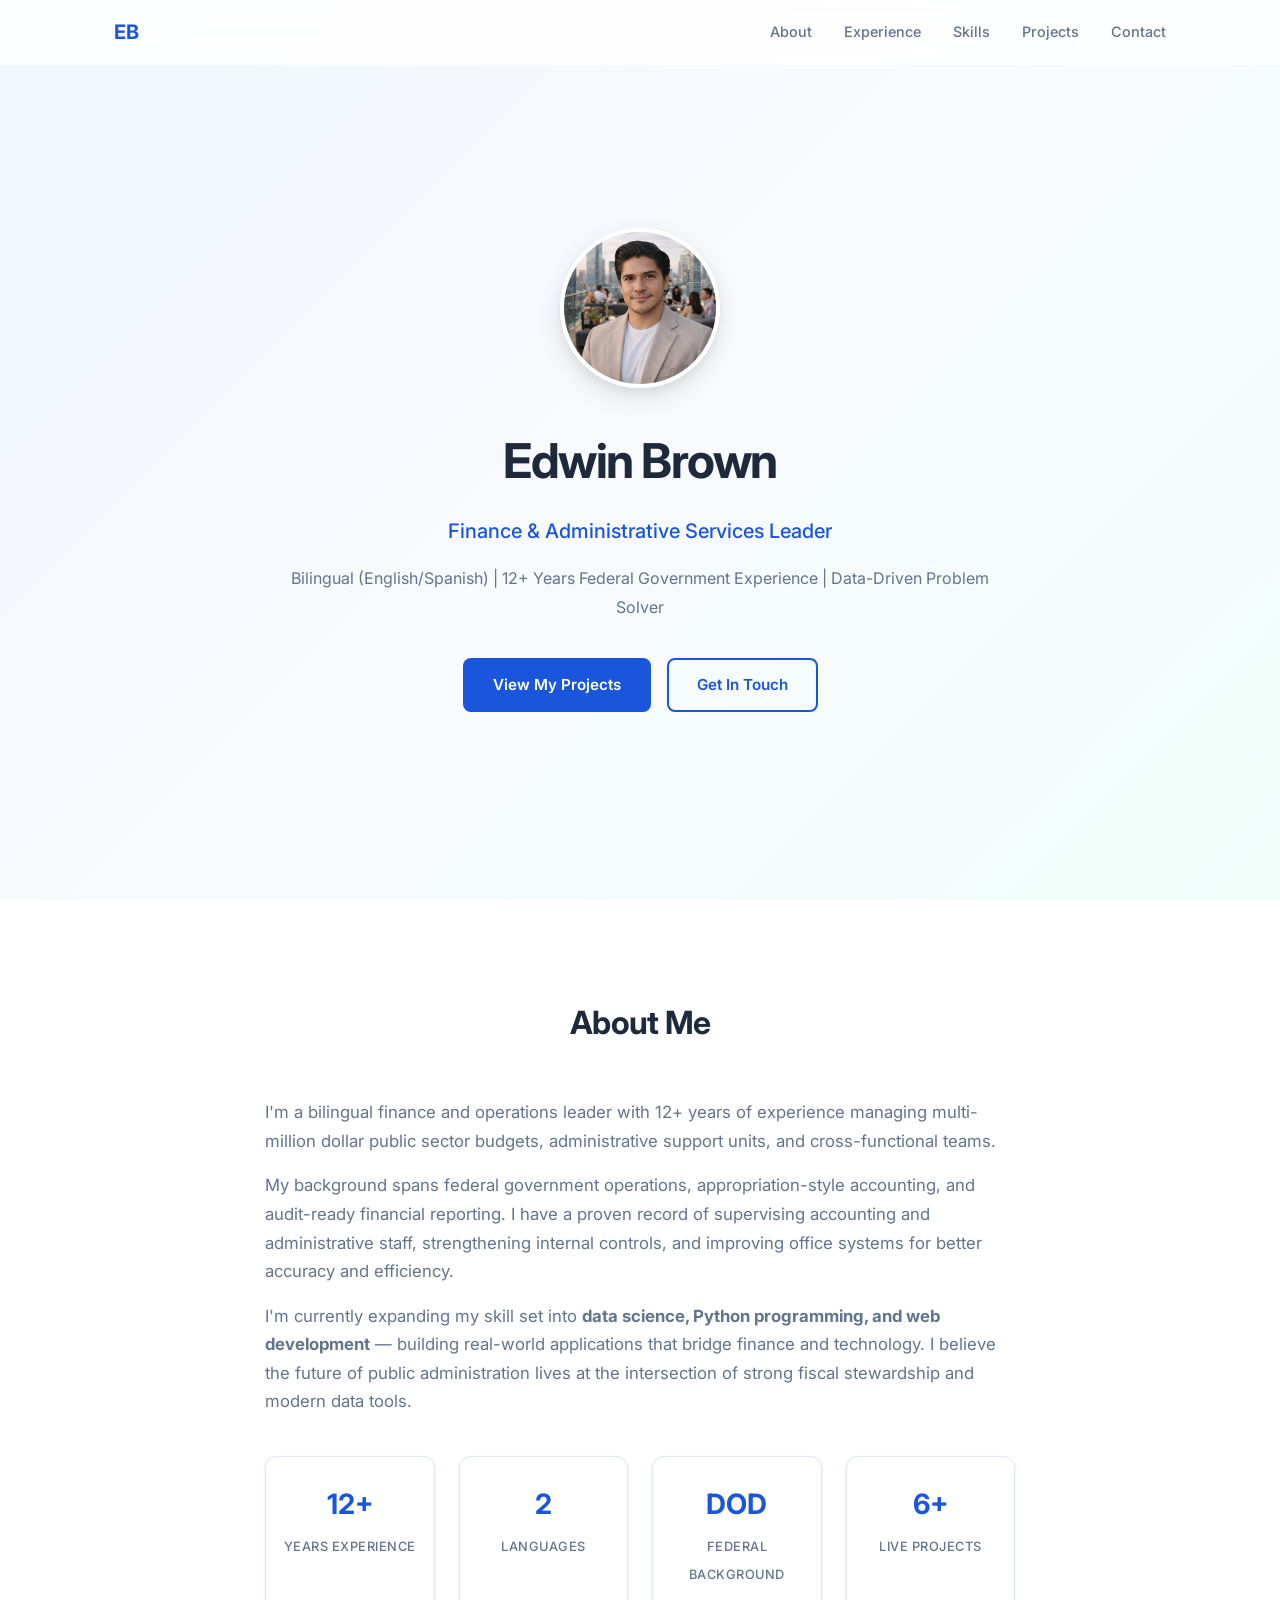
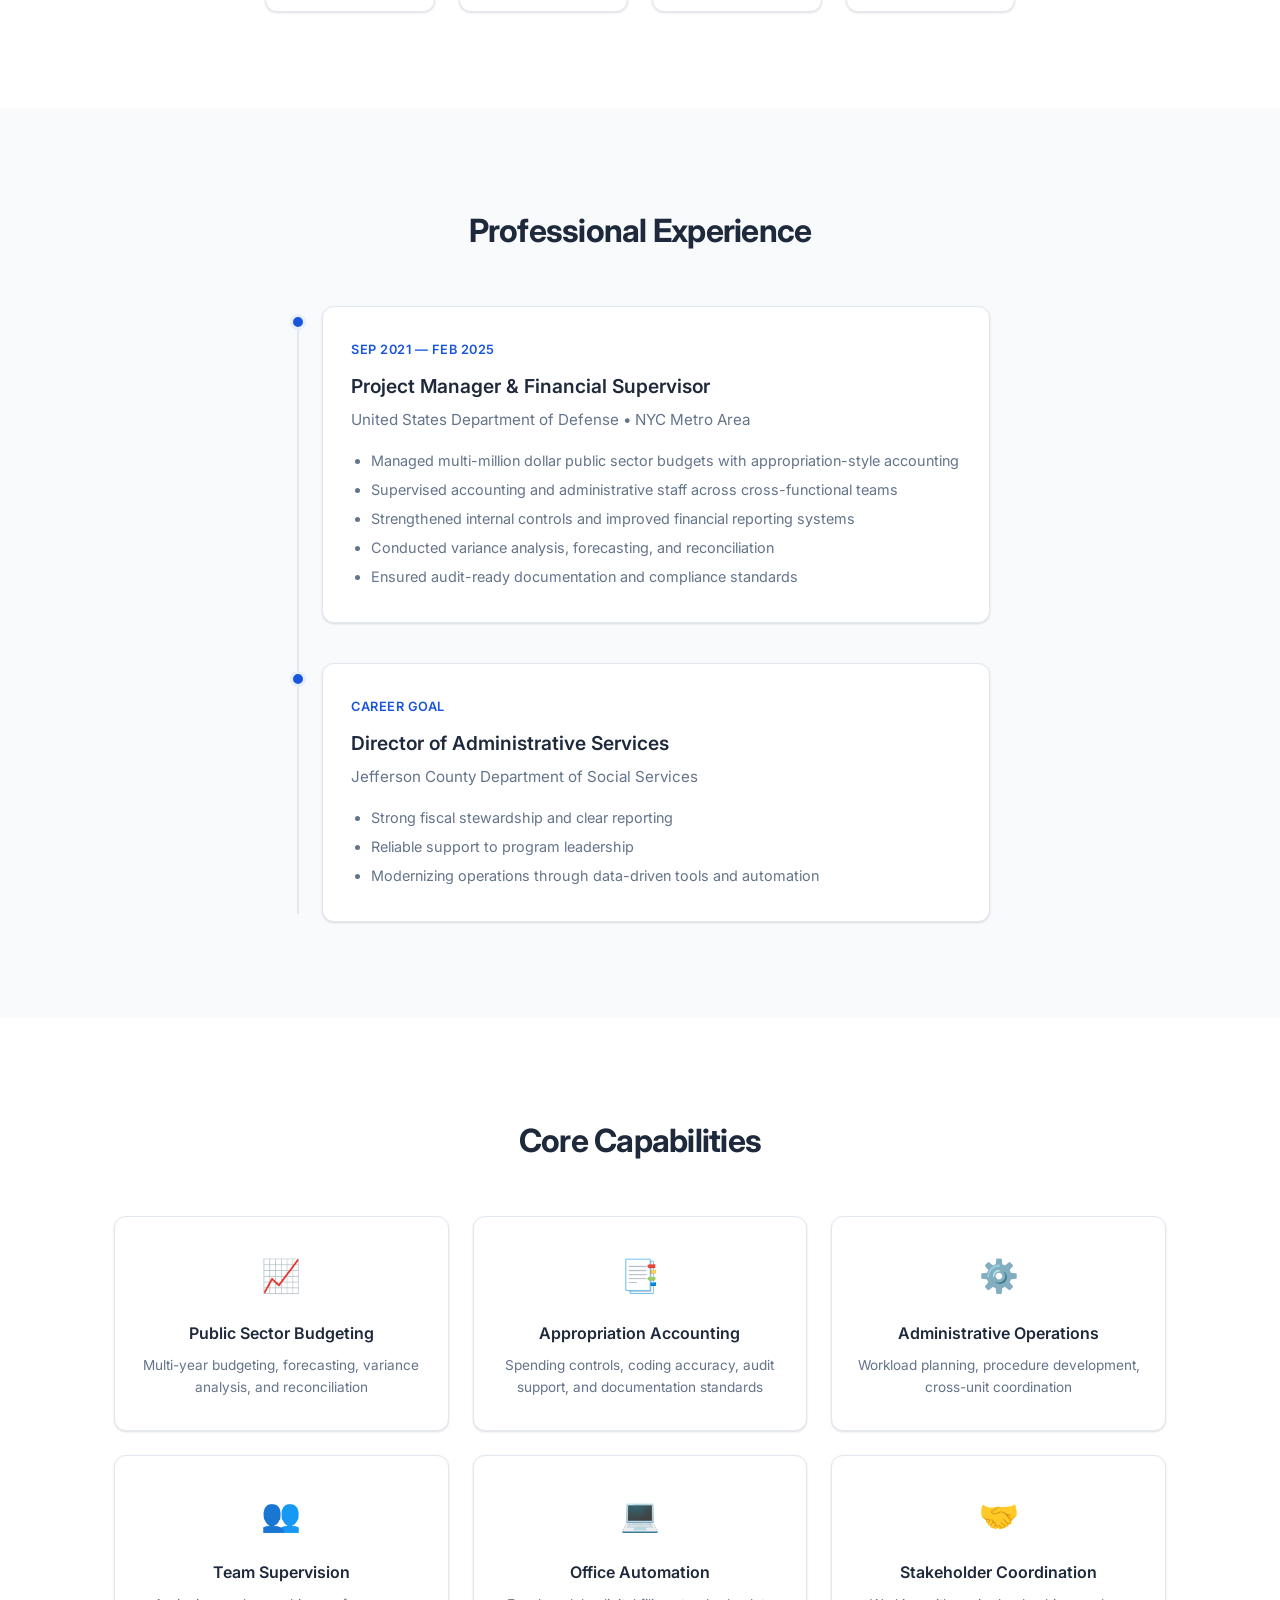
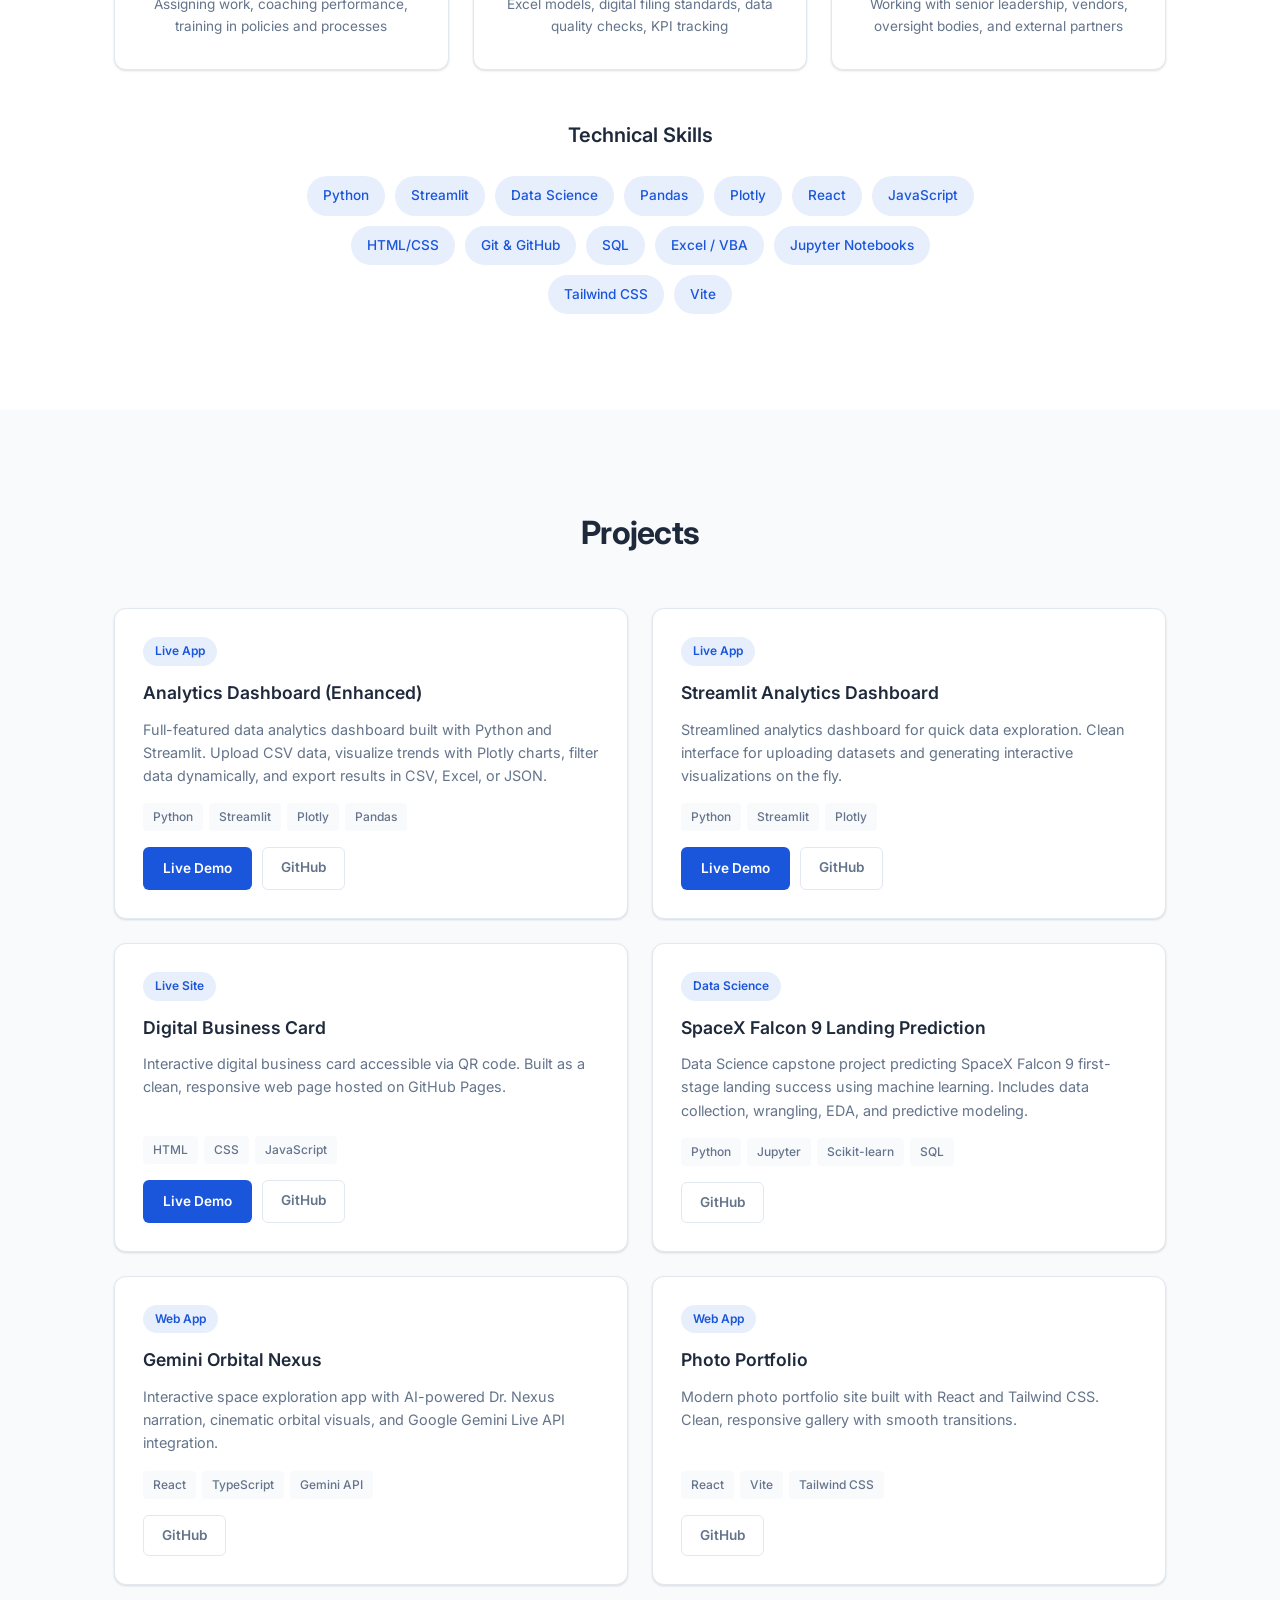
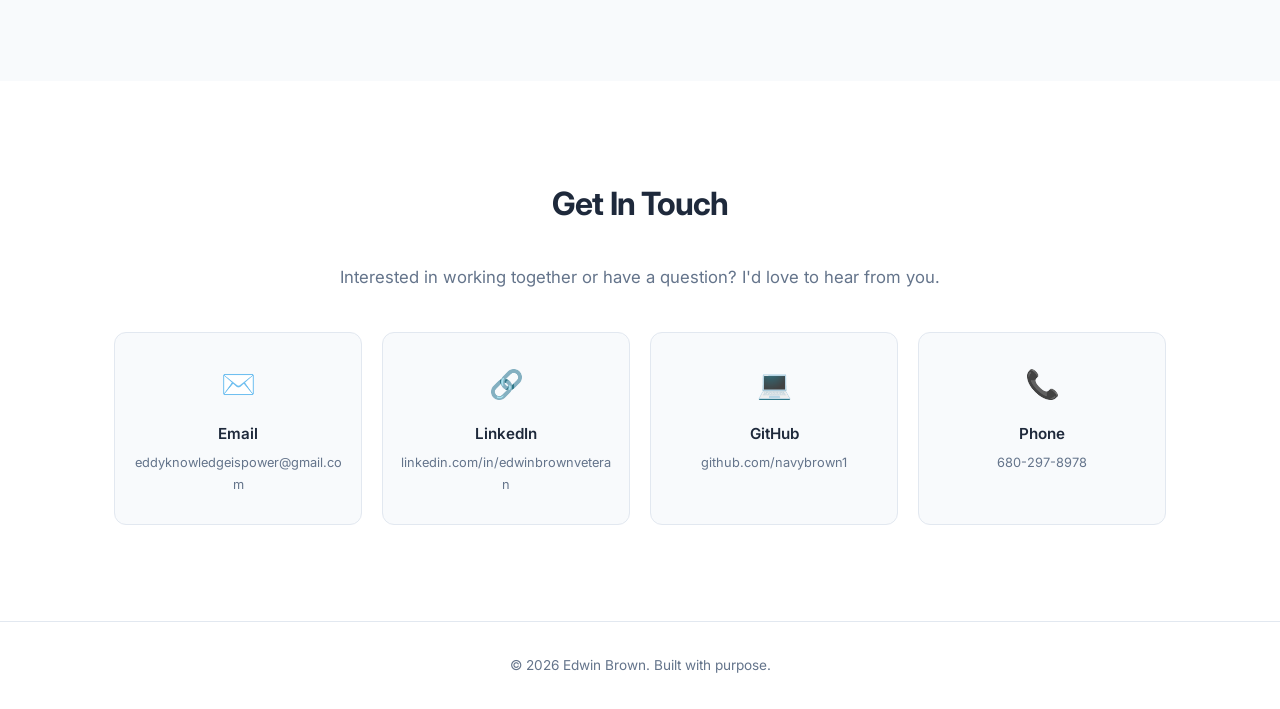
==== index.html @ 3da95698 "Professional portfolio site for Edwin Brown Co-authored-by: Cursor <cursoragent@cursor.com>" ====
<!DOCTYPE html>
<html lang="en">
<head>
  <meta charset="UTF-8">
  <meta name="viewport" content="width=device-width, initial-scale=1.0">
  <title>Edwin Brown | Finance &amp; Technology Leader</title>
  <link rel="preconnect" href="https://fonts.googleapis.com">
  <link href="https://fonts.googleapis.com/css2?family=Inter:wght@300;400;500;600;700&display=swap" rel="stylesheet">
  <link rel="stylesheet" href="style.css">
</head>
<body>

  <!-- Navigation -->
  <nav class="navbar" id="navbar">
    <div class="nav-container">
      <a href="#hero" class="nav-logo">EB</a>
      <button class="nav-toggle" id="navToggle" aria-label="Toggle menu">
        <span></span><span></span><span></span>
      </button>
      <ul class="nav-links" id="navLinks">
        <li><a href="#about">About</a></li>
        <li><a href="#experience">Experience</a></li>
        <li><a href="#skills">Skills</a></li>
        <li><a href="#projects">Projects</a></li>
        <li><a href="#contact">Contact</a></li>
      </ul>
    </div>
  </nav>

  <!-- Hero Section -->
  <section class="hero" id="hero">
    <div class="hero-content">
      <div class="hero-image">
        <img src="assets/headshot.png" alt="Edwin Brown">
      </div>
      <h1>Edwin Brown</h1>
      <p class="hero-title">Finance &amp; Administrative Services Leader</p>
      <p class="hero-subtitle">Bilingual (English/Spanish) | 12+ Years Federal Government Experience | Data-Driven Problem Solver</p>
      <div class="hero-buttons">
        <a href="#projects" class="btn btn-primary">View My Projects</a>
        <a href="#contact" class="btn btn-outline">Get In Touch</a>
      </div>
    </div>
  </section>

  <!-- About Section -->
  <section class="section" id="about">
    <div class="container">
      <h2 class="section-title">About Me</h2>
      <div class="about-content">
        <p>I'm a bilingual finance and operations leader with 12+ years of experience managing multi-million dollar public sector budgets, administrative support units, and cross-functional teams.</p>
        <p>My background spans federal government operations, appropriation-style accounting, and audit-ready financial reporting. I have a proven record of supervising accounting and administrative staff, strengthening internal controls, and improving office systems for better accuracy and efficiency.</p>
        <p>I'm currently expanding my skill set into <strong>data science, Python programming, and web development</strong> — building real-world applications that bridge finance and technology. I believe the future of public administration lives at the intersection of strong fiscal stewardship and modern data tools.</p>
        <div class="about-highlights">
          <div class="highlight">
            <span class="highlight-number">12+</span>
            <span class="highlight-label">Years Experience</span>
          </div>
          <div class="highlight">
            <span class="highlight-number">2</span>
            <span class="highlight-label">Languages</span>
          </div>
          <div class="highlight">
            <span class="highlight-number">DOD</span>
            <span class="highlight-label">Federal Background</span>
          </div>
          <div class="highlight">
            <span class="highlight-number">6+</span>
            <span class="highlight-label">Live Projects</span>
          </div>
        </div>
      </div>
    </div>
  </section>

  <!-- Experience Section -->
  <section class="section section-alt" id="experience">
    <div class="container">
      <h2 class="section-title">Professional Experience</h2>
      <div class="timeline">
        <div class="timeline-item">
          <div class="timeline-marker"></div>
          <div class="timeline-content">
            <span class="timeline-date">Sep 2021 &mdash; Feb 2025</span>
            <h3>Project Manager &amp; Financial Supervisor</h3>
            <p class="timeline-org">United States Department of Defense &bull; NYC Metro Area</p>
            <ul>
              <li>Managed multi-million dollar public sector budgets with appropriation-style accounting</li>
              <li>Supervised accounting and administrative staff across cross-functional teams</li>
              <li>Strengthened internal controls and improved financial reporting systems</li>
              <li>Conducted variance analysis, forecasting, and reconciliation</li>
              <li>Ensured audit-ready documentation and compliance standards</li>
            </ul>
          </div>
        </div>
        <div class="timeline-item">
          <div class="timeline-marker"></div>
          <div class="timeline-content">
            <span class="timeline-date">Career Goal</span>
            <h3>Director of Administrative Services</h3>
            <p class="timeline-org">Jefferson County Department of Social Services</p>
            <ul>
              <li>Strong fiscal stewardship and clear reporting</li>
              <li>Reliable support to program leadership</li>
              <li>Modernizing operations through data-driven tools and automation</li>
            </ul>
          </div>
        </div>
      </div>
    </div>
  </section>

  <!-- Skills Section -->
  <section class="section" id="skills">
    <div class="container">
      <h2 class="section-title">Core Capabilities</h2>
      <div class="skills-grid">
        <div class="skill-card">
          <div class="skill-icon">&#128200;</div>
          <h3>Public Sector Budgeting</h3>
          <p>Multi-year budgeting, forecasting, variance analysis, and reconciliation</p>
        </div>
        <div class="skill-card">
          <div class="skill-icon">&#128209;</div>
          <h3>Appropriation Accounting</h3>
          <p>Spending controls, coding accuracy, audit support, and documentation standards</p>
        </div>
        <div class="skill-card">
          <div class="skill-icon">&#9881;&#65039;</div>
          <h3>Administrative Operations</h3>
          <p>Workload planning, procedure development, cross-unit coordination</p>
        </div>
        <div class="skill-card">
          <div class="skill-icon">&#128101;</div>
          <h3>Team Supervision</h3>
          <p>Assigning work, coaching performance, training in policies and processes</p>
        </div>
        <div class="skill-card">
          <div class="skill-icon">&#128187;</div>
          <h3>Office Automation</h3>
          <p>Excel models, digital filing standards, data quality checks, KPI tracking</p>
        </div>
        <div class="skill-card">
          <div class="skill-icon">&#129309;</div>
          <h3>Stakeholder Coordination</h3>
          <p>Working with senior leadership, vendors, oversight bodies, and external partners</p>
        </div>
      </div>

      <h3 class="subsection-title">Technical Skills</h3>
      <div class="tech-tags">
        <span class="tag">Python</span>
        <span class="tag">Streamlit</span>
        <span class="tag">Data Science</span>
        <span class="tag">Pandas</span>
        <span class="tag">Plotly</span>
        <span class="tag">React</span>
        <span class="tag">JavaScript</span>
        <span class="tag">HTML/CSS</span>
        <span class="tag">Git &amp; GitHub</span>
        <span class="tag">SQL</span>
        <span class="tag">Excel / VBA</span>
        <span class="tag">Jupyter Notebooks</span>
        <span class="tag">Tailwind CSS</span>
        <span class="tag">Vite</span>
      </div>
    </div>
  </section>

  <!-- Projects Section -->
  <section class="section section-alt" id="projects">
    <div class="container">
      <h2 class="section-title">Projects</h2>
      <div class="projects-grid">

        <div class="project-card">
          <div class="project-badge">Live App</div>
          <h3>Analytics Dashboard (Enhanced)</h3>
          <p>Full-featured data analytics dashboard built with Python and Streamlit. Upload CSV data, visualize trends with Plotly charts, filter data dynamically, and export results in CSV, Excel, or JSON.</p>
          <div class="project-tech">
            <span>Python</span><span>Streamlit</span><span>Plotly</span><span>Pandas</span>
          </div>
          <div class="project-links">
            <a href="https://analytics-dashboard-wdsm85fxqb6yf3dgjgyxre.streamlit.app/" target="_blank" class="btn btn-sm">Live Demo</a>
            <a href="https://github.com/navybrown1/analytics-dashboard" target="_blank" class="btn btn-sm btn-ghost">GitHub</a>
          </div>
        </div>

        <div class="project-card">
          <div class="project-badge">Live App</div>
          <h3>Streamlit Analytics Dashboard</h3>
          <p>Streamlined analytics dashboard for quick data exploration. Clean interface for uploading datasets and generating interactive visualizations on the fly.</p>
          <div class="project-tech">
            <span>Python</span><span>Streamlit</span><span>Plotly</span>
          </div>
          <div class="project-links">
            <a href="https://app-analytics-dashboard-bk9byiwxmuvgemwedifjn7.streamlit.app/" target="_blank" class="btn btn-sm">Live Demo</a>
            <a href="https://github.com/navybrown1/streamlit-analytics-dashboard" target="_blank" class="btn btn-sm btn-ghost">GitHub</a>
          </div>
        </div>

        <div class="project-card">
          <div class="project-badge">Live Site</div>
          <h3>Digital Business Card</h3>
          <p>Interactive digital business card accessible via QR code. Built as a clean, responsive web page hosted on GitHub Pages.</p>
          <div class="project-tech">
            <span>HTML</span><span>CSS</span><span>JavaScript</span>
          </div>
          <div class="project-links">
            <a href="https://navybrown1.github.io/edwin-card/" target="_blank" class="btn btn-sm">Live Demo</a>
            <a href="https://github.com/navybrown1/edwin-card" target="_blank" class="btn btn-sm btn-ghost">GitHub</a>
          </div>
        </div>

        <div class="project-card">
          <div class="project-badge">Data Science</div>
          <h3>SpaceX Falcon 9 Landing Prediction</h3>
          <p>Data Science capstone project predicting SpaceX Falcon 9 first-stage landing success using machine learning. Includes data collection, wrangling, EDA, and predictive modeling.</p>
          <div class="project-tech">
            <span>Python</span><span>Jupyter</span><span>Scikit-learn</span><span>SQL</span>
          </div>
          <div class="project-links">
            <a href="https://github.com/navybrown1/spacex-data-science-capstone" target="_blank" class="btn btn-sm btn-ghost">GitHub</a>
          </div>
        </div>

        <div class="project-card">
          <div class="project-badge">Web App</div>
          <h3>Gemini Orbital Nexus</h3>
          <p>Interactive space exploration app with AI-powered Dr. Nexus narration, cinematic orbital visuals, and Google Gemini Live API integration.</p>
          <div class="project-tech">
            <span>React</span><span>TypeScript</span><span>Gemini API</span>
          </div>
          <div class="project-links">
            <a href="https://github.com/navybrown1/gemini-orbital-nexus" target="_blank" class="btn btn-sm btn-ghost">GitHub</a>
          </div>
        </div>

        <div class="project-card">
          <div class="project-badge">Web App</div>
          <h3>Photo Portfolio</h3>
          <p>Modern photo portfolio site built with React and Tailwind CSS. Clean, responsive gallery with smooth transitions.</p>
          <div class="project-tech">
            <span>React</span><span>Vite</span><span>Tailwind CSS</span>
          </div>
          <div class="project-links">
            <a href="https://github.com/navybrown1/photo-portfolio" target="_blank" class="btn btn-sm btn-ghost">GitHub</a>
          </div>
        </div>

      </div>
    </div>
  </section>

  <!-- Contact Section -->
  <section class="section" id="contact">
    <div class="container">
      <h2 class="section-title">Get In Touch</h2>
      <p class="contact-intro">Interested in working together or have a question? I'd love to hear from you.</p>
      <div class="contact-grid">
        <a href="mailto:eddyknowledgeispower@gmail.com" class="contact-card">
          <div class="contact-icon">&#9993;&#65039;</div>
          <h3>Email</h3>
          <p>eddyknowledgeispower@gmail.com</p>
        </a>
        <a href="https://www.linkedin.com/in/edwinbrownveteran" target="_blank" class="contact-card">
          <div class="contact-icon">&#128279;</div>
          <h3>LinkedIn</h3>
          <p>linkedin.com/in/edwinbrownveteran</p>
        </a>
        <a href="https://github.com/navybrown1" target="_blank" class="contact-card">
          <div class="contact-icon">&#128187;</div>
          <h3>GitHub</h3>
          <p>github.com/navybrown1</p>
        </a>
        <a href="tel:680-297-8978" class="contact-card">
          <div class="contact-icon">&#128222;</div>
          <h3>Phone</h3>
          <p>680-297-8978</p>
        </a>
      </div>
    </div>
  </section>

  <!-- Footer -->
  <footer class="footer">
    <div class="container">
      <p>&copy; 2026 Edwin Brown. Built with purpose.</p>
    </div>
  </footer>

  <script>
    // Navbar scroll effect
    window.addEventListener('scroll', () => {
      const navbar = document.getElementById('navbar');
      navbar.classList.toggle('scrolled', window.scrollY > 50);
    });

    // Mobile menu toggle
    document.getElementById('navToggle').addEventListener('click', () => {
      document.getElementById('navLinks').classList.toggle('active');
      document.getElementById('navToggle').classList.toggle('active');
    });

    // Close mobile menu on link click
    document.querySelectorAll('.nav-links a').forEach(link => {
      link.addEventListener('click', () => {
        document.getElementById('navLinks').classList.remove('active');
        document.getElementById('navToggle').classList.remove('active');
      });
    });

    // Smooth scroll
    document.querySelectorAll('a[href^="#"]').forEach(anchor => {
      anchor.addEventListener('click', function (e) {
        e.preventDefault();
        const target = document.querySelector(this.getAttribute('href'));
        if (target) {
          target.scrollIntoView({ behavior: 'smooth', block: 'start' });
        }
      });
    });

    // Animate on scroll
    const observer = new IntersectionObserver((entries) => {
      entries.forEach(entry => {
        if (entry.isIntersecting) {
          entry.target.classList.add('visible');
        }
      });
    }, { threshold: 0.1 });

    document.querySelectorAll('.skill-card, .project-card, .timeline-item, .contact-card, .highlight').forEach(el => {
      el.classList.add('animate');
      observer.observe(el);
    });
  </script>

</body>
</html>
---- style.css ----
/* ===== RESET & BASE ===== */
*, *::before, *::after {
  margin: 0;
  padding: 0;
  box-sizing: border-box;
}

:root {
  --primary: #1a56db;
  --primary-dark: #1442a8;
  --primary-light: #e8effc;
  --accent: #0f766e;
  --text: #1e293b;
  --text-light: #64748b;
  --bg: #ffffff;
  --bg-alt: #f8fafc;
  --border: #e2e8f0;
  --shadow: 0 1px 3px rgba(0,0,0,0.08), 0 1px 2px rgba(0,0,0,0.06);
  --shadow-md: 0 4px 6px rgba(0,0,0,0.07), 0 2px 4px rgba(0,0,0,0.06);
  --shadow-lg: 0 10px 25px rgba(0,0,0,0.1), 0 4px 10px rgba(0,0,0,0.05);
  --radius: 12px;
  --transition: 0.3s ease;
}

html {
  scroll-behavior: smooth;
  scroll-padding-top: 80px;
}

body {
  font-family: 'Inter', -apple-system, BlinkMacSystemFont, sans-serif;
  color: var(--text);
  background: var(--bg);
  line-height: 1.7;
  -webkit-font-smoothing: antialiased;
}

.container {
  max-width: 1100px;
  margin: 0 auto;
  padding: 0 24px;
}

/* ===== NAVBAR ===== */
.navbar {
  position: fixed;
  top: 0;
  left: 0;
  right: 0;
  z-index: 1000;
  background: rgba(255,255,255,0.85);
  backdrop-filter: blur(12px);
  -webkit-backdrop-filter: blur(12px);
  border-bottom: 1px solid transparent;
  transition: var(--transition);
}

.navbar.scrolled {
  border-bottom-color: var(--border);
  box-shadow: var(--shadow);
}

.nav-container {
  max-width: 1100px;
  margin: 0 auto;
  padding: 0 24px;
  display: flex;
  align-items: center;
  justify-content: space-between;
  height: 64px;
}

.nav-logo {
  font-size: 1.25rem;
  font-weight: 700;
  color: var(--primary);
  text-decoration: none;
  letter-spacing: -0.5px;
}

.nav-links {
  display: flex;
  list-style: none;
  gap: 32px;
}

.nav-links a {
  text-decoration: none;
  color: var(--text-light);
  font-size: 0.9rem;
  font-weight: 500;
  transition: color var(--transition);
}

.nav-links a:hover {
  color: var(--primary);
}

.nav-toggle {
  display: none;
  flex-direction: column;
  gap: 5px;
  background: none;
  border: none;
  cursor: pointer;
  padding: 4px;
}

.nav-toggle span {
  width: 24px;
  height: 2px;
  background: var(--text);
  border-radius: 2px;
  transition: var(--transition);
}

.nav-toggle.active span:nth-child(1) {
  transform: rotate(45deg) translate(5px, 5px);
}

.nav-toggle.active span:nth-child(2) {
  opacity: 0;
}

.nav-toggle.active span:nth-child(3) {
  transform: rotate(-45deg) translate(5px, -5px);
}

/* ===== HERO ===== */
.hero {
  min-height: 100vh;
  display: flex;
  align-items: center;
  justify-content: center;
  text-align: center;
  padding: 120px 24px 80px;
  background: linear-gradient(135deg, #f0f5ff 0%, #f8fafc 50%, #f0fdf9 100%);
}

.hero-content {
  max-width: 700px;
}

.hero-image {
  width: 160px;
  height: 160px;
  margin: 0 auto 32px;
  border-radius: 50%;
  overflow: hidden;
  border: 4px solid white;
  box-shadow: var(--shadow-lg);
}

.hero-image img {
  width: 100%;
  height: 100%;
  object-fit: cover;
}

.hero h1 {
  font-size: 3rem;
  font-weight: 700;
  letter-spacing: -1.5px;
  color: var(--text);
  margin-bottom: 12px;
}

.hero-title {
  font-size: 1.25rem;
  font-weight: 500;
  color: var(--primary);
  margin-bottom: 16px;
}

.hero-subtitle {
  font-size: 1rem;
  color: var(--text-light);
  margin-bottom: 36px;
  line-height: 1.8;
}

.hero-buttons {
  display: flex;
  gap: 16px;
  justify-content: center;
  flex-wrap: wrap;
}

/* ===== BUTTONS ===== */
.btn {
  display: inline-block;
  padding: 12px 28px;
  border-radius: 8px;
  text-decoration: none;
  font-weight: 600;
  font-size: 0.95rem;
  transition: all var(--transition);
  cursor: pointer;
  border: 2px solid transparent;
}

.btn-primary {
  background: var(--primary);
  color: white;
}

.btn-primary:hover {
  background: var(--primary-dark);
  transform: translateY(-1px);
  box-shadow: var(--shadow-md);
}

.btn-outline {
  border-color: var(--primary);
  color: var(--primary);
  background: transparent;
}

.btn-outline:hover {
  background: var(--primary);
  color: white;
  transform: translateY(-1px);
}

.btn-sm {
  padding: 8px 18px;
  font-size: 0.85rem;
  border-radius: 6px;
  background: var(--primary);
  color: white;
}

.btn-sm:hover {
  background: var(--primary-dark);
  transform: translateY(-1px);
}

.btn-ghost {
  background: transparent;
  color: var(--text-light);
  border: 1px solid var(--border);
}

.btn-ghost:hover {
  border-color: var(--primary);
  color: var(--primary);
  background: var(--primary-light);
}

/* ===== SECTIONS ===== */
.section {
  padding: 96px 0;
}

.section-alt {
  background: var(--bg-alt);
}

.section-title {
  font-size: 2rem;
  font-weight: 700;
  letter-spacing: -0.75px;
  text-align: center;
  margin-bottom: 48px;
  color: var(--text);
}

.subsection-title {
  font-size: 1.25rem;
  font-weight: 600;
  text-align: center;
  margin-top: 48px;
  margin-bottom: 24px;
  color: var(--text);
}

/* ===== ABOUT ===== */
.about-content {
  max-width: 750px;
  margin: 0 auto;
}

.about-content p {
  font-size: 1.05rem;
  color: var(--text-light);
  margin-bottom: 16px;
}

.about-highlights {
  display: grid;
  grid-template-columns: repeat(4, 1fr);
  gap: 24px;
  margin-top: 40px;
}

.highlight {
  text-align: center;
  padding: 24px 16px;
  background: white;
  border-radius: var(--radius);
  box-shadow: var(--shadow);
  border: 1px solid var(--border);
}

.highlight-number {
  display: block;
  font-size: 1.75rem;
  font-weight: 700;
  color: var(--primary);
  margin-bottom: 4px;
}

.highlight-label {
  font-size: 0.8rem;
  color: var(--text-light);
  font-weight: 500;
  text-transform: uppercase;
  letter-spacing: 0.5px;
}

/* ===== TIMELINE ===== */
.timeline {
  max-width: 700px;
  margin: 0 auto;
  position: relative;
  padding-left: 32px;
}

.timeline::before {
  content: '';
  position: absolute;
  left: 7px;
  top: 8px;
  bottom: 8px;
  width: 2px;
  background: var(--border);
}

.timeline-item {
  position: relative;
  margin-bottom: 40px;
}

.timeline-item:last-child {
  margin-bottom: 0;
}

.timeline-marker {
  position: absolute;
  left: -32px;
  top: 8px;
  width: 16px;
  height: 16px;
  border-radius: 50%;
  background: var(--primary);
  border: 3px solid var(--primary-light);
}

.timeline-content {
  background: white;
  padding: 28px;
  border-radius: var(--radius);
  box-shadow: var(--shadow);
  border: 1px solid var(--border);
}

.timeline-date {
  font-size: 0.8rem;
  font-weight: 600;
  color: var(--primary);
  text-transform: uppercase;
  letter-spacing: 0.5px;
}

.timeline-content h3 {
  font-size: 1.2rem;
  font-weight: 600;
  margin: 8px 0 4px;
  color: var(--text);
}

.timeline-org {
  font-size: 0.95rem;
  color: var(--text-light);
  margin-bottom: 16px;
}

.timeline-content ul {
  padding-left: 20px;
}

.timeline-content li {
  font-size: 0.9rem;
  color: var(--text-light);
  margin-bottom: 6px;
  line-height: 1.6;
}

/* ===== SKILLS ===== */
.skills-grid {
  display: grid;
  grid-template-columns: repeat(3, 1fr);
  gap: 24px;
}

.skill-card {
  background: white;
  padding: 32px 24px;
  border-radius: var(--radius);
  box-shadow: var(--shadow);
  border: 1px solid var(--border);
  text-align: center;
  transition: all var(--transition);
}

.skill-card:hover {
  transform: translateY(-4px);
  box-shadow: var(--shadow-lg);
  border-color: var(--primary-light);
}

.skill-icon {
  font-size: 2rem;
  margin-bottom: 16px;
}

.skill-card h3 {
  font-size: 1rem;
  font-weight: 600;
  margin-bottom: 8px;
  color: var(--text);
}

.skill-card p {
  font-size: 0.85rem;
  color: var(--text-light);
  line-height: 1.6;
}

.tech-tags {
  display: flex;
  flex-wrap: wrap;
  gap: 10px;
  justify-content: center;
  max-width: 700px;
  margin: 0 auto;
}

.tag {
  padding: 8px 16px;
  background: var(--primary-light);
  color: var(--primary);
  border-radius: 20px;
  font-size: 0.85rem;
  font-weight: 500;
}

/* ===== PROJECTS ===== */
.projects-grid {
  display: grid;
  grid-template-columns: repeat(2, 1fr);
  gap: 24px;
}

.project-card {
  background: white;
  padding: 28px;
  border-radius: var(--radius);
  box-shadow: var(--shadow);
  border: 1px solid var(--border);
  transition: all var(--transition);
  display: flex;
  flex-direction: column;
}

.project-card:hover {
  transform: translateY(-4px);
  box-shadow: var(--shadow-lg);
}

.project-badge {
  display: inline-block;
  padding: 4px 12px;
  background: var(--primary-light);
  color: var(--primary);
  border-radius: 20px;
  font-size: 0.75rem;
  font-weight: 600;
  margin-bottom: 12px;
  width: fit-content;
}

.project-card h3 {
  font-size: 1.1rem;
  font-weight: 600;
  margin-bottom: 10px;
  color: var(--text);
}

.project-card > p {
  font-size: 0.9rem;
  color: var(--text-light);
  line-height: 1.6;
  flex: 1;
}

.project-tech {
  display: flex;
  flex-wrap: wrap;
  gap: 6px;
  margin: 16px 0;
}

.project-tech span {
  padding: 4px 10px;
  background: var(--bg-alt);
  color: var(--text-light);
  border-radius: 4px;
  font-size: 0.75rem;
  font-weight: 500;
}

.project-links {
  display: flex;
  gap: 10px;
}

/* ===== CONTACT ===== */
.contact-intro {
  text-align: center;
  color: var(--text-light);
  font-size: 1.05rem;
  margin-bottom: 40px;
  margin-top: -16px;
}

.contact-grid {
  display: grid;
  grid-template-columns: repeat(4, 1fr);
  gap: 20px;
}

.contact-card {
  text-align: center;
  padding: 28px 16px;
  background: var(--bg-alt);
  border-radius: var(--radius);
  border: 1px solid var(--border);
  text-decoration: none;
  color: var(--text);
  transition: all var(--transition);
}

.contact-card:hover {
  transform: translateY(-4px);
  box-shadow: var(--shadow-md);
  border-color: var(--primary-light);
}

.contact-icon {
  font-size: 1.75rem;
  margin-bottom: 12px;
}

.contact-card h3 {
  font-size: 0.95rem;
  font-weight: 600;
  margin-bottom: 6px;
}

.contact-card p {
  font-size: 0.8rem;
  color: var(--text-light);
  word-break: break-word;
}

/* ===== FOOTER ===== */
.footer {
  padding: 32px 0;
  text-align: center;
  border-top: 1px solid var(--border);
}

.footer p {
  font-size: 0.85rem;
  color: var(--text-light);
}

/* ===== ANIMATIONS ===== */
.animate {
  opacity: 0;
  transform: translateY(24px);
  transition: opacity 0.6s ease, transform 0.6s ease;
}

.animate.visible {
  opacity: 1;
  transform: translateY(0);
}

/* ===== RESPONSIVE ===== */
@media (max-width: 768px) {
  .nav-toggle {
    display: flex;
  }

  .nav-links {
    position: fixed;
    top: 64px;
    left: 0;
    right: 0;
    background: rgba(255,255,255,0.98);
    backdrop-filter: blur(12px);
    flex-direction: column;
    align-items: center;
    padding: 32px 0;
    gap: 24px;
    border-bottom: 1px solid var(--border);
    transform: translateY(-120%);
    transition: transform 0.35s ease;
  }

  .nav-links.active {
    transform: translateY(0);
  }

  .hero h1 {
    font-size: 2.25rem;
  }

  .hero-title {
    font-size: 1.1rem;
  }

  .about-highlights {
    grid-template-columns: repeat(2, 1fr);
  }

  .skills-grid {
    grid-template-columns: 1fr;
  }

  .projects-grid {
    grid-template-columns: 1fr;
  }

  .contact-grid {
    grid-template-columns: repeat(2, 1fr);
  }

  .section {
    padding: 64px 0;
  }
}

@media (max-width: 480px) {
  .about-highlights {
    grid-template-columns: 1fr 1fr;
  }

  .contact-grid {
    grid-template-columns: 1fr;
  }

  .hero-image {
    width: 130px;
    height: 130px;
  }

  .hero h1 {
    font-size: 1.9rem;
  }
}
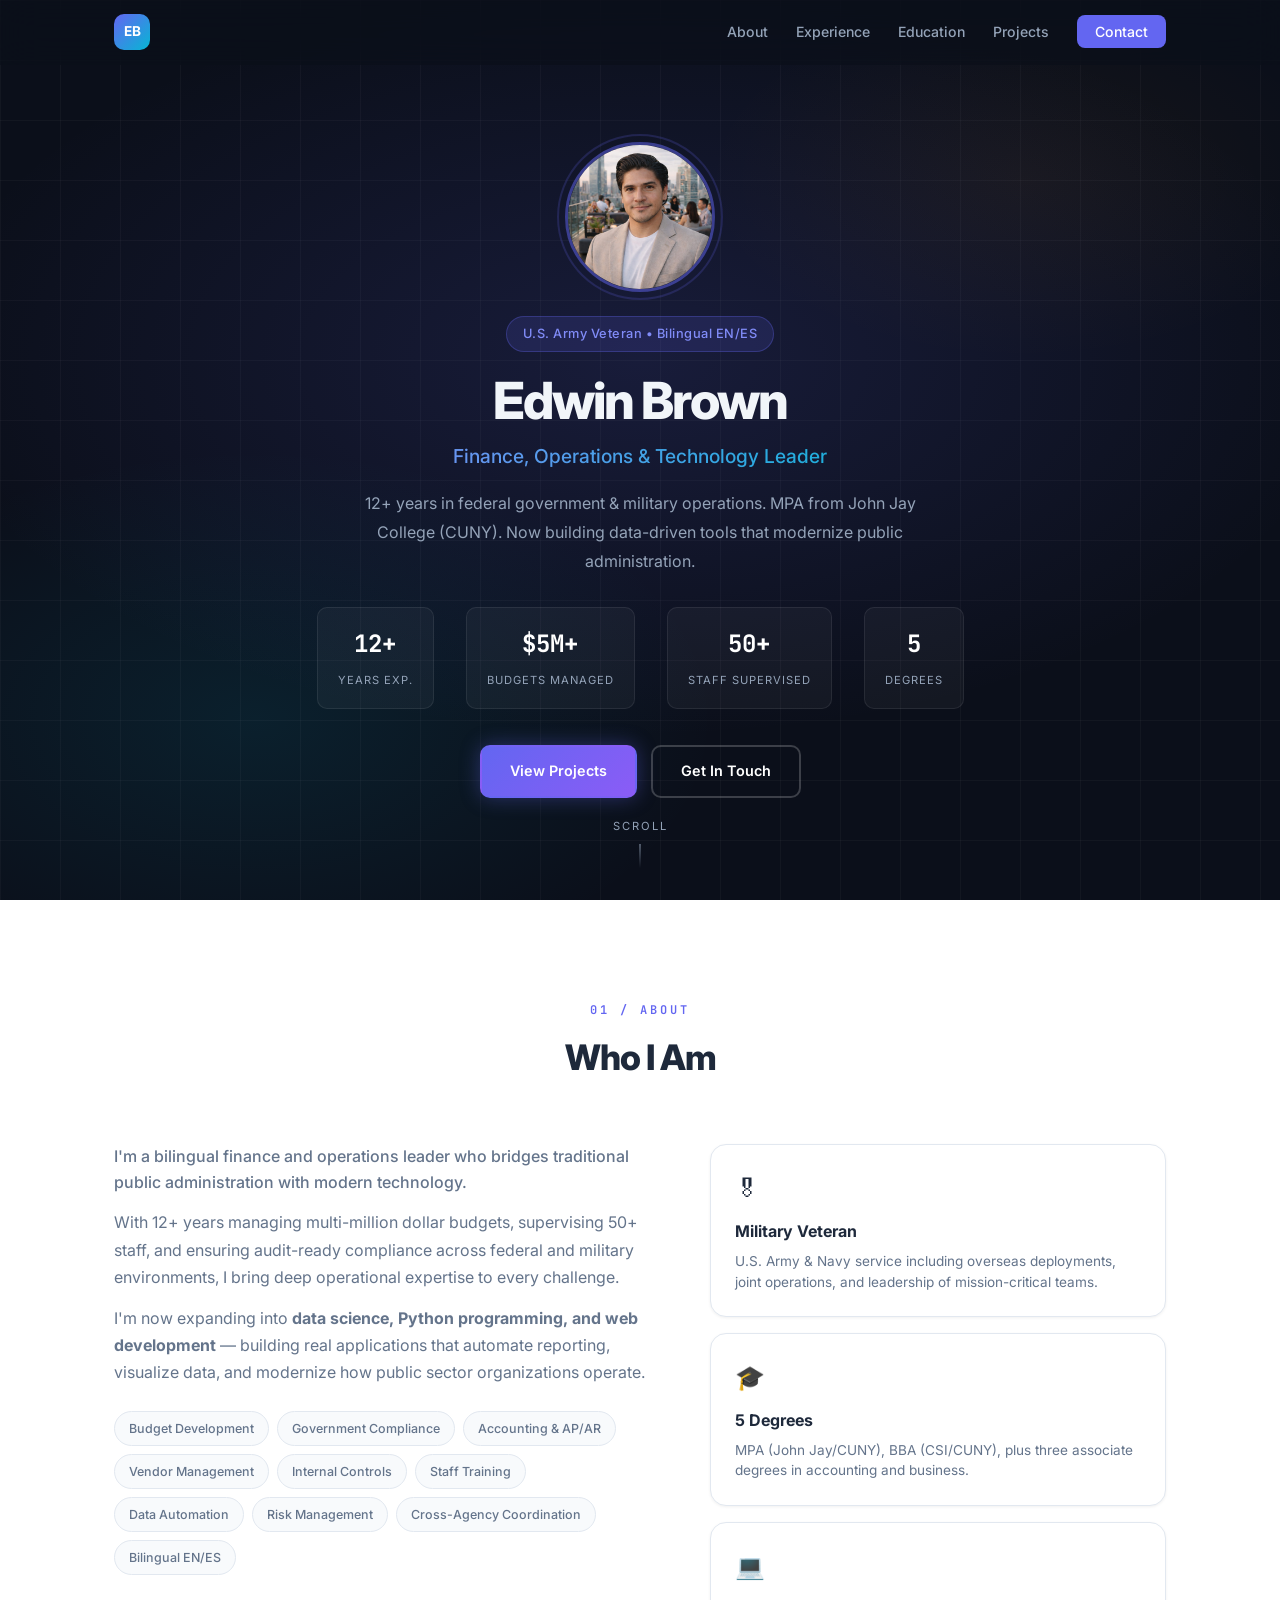
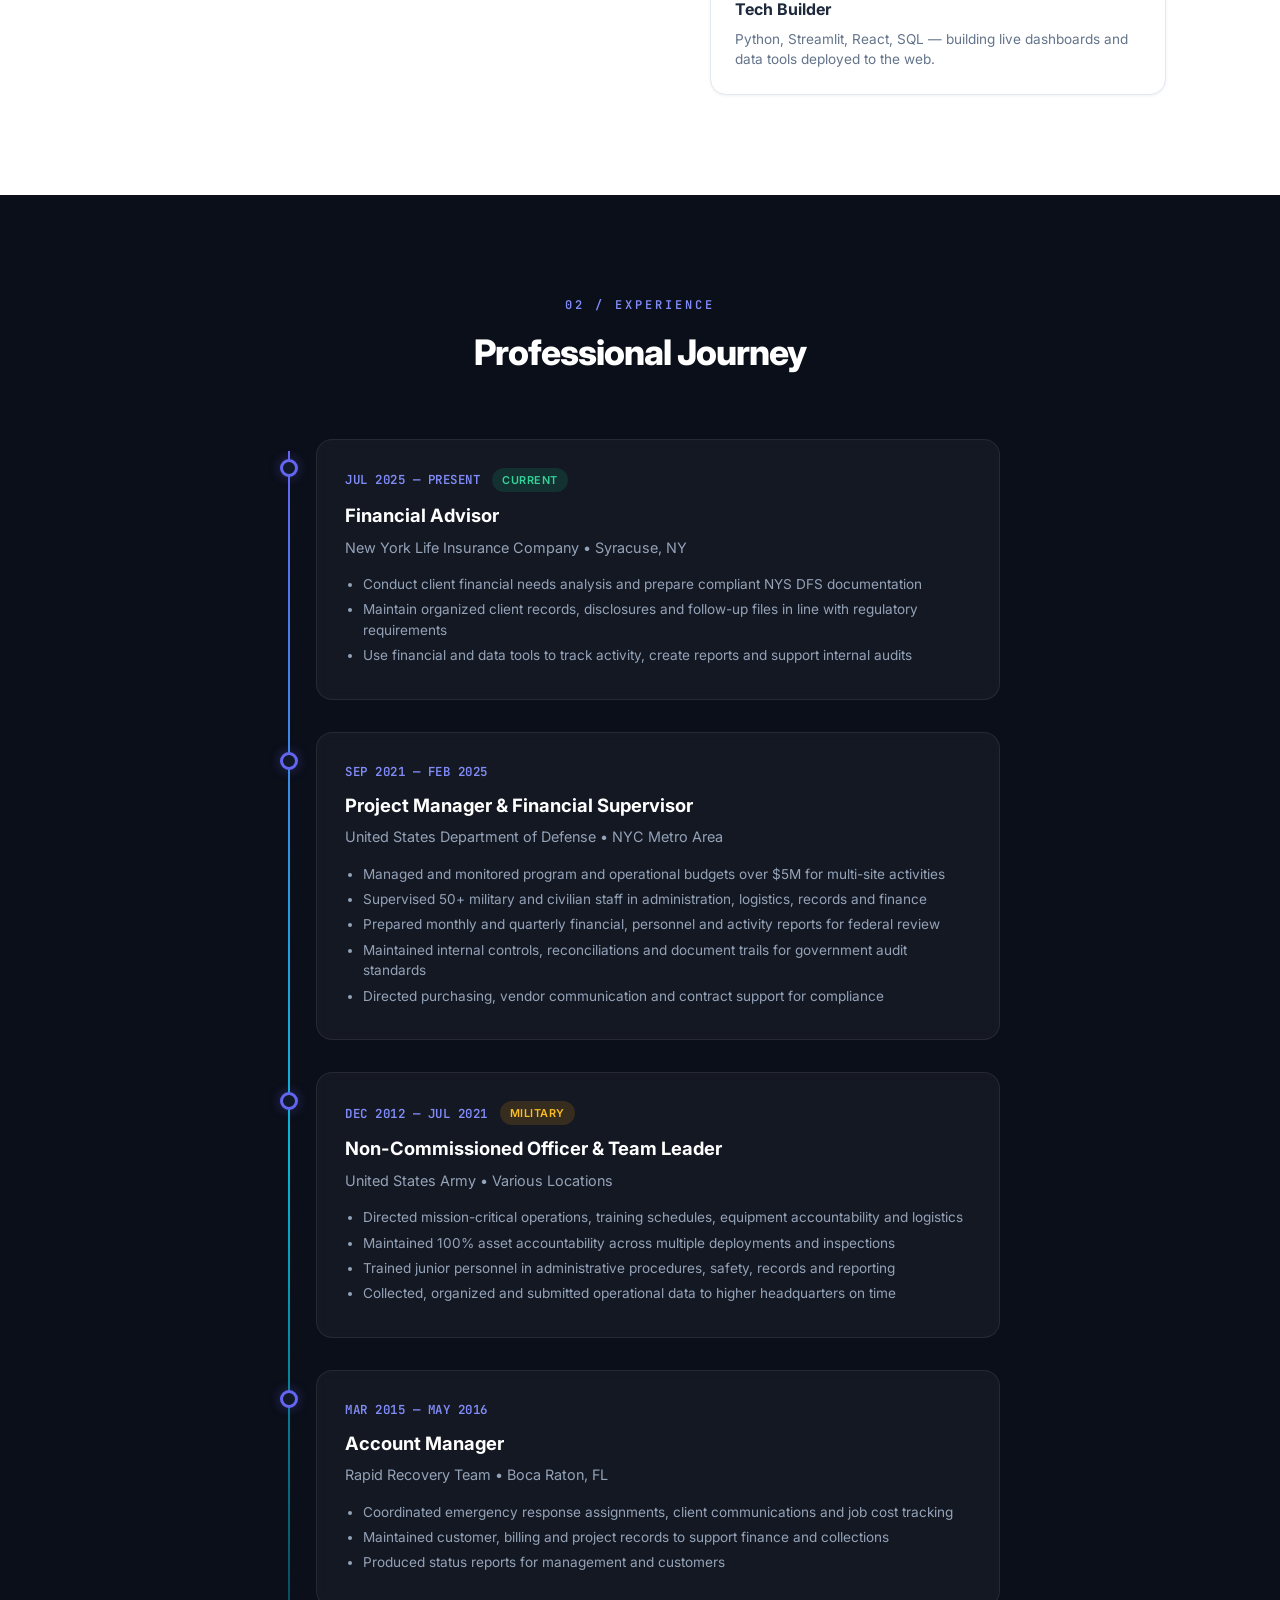
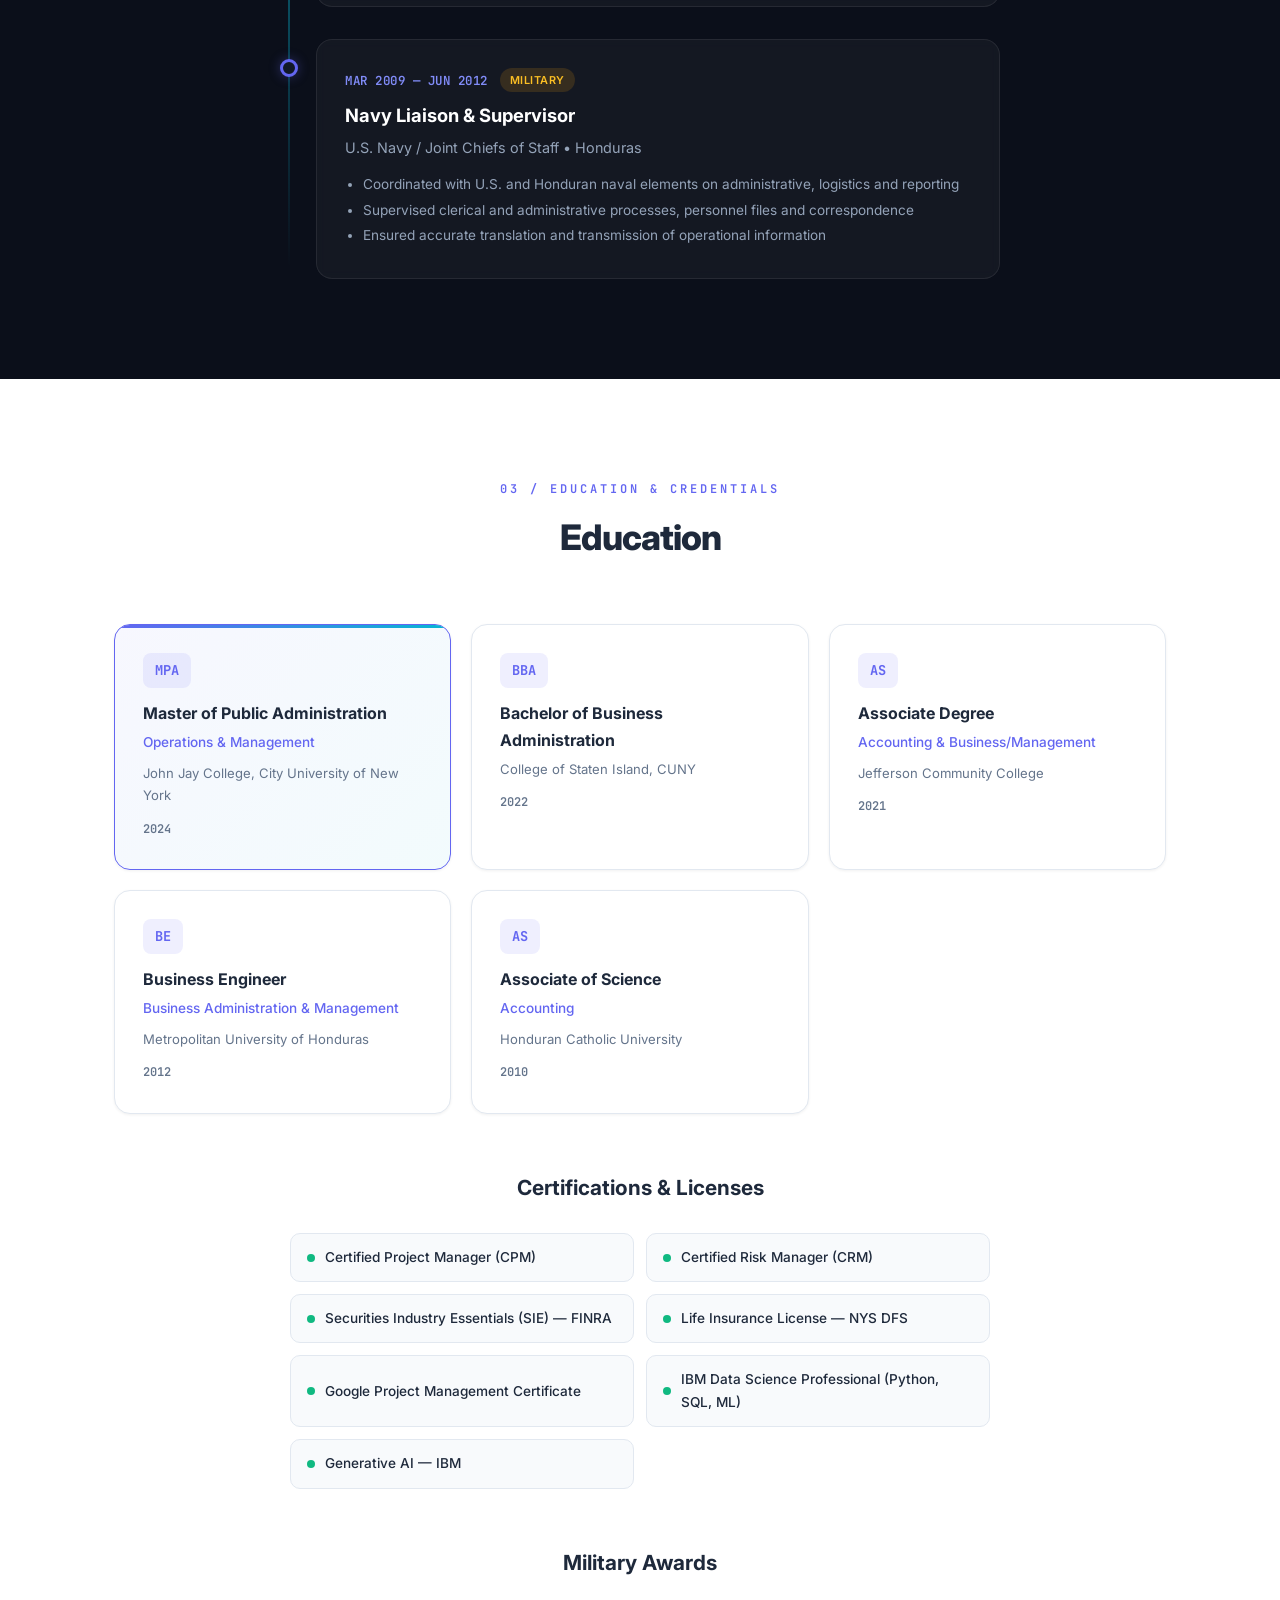
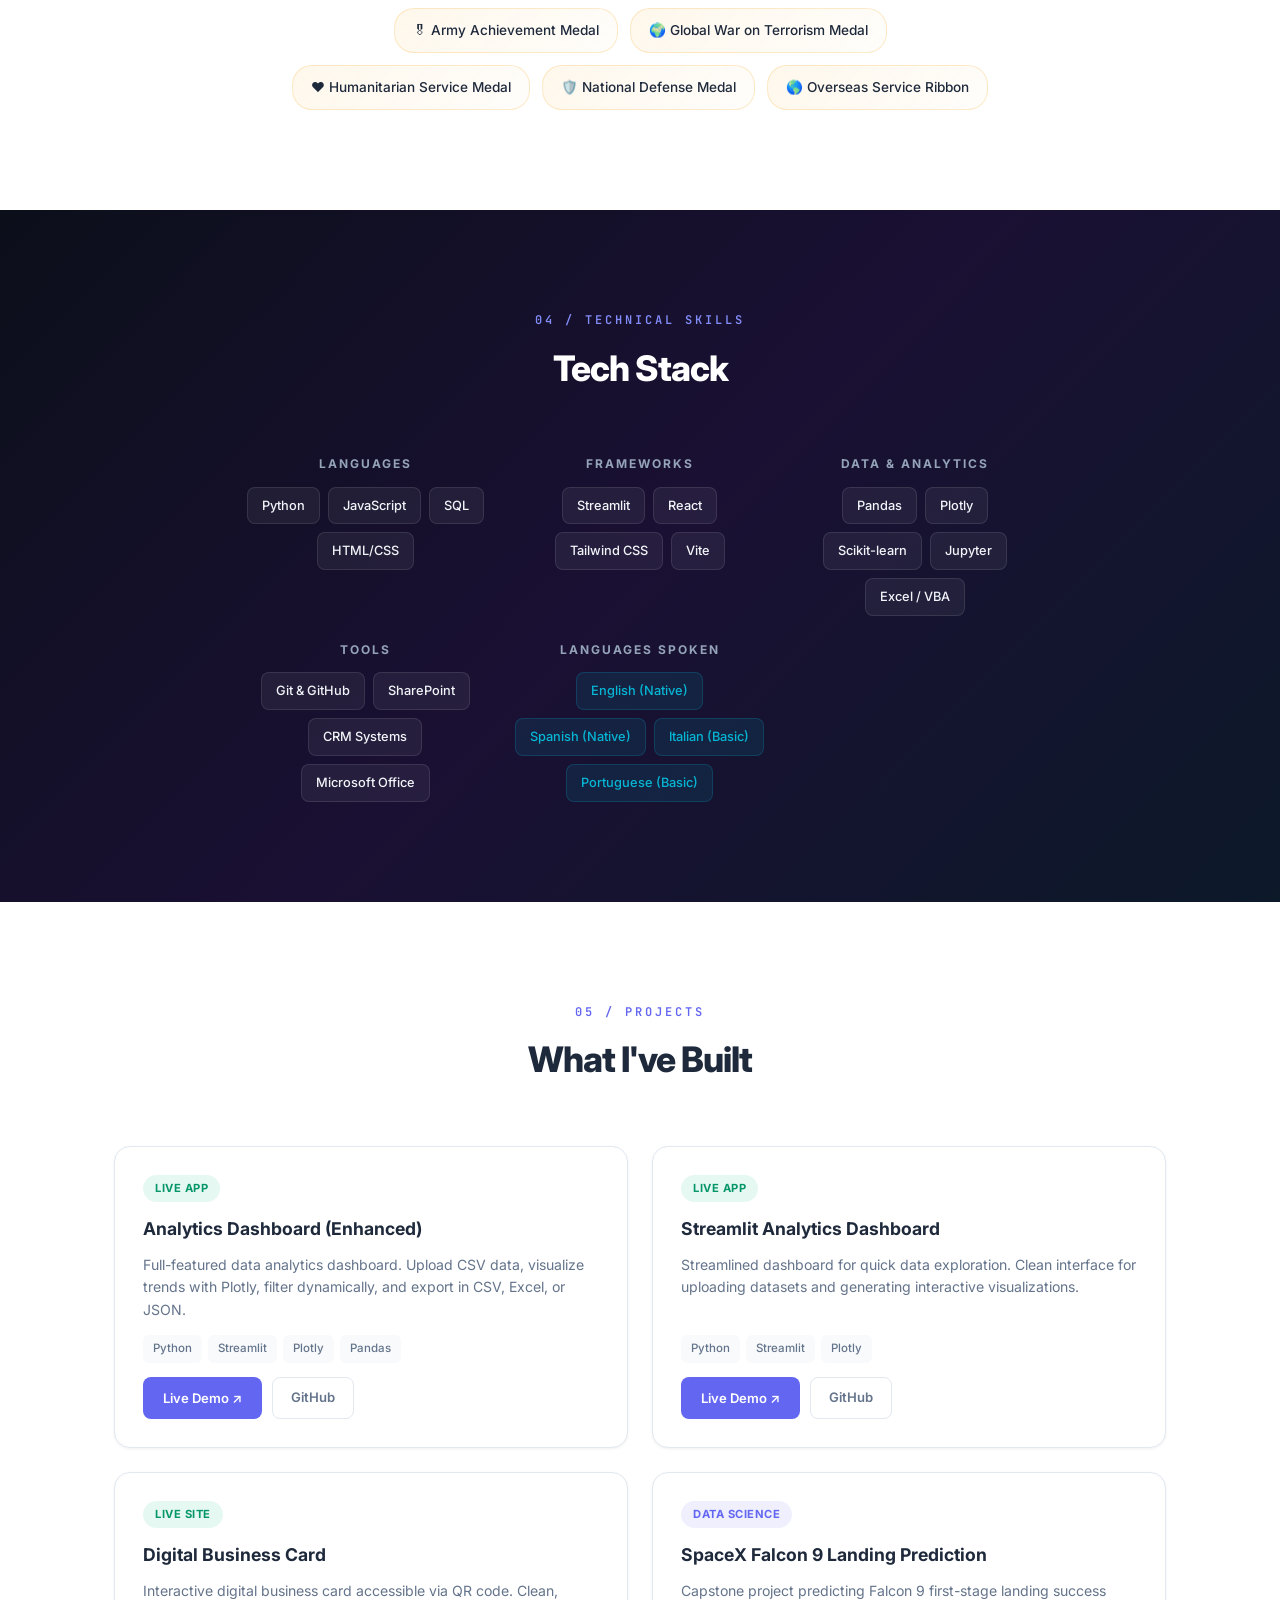
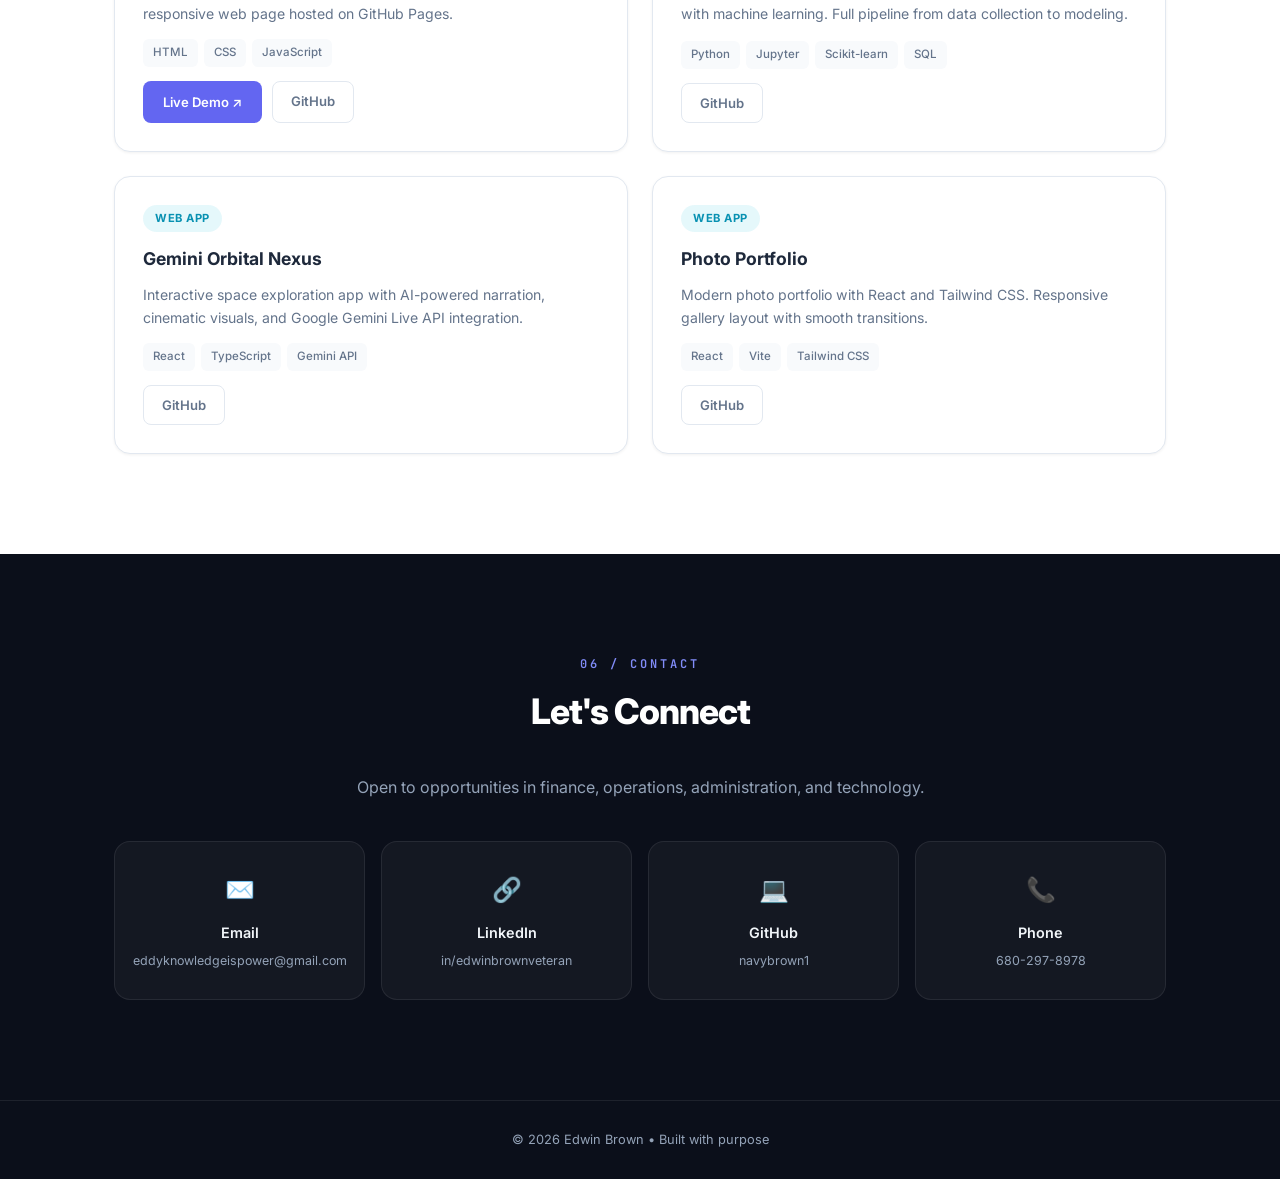
==== commit eaebdf57: "Major redesign: dynamic UI, full experience, education, military awards, certs Co-authored-by: Curso" ====
--- a/index.html
+++ b/index.html
@@ -3,219 +3,389 @@
 <head>
   <meta charset="UTF-8">
   <meta name="viewport" content="width=device-width, initial-scale=1.0">
-  <title>Edwin Brown | Finance &amp; Technology Leader</title>
+  <title>Edwin Brown | Finance, Operations &amp; Technology</title>
   <link rel="preconnect" href="https://fonts.googleapis.com">
-  <link href="https://fonts.googleapis.com/css2?family=Inter:wght@300;400;500;600;700&display=swap" rel="stylesheet">
+  <link href="https://fonts.googleapis.com/css2?family=Inter:wght@300;400;500;600;700;800&family=JetBrains+Mono:wght@400;500&display=swap" rel="stylesheet">
   <link rel="stylesheet" href="style.css">
 </head>
 <body>
 
-  <!-- Navigation -->
+  <!-- Floating Nav -->
   <nav class="navbar" id="navbar">
     <div class="nav-container">
-      <a href="#hero" class="nav-logo">EB</a>
+      <a href="#hero" class="nav-logo">
+        <span class="logo-mark">EB</span>
+      </a>
       <button class="nav-toggle" id="navToggle" aria-label="Toggle menu">
         <span></span><span></span><span></span>
       </button>
       <ul class="nav-links" id="navLinks">
         <li><a href="#about">About</a></li>
         <li><a href="#experience">Experience</a></li>
-        <li><a href="#skills">Skills</a></li>
+        <li><a href="#education">Education</a></li>
         <li><a href="#projects">Projects</a></li>
-        <li><a href="#contact">Contact</a></li>
+        <li><a href="#contact" class="nav-cta">Contact</a></li>
       </ul>
     </div>
   </nav>
 
-  <!-- Hero Section -->
+  <!-- Hero Section - Dark & Bold -->
   <section class="hero" id="hero">
+    <div class="hero-bg">
+      <div class="hero-gradient"></div>
+      <div class="hero-grid"></div>
+    </div>
     <div class="hero-content">
-      <div class="hero-image">
-        <img src="assets/headshot.png" alt="Edwin Brown">
-      </div>
+      <div class="hero-image-wrap">
+        <div class="hero-image">
+          <img src="assets/headshot.png" alt="Edwin Brown">
+        </div>
+        <div class="hero-image-ring"></div>
+      </div>
+      <div class="hero-badge">U.S. Army Veteran &bull; Bilingual EN/ES</div>
       <h1>Edwin Brown</h1>
-      <p class="hero-title">Finance &amp; Administrative Services Leader</p>
-      <p class="hero-subtitle">Bilingual (English/Spanish) | 12+ Years Federal Government Experience | Data-Driven Problem Solver</p>
+      <p class="hero-title">Finance, Operations &amp; Technology Leader</p>
+      <p class="hero-subtitle">12+ years in federal government &amp; military operations. MPA from John Jay College (CUNY). Now building data-driven tools that modernize public administration.</p>
+      <div class="hero-stats">
+        <div class="hero-stat">
+          <span class="stat-num">12+</span>
+          <span class="stat-label">Years Exp.</span>
+        </div>
+        <div class="hero-stat">
+          <span class="stat-num">$5M+</span>
+          <span class="stat-label">Budgets Managed</span>
+        </div>
+        <div class="hero-stat">
+          <span class="stat-num">50+</span>
+          <span class="stat-label">Staff Supervised</span>
+        </div>
+        <div class="hero-stat">
+          <span class="stat-num">5</span>
+          <span class="stat-label">Degrees</span>
+        </div>
+      </div>
       <div class="hero-buttons">
-        <a href="#projects" class="btn btn-primary">View My Projects</a>
-        <a href="#contact" class="btn btn-outline">Get In Touch</a>
-      </div>
+        <a href="#projects" class="btn btn-glow">View Projects</a>
+        <a href="#contact" class="btn btn-outline-light">Get In Touch</a>
+      </div>
+    </div>
+    <div class="scroll-hint">
+      <span>Scroll</span>
+      <div class="scroll-arrow"></div>
     </div>
   </section>
 
   <!-- About Section -->
   <section class="section" id="about">
     <div class="container">
-      <h2 class="section-title">About Me</h2>
-      <div class="about-content">
-        <p>I'm a bilingual finance and operations leader with 12+ years of experience managing multi-million dollar public sector budgets, administrative support units, and cross-functional teams.</p>
-        <p>My background spans federal government operations, appropriation-style accounting, and audit-ready financial reporting. I have a proven record of supervising accounting and administrative staff, strengthening internal controls, and improving office systems for better accuracy and efficiency.</p>
-        <p>I'm currently expanding my skill set into <strong>data science, Python programming, and web development</strong> — building real-world applications that bridge finance and technology. I believe the future of public administration lives at the intersection of strong fiscal stewardship and modern data tools.</p>
-        <div class="about-highlights">
-          <div class="highlight">
-            <span class="highlight-number">12+</span>
-            <span class="highlight-label">Years Experience</span>
-          </div>
-          <div class="highlight">
-            <span class="highlight-number">2</span>
-            <span class="highlight-label">Languages</span>
-          </div>
-          <div class="highlight">
-            <span class="highlight-number">DOD</span>
-            <span class="highlight-label">Federal Background</span>
-          </div>
-          <div class="highlight">
-            <span class="highlight-number">6+</span>
-            <span class="highlight-label">Live Projects</span>
-          </div>
-        </div>
-      </div>
-    </div>
-  </section>
-
-  <!-- Experience Section -->
-  <section class="section section-alt" id="experience">
+      <div class="section-label">01 / About</div>
+      <h2 class="section-title">Who I Am</h2>
+      <div class="about-grid">
+        <div class="about-text">
+          <p class="about-lead">I'm a bilingual finance and operations leader who bridges traditional public administration with modern technology.</p>
+          <p>With 12+ years managing multi-million dollar budgets, supervising 50+ staff, and ensuring audit-ready compliance across federal and military environments, I bring deep operational expertise to every challenge.</p>
+          <p>I'm now expanding into <strong>data science, Python programming, and web development</strong> &mdash; building real applications that automate reporting, visualize data, and modernize how public sector organizations operate.</p>
+          <div class="about-tags">
+            <span class="about-tag">Budget Development</span>
+            <span class="about-tag">Government Compliance</span>
+            <span class="about-tag">Accounting &amp; AP/AR</span>
+            <span class="about-tag">Vendor Management</span>
+            <span class="about-tag">Internal Controls</span>
+            <span class="about-tag">Staff Training</span>
+            <span class="about-tag">Data Automation</span>
+            <span class="about-tag">Risk Management</span>
+            <span class="about-tag">Cross-Agency Coordination</span>
+            <span class="about-tag">Bilingual EN/ES</span>
+          </div>
+        </div>
+        <div class="about-card-stack">
+          <div class="about-card">
+            <div class="about-card-icon">&#127894;</div>
+            <h3>Military Veteran</h3>
+            <p>U.S. Army &amp; Navy service including overseas deployments, joint operations, and leadership of mission-critical teams.</p>
+          </div>
+          <div class="about-card">
+            <div class="about-card-icon">&#127891;</div>
+            <h3>5 Degrees</h3>
+            <p>MPA (John Jay/CUNY), BBA (CSI/CUNY), plus three associate degrees in accounting and business.</p>
+          </div>
+          <div class="about-card">
+            <div class="about-card-icon">&#128187;</div>
+            <h3>Tech Builder</h3>
+            <p>Python, Streamlit, React, SQL &mdash; building live dashboards and data tools deployed to the web.</p>
+          </div>
+        </div>
+      </div>
+    </div>
+  </section>
+
+  <!-- Experience Section - Dark -->
+  <section class="section section-dark" id="experience">
     <div class="container">
-      <h2 class="section-title">Professional Experience</h2>
+      <div class="section-label light">02 / Experience</div>
+      <h2 class="section-title light">Professional Journey</h2>
       <div class="timeline">
+
         <div class="timeline-item">
-          <div class="timeline-marker"></div>
-          <div class="timeline-content">
-            <span class="timeline-date">Sep 2021 &mdash; Feb 2025</span>
+          <div class="timeline-dot"></div>
+          <div class="timeline-card">
+            <div class="timeline-header">
+              <span class="timeline-date">Jul 2025 &mdash; Present</span>
+              <span class="timeline-badge current">Current</span>
+            </div>
+            <h3>Financial Advisor</h3>
+            <p class="timeline-org">New York Life Insurance Company &bull; Syracuse, NY</p>
+            <ul>
+              <li>Conduct client financial needs analysis and prepare compliant NYS DFS documentation</li>
+              <li>Maintain organized client records, disclosures and follow-up files in line with regulatory requirements</li>
+              <li>Use financial and data tools to track activity, create reports and support internal audits</li>
+            </ul>
+          </div>
+        </div>
+
+        <div class="timeline-item">
+          <div class="timeline-dot"></div>
+          <div class="timeline-card">
+            <div class="timeline-header">
+              <span class="timeline-date">Sep 2021 &mdash; Feb 2025</span>
+            </div>
             <h3>Project Manager &amp; Financial Supervisor</h3>
             <p class="timeline-org">United States Department of Defense &bull; NYC Metro Area</p>
             <ul>
-              <li>Managed multi-million dollar public sector budgets with appropriation-style accounting</li>
-              <li>Supervised accounting and administrative staff across cross-functional teams</li>
-              <li>Strengthened internal controls and improved financial reporting systems</li>
-              <li>Conducted variance analysis, forecasting, and reconciliation</li>
-              <li>Ensured audit-ready documentation and compliance standards</li>
+              <li>Managed and monitored program and operational budgets over $5M for multi-site activities</li>
+              <li>Supervised 50+ military and civilian staff in administration, logistics, records and finance</li>
+              <li>Prepared monthly and quarterly financial, personnel and activity reports for federal review</li>
+              <li>Maintained internal controls, reconciliations and document trails for government audit standards</li>
+              <li>Directed purchasing, vendor communication and contract support for compliance</li>
             </ul>
           </div>
         </div>
+
         <div class="timeline-item">
-          <div class="timeline-marker"></div>
-          <div class="timeline-content">
-            <span class="timeline-date">Career Goal</span>
-            <h3>Director of Administrative Services</h3>
-            <p class="timeline-org">Jefferson County Department of Social Services</p>
+          <div class="timeline-dot"></div>
+          <div class="timeline-card">
+            <div class="timeline-header">
+              <span class="timeline-date">Dec 2012 &mdash; Jul 2021</span>
+              <span class="timeline-badge military">Military</span>
+            </div>
+            <h3>Non-Commissioned Officer &amp; Team Leader</h3>
+            <p class="timeline-org">United States Army &bull; Various Locations</p>
             <ul>
-              <li>Strong fiscal stewardship and clear reporting</li>
-              <li>Reliable support to program leadership</li>
-              <li>Modernizing operations through data-driven tools and automation</li>
+              <li>Directed mission-critical operations, training schedules, equipment accountability and logistics</li>
+              <li>Maintained 100% asset accountability across multiple deployments and inspections</li>
+              <li>Trained junior personnel in administrative procedures, safety, records and reporting</li>
+              <li>Collected, organized and submitted operational data to higher headquarters on time</li>
             </ul>
           </div>
         </div>
-      </div>
-    </div>
-  </section>
-
-  <!-- Skills Section -->
-  <section class="section" id="skills">
+
+        <div class="timeline-item">
+          <div class="timeline-dot"></div>
+          <div class="timeline-card">
+            <div class="timeline-header">
+              <span class="timeline-date">Mar 2015 &mdash; May 2016</span>
+            </div>
+            <h3>Account Manager</h3>
+            <p class="timeline-org">Rapid Recovery Team &bull; Boca Raton, FL</p>
+            <ul>
+              <li>Coordinated emergency response assignments, client communications and job cost tracking</li>
+              <li>Maintained customer, billing and project records to support finance and collections</li>
+              <li>Produced status reports for management and customers</li>
+            </ul>
+          </div>
+        </div>
+
+        <div class="timeline-item">
+          <div class="timeline-dot"></div>
+          <div class="timeline-card">
+            <div class="timeline-header">
+              <span class="timeline-date">Mar 2009 &mdash; Jun 2012</span>
+              <span class="timeline-badge military">Military</span>
+            </div>
+            <h3>Navy Liaison &amp; Supervisor</h3>
+            <p class="timeline-org">U.S. Navy / Joint Chiefs of Staff &bull; Honduras</p>
+            <ul>
+              <li>Coordinated with U.S. and Honduran naval elements on administrative, logistics and reporting</li>
+              <li>Supervised clerical and administrative processes, personnel files and correspondence</li>
+              <li>Ensured accurate translation and transmission of operational information</li>
+            </ul>
+          </div>
+        </div>
+
+      </div>
+    </div>
+  </section>
+
+  <!-- Education Section -->
+  <section class="section" id="education">
     <div class="container">
-      <h2 class="section-title">Core Capabilities</h2>
-      <div class="skills-grid">
-        <div class="skill-card">
-          <div class="skill-icon">&#128200;</div>
-          <h3>Public Sector Budgeting</h3>
-          <p>Multi-year budgeting, forecasting, variance analysis, and reconciliation</p>
-        </div>
-        <div class="skill-card">
-          <div class="skill-icon">&#128209;</div>
-          <h3>Appropriation Accounting</h3>
-          <p>Spending controls, coding accuracy, audit support, and documentation standards</p>
-        </div>
-        <div class="skill-card">
-          <div class="skill-icon">&#9881;&#65039;</div>
-          <h3>Administrative Operations</h3>
-          <p>Workload planning, procedure development, cross-unit coordination</p>
-        </div>
-        <div class="skill-card">
-          <div class="skill-icon">&#128101;</div>
-          <h3>Team Supervision</h3>
-          <p>Assigning work, coaching performance, training in policies and processes</p>
-        </div>
-        <div class="skill-card">
-          <div class="skill-icon">&#128187;</div>
-          <h3>Office Automation</h3>
-          <p>Excel models, digital filing standards, data quality checks, KPI tracking</p>
-        </div>
-        <div class="skill-card">
-          <div class="skill-icon">&#129309;</div>
-          <h3>Stakeholder Coordination</h3>
-          <p>Working with senior leadership, vendors, oversight bodies, and external partners</p>
-        </div>
-      </div>
-
-      <h3 class="subsection-title">Technical Skills</h3>
-      <div class="tech-tags">
-        <span class="tag">Python</span>
-        <span class="tag">Streamlit</span>
-        <span class="tag">Data Science</span>
-        <span class="tag">Pandas</span>
-        <span class="tag">Plotly</span>
-        <span class="tag">React</span>
-        <span class="tag">JavaScript</span>
-        <span class="tag">HTML/CSS</span>
-        <span class="tag">Git &amp; GitHub</span>
-        <span class="tag">SQL</span>
-        <span class="tag">Excel / VBA</span>
-        <span class="tag">Jupyter Notebooks</span>
-        <span class="tag">Tailwind CSS</span>
-        <span class="tag">Vite</span>
+      <div class="section-label">03 / Education &amp; Credentials</div>
+      <h2 class="section-title">Education</h2>
+      <div class="edu-grid">
+        <div class="edu-card featured">
+          <div class="edu-degree">MPA</div>
+          <h3>Master of Public Administration</h3>
+          <p class="edu-focus">Operations &amp; Management</p>
+          <p class="edu-school">John Jay College, City University of New York</p>
+          <span class="edu-year">2024</span>
+        </div>
+        <div class="edu-card">
+          <div class="edu-degree">BBA</div>
+          <h3>Bachelor of Business Administration</h3>
+          <p class="edu-school">College of Staten Island, CUNY</p>
+          <span class="edu-year">2022</span>
+        </div>
+        <div class="edu-card">
+          <div class="edu-degree">AS</div>
+          <h3>Associate Degree</h3>
+          <p class="edu-focus">Accounting &amp; Business/Management</p>
+          <p class="edu-school">Jefferson Community College</p>
+          <span class="edu-year">2021</span>
+        </div>
+        <div class="edu-card">
+          <div class="edu-degree">BE</div>
+          <h3>Business Engineer</h3>
+          <p class="edu-focus">Business Administration &amp; Management</p>
+          <p class="edu-school">Metropolitan University of Honduras</p>
+          <span class="edu-year">2012</span>
+        </div>
+        <div class="edu-card">
+          <div class="edu-degree">AS</div>
+          <h3>Associate of Science</h3>
+          <p class="edu-focus">Accounting</p>
+          <p class="edu-school">Honduran Catholic University</p>
+          <span class="edu-year">2010</span>
+        </div>
+      </div>
+
+      <h3 class="subsection-title">Certifications &amp; Licenses</h3>
+      <div class="cert-grid">
+        <div class="cert-item"><span class="cert-dot"></span>Certified Project Manager (CPM)</div>
+        <div class="cert-item"><span class="cert-dot"></span>Certified Risk Manager (CRM)</div>
+        <div class="cert-item"><span class="cert-dot"></span>Securities Industry Essentials (SIE) &mdash; FINRA</div>
+        <div class="cert-item"><span class="cert-dot"></span>Life Insurance License &mdash; NYS DFS</div>
+        <div class="cert-item"><span class="cert-dot"></span>Google Project Management Certificate</div>
+        <div class="cert-item"><span class="cert-dot"></span>IBM Data Science Professional (Python, SQL, ML)</div>
+        <div class="cert-item"><span class="cert-dot"></span>Generative AI &mdash; IBM</div>
+      </div>
+
+      <h3 class="subsection-title">Military Awards</h3>
+      <div class="awards-row">
+        <span class="award">&#127894; Army Achievement Medal</span>
+        <span class="award">&#127757; Global War on Terrorism Medal</span>
+        <span class="award">&#10084;&#65039; Humanitarian Service Medal</span>
+        <span class="award">&#128737;&#65039; National Defense Medal</span>
+        <span class="award">&#127758; Overseas Service Ribbon</span>
+      </div>
+    </div>
+  </section>
+
+  <!-- Tech Skills Section - Gradient -->
+  <section class="section section-gradient" id="skills">
+    <div class="container">
+      <div class="section-label light">04 / Technical Skills</div>
+      <h2 class="section-title light">Tech Stack</h2>
+      <div class="tech-grid">
+        <div class="tech-category">
+          <h4>Languages</h4>
+          <div class="tech-pills">
+            <span class="pill">Python</span>
+            <span class="pill">JavaScript</span>
+            <span class="pill">SQL</span>
+            <span class="pill">HTML/CSS</span>
+          </div>
+        </div>
+        <div class="tech-category">
+          <h4>Frameworks</h4>
+          <div class="tech-pills">
+            <span class="pill">Streamlit</span>
+            <span class="pill">React</span>
+            <span class="pill">Tailwind CSS</span>
+            <span class="pill">Vite</span>
+          </div>
+        </div>
+        <div class="tech-category">
+          <h4>Data &amp; Analytics</h4>
+          <div class="tech-pills">
+            <span class="pill">Pandas</span>
+            <span class="pill">Plotly</span>
+            <span class="pill">Scikit-learn</span>
+            <span class="pill">Jupyter</span>
+            <span class="pill">Excel / VBA</span>
+          </div>
+        </div>
+        <div class="tech-category">
+          <h4>Tools</h4>
+          <div class="tech-pills">
+            <span class="pill">Git &amp; GitHub</span>
+            <span class="pill">SharePoint</span>
+            <span class="pill">CRM Systems</span>
+            <span class="pill">Microsoft Office</span>
+          </div>
+        </div>
+        <div class="tech-category">
+          <h4>Languages Spoken</h4>
+          <div class="tech-pills">
+            <span class="pill accent">English (Native)</span>
+            <span class="pill accent">Spanish (Native)</span>
+            <span class="pill accent">Italian (Basic)</span>
+            <span class="pill accent">Portuguese (Basic)</span>
+          </div>
+        </div>
       </div>
     </div>
   </section>
 
   <!-- Projects Section -->
-  <section class="section section-alt" id="projects">
+  <section class="section" id="projects">
     <div class="container">
-      <h2 class="section-title">Projects</h2>
+      <div class="section-label">05 / Projects</div>
+      <h2 class="section-title">What I've Built</h2>
       <div class="projects-grid">
 
         <div class="project-card">
-          <div class="project-badge">Live App</div>
+          <div class="project-status live">Live App</div>
           <h3>Analytics Dashboard (Enhanced)</h3>
-          <p>Full-featured data analytics dashboard built with Python and Streamlit. Upload CSV data, visualize trends with Plotly charts, filter data dynamically, and export results in CSV, Excel, or JSON.</p>
+          <p>Full-featured data analytics dashboard. Upload CSV data, visualize trends with Plotly, filter dynamically, and export in CSV, Excel, or JSON.</p>
           <div class="project-tech">
             <span>Python</span><span>Streamlit</span><span>Plotly</span><span>Pandas</span>
           </div>
           <div class="project-links">
-            <a href="https://analytics-dashboard-wdsm85fxqb6yf3dgjgyxre.streamlit.app/" target="_blank" class="btn btn-sm">Live Demo</a>
+            <a href="https://analytics-dashboard-wdsm85fxqb6yf3dgjgyxre.streamlit.app/" target="_blank" class="btn btn-sm btn-primary">Live Demo &#8599;</a>
             <a href="https://github.com/navybrown1/analytics-dashboard" target="_blank" class="btn btn-sm btn-ghost">GitHub</a>
           </div>
         </div>
 
         <div class="project-card">
-          <div class="project-badge">Live App</div>
+          <div class="project-status live">Live App</div>
           <h3>Streamlit Analytics Dashboard</h3>
-          <p>Streamlined analytics dashboard for quick data exploration. Clean interface for uploading datasets and generating interactive visualizations on the fly.</p>
+          <p>Streamlined dashboard for quick data exploration. Clean interface for uploading datasets and generating interactive visualizations.</p>
           <div class="project-tech">
             <span>Python</span><span>Streamlit</span><span>Plotly</span>
           </div>
           <div class="project-links">
-            <a href="https://app-analytics-dashboard-bk9byiwxmuvgemwedifjn7.streamlit.app/" target="_blank" class="btn btn-sm">Live Demo</a>
+            <a href="https://app-analytics-dashboard-bk9byiwxmuvgemwedifjn7.streamlit.app/" target="_blank" class="btn btn-sm btn-primary">Live Demo &#8599;</a>
             <a href="https://github.com/navybrown1/streamlit-analytics-dashboard" target="_blank" class="btn btn-sm btn-ghost">GitHub</a>
           </div>
         </div>
 
         <div class="project-card">
-          <div class="project-badge">Live Site</div>
+          <div class="project-status live">Live Site</div>
           <h3>Digital Business Card</h3>
-          <p>Interactive digital business card accessible via QR code. Built as a clean, responsive web page hosted on GitHub Pages.</p>
+          <p>Interactive digital business card accessible via QR code. Clean, responsive web page hosted on GitHub Pages.</p>
           <div class="project-tech">
             <span>HTML</span><span>CSS</span><span>JavaScript</span>
           </div>
           <div class="project-links">
-            <a href="https://navybrown1.github.io/edwin-card/" target="_blank" class="btn btn-sm">Live Demo</a>
+            <a href="https://navybrown1.github.io/edwin-card/" target="_blank" class="btn btn-sm btn-primary">Live Demo &#8599;</a>
             <a href="https://github.com/navybrown1/edwin-card" target="_blank" class="btn btn-sm btn-ghost">GitHub</a>
           </div>
         </div>
 
         <div class="project-card">
-          <div class="project-badge">Data Science</div>
+          <div class="project-status ds">Data Science</div>
           <h3>SpaceX Falcon 9 Landing Prediction</h3>
-          <p>Data Science capstone project predicting SpaceX Falcon 9 first-stage landing success using machine learning. Includes data collection, wrangling, EDA, and predictive modeling.</p>
+          <p>Capstone project predicting Falcon 9 first-stage landing success with machine learning. Full pipeline from data collection to modeling.</p>
           <div class="project-tech">
             <span>Python</span><span>Jupyter</span><span>Scikit-learn</span><span>SQL</span>
           </div>
@@ -225,9 +395,9 @@
         </div>
 
         <div class="project-card">
-          <div class="project-badge">Web App</div>
+          <div class="project-status web">Web App</div>
           <h3>Gemini Orbital Nexus</h3>
-          <p>Interactive space exploration app with AI-powered Dr. Nexus narration, cinematic orbital visuals, and Google Gemini Live API integration.</p>
+          <p>Interactive space exploration app with AI-powered narration, cinematic visuals, and Google Gemini Live API integration.</p>
           <div class="project-tech">
             <span>React</span><span>TypeScript</span><span>Gemini API</span>
           </div>
@@ -237,9 +407,9 @@
         </div>
 
         <div class="project-card">
-          <div class="project-badge">Web App</div>
+          <div class="project-status web">Web App</div>
           <h3>Photo Portfolio</h3>
-          <p>Modern photo portfolio site built with React and Tailwind CSS. Clean, responsive gallery with smooth transitions.</p>
+          <p>Modern photo portfolio with React and Tailwind CSS. Responsive gallery layout with smooth transitions.</p>
           <div class="project-tech">
             <span>React</span><span>Vite</span><span>Tailwind CSS</span>
           </div>
@@ -252,11 +422,12 @@
     </div>
   </section>
 
-  <!-- Contact Section -->
-  <section class="section" id="contact">
+  <!-- Contact Section - Dark -->
+  <section class="section section-dark" id="contact">
     <div class="container">
-      <h2 class="section-title">Get In Touch</h2>
-      <p class="contact-intro">Interested in working together or have a question? I'd love to hear from you.</p>
+      <div class="section-label light">06 / Contact</div>
+      <h2 class="section-title light">Let's Connect</h2>
+      <p class="contact-intro">Open to opportunities in finance, operations, administration, and technology.</p>
       <div class="contact-grid">
         <a href="mailto:eddyknowledgeispower@gmail.com" class="contact-card">
           <div class="contact-icon">&#9993;&#65039;</div>
@@ -266,12 +437,12 @@
         <a href="https://www.linkedin.com/in/edwinbrownveteran" target="_blank" class="contact-card">
           <div class="contact-icon">&#128279;</div>
           <h3>LinkedIn</h3>
-          <p>linkedin.com/in/edwinbrownveteran</p>
+          <p>in/edwinbrownveteran</p>
         </a>
         <a href="https://github.com/navybrown1" target="_blank" class="contact-card">
           <div class="contact-icon">&#128187;</div>
           <h3>GitHub</h3>
-          <p>github.com/navybrown1</p>
+          <p>navybrown1</p>
         </a>
         <a href="tel:680-297-8978" class="contact-card">
           <div class="contact-icon">&#128222;</div>
@@ -282,27 +453,22 @@
     </div>
   </section>
 
-  <!-- Footer -->
   <footer class="footer">
-    <div class="container">
-      <p>&copy; 2026 Edwin Brown. Built with purpose.</p>
-    </div>
+    <p>&copy; 2026 Edwin Brown &bull; Built with purpose</p>
   </footer>
 
   <script>
-    // Navbar scroll effect
+    // Navbar
     window.addEventListener('scroll', () => {
-      const navbar = document.getElementById('navbar');
-      navbar.classList.toggle('scrolled', window.scrollY > 50);
+      document.getElementById('navbar').classList.toggle('scrolled', window.scrollY > 50);
     });
 
-    // Mobile menu toggle
+    // Mobile menu
     document.getElementById('navToggle').addEventListener('click', () => {
       document.getElementById('navLinks').classList.toggle('active');
       document.getElementById('navToggle').classList.toggle('active');
     });
 
-    // Close mobile menu on link click
     document.querySelectorAll('.nav-links a').forEach(link => {
       link.addEventListener('click', () => {
         document.getElementById('navLinks').classList.remove('active');
@@ -311,28 +477,27 @@
     });
 
     // Smooth scroll
-    document.querySelectorAll('a[href^="#"]').forEach(anchor => {
-      anchor.addEventListener('click', function (e) {
+    document.querySelectorAll('a[href^="#"]').forEach(a => {
+      a.addEventListener('click', e => {
         e.preventDefault();
-        const target = document.querySelector(this.getAttribute('href'));
-        if (target) {
-          target.scrollIntoView({ behavior: 'smooth', block: 'start' });
-        }
+        const t = document.querySelector(a.getAttribute('href'));
+        if (t) t.scrollIntoView({ behavior: 'smooth', block: 'start' });
       });
     });
 
     // Animate on scroll
-    const observer = new IntersectionObserver((entries) => {
-      entries.forEach(entry => {
-        if (entry.isIntersecting) {
-          entry.target.classList.add('visible');
-        }
-      });
-    }, { threshold: 0.1 });
-
-    document.querySelectorAll('.skill-card, .project-card, .timeline-item, .contact-card, .highlight').forEach(el => {
-      el.classList.add('animate');
-      observer.observe(el);
+    const obs = new IntersectionObserver(entries => {
+      entries.forEach(e => { if (e.isIntersecting) e.target.classList.add('visible'); });
+    }, { threshold: 0.08 });
+
+    document.querySelectorAll('.timeline-item, .edu-card, .project-card, .about-card, .contact-card, .tech-category, .hero-stat').forEach(el => {
+      el.classList.add('anim');
+      obs.observe(el);
+    });
+
+    // Stagger animations
+    document.querySelectorAll('.projects-grid .project-card, .edu-grid .edu-card, .hero-stats .hero-stat').forEach((el, i) => {
+      el.style.transitionDelay = `${i * 0.1}s`;
     });
   </script>
 
--- a/style.css
+++ b/style.css
@@ -1,673 +1,367 @@
-/* ===== RESET & BASE ===== */
-*, *::before, *::after {
-  margin: 0;
-  padding: 0;
-  box-sizing: border-box;
-}
+/* ===== RESET ===== */
+*, *::before, *::after { margin: 0; padding: 0; box-sizing: border-box; }
 
 :root {
-  --primary: #1a56db;
-  --primary-dark: #1442a8;
-  --primary-light: #e8effc;
-  --accent: #0f766e;
-  --text: #1e293b;
-  --text-light: #64748b;
-  --bg: #ffffff;
-  --bg-alt: #f8fafc;
-  --border: #e2e8f0;
-  --shadow: 0 1px 3px rgba(0,0,0,0.08), 0 1px 2px rgba(0,0,0,0.06);
-  --shadow-md: 0 4px 6px rgba(0,0,0,0.07), 0 2px 4px rgba(0,0,0,0.06);
-  --shadow-lg: 0 10px 25px rgba(0,0,0,0.1), 0 4px 10px rgba(0,0,0,0.05);
-  --radius: 12px;
-  --transition: 0.3s ease;
-}
-
-html {
-  scroll-behavior: smooth;
-  scroll-padding-top: 80px;
-}
+  --dark: #0b0f1a;
+  --dark-2: #111827;
+  --dark-3: #1f2937;
+  --primary: #6366f1;
+  --primary-light: #818cf8;
+  --primary-glow: rgba(99,102,241,0.35);
+  --accent: #06b6d4;
+  --accent-2: #10b981;
+  --warm: #f59e0b;
+  --text: #f1f5f9;
+  --text-muted: #94a3b8;
+  --text-dark: #1e293b;
+  --text-dark-muted: #64748b;
+  --bg-light: #ffffff;
+  --bg-light-alt: #f8fafc;
+  --border-light: #e2e8f0;
+  --border-dark: rgba(255,255,255,0.08);
+  --radius: 16px;
+  --radius-sm: 10px;
+  --shadow: 0 1px 3px rgba(0,0,0,0.06);
+  --shadow-md: 0 4px 12px rgba(0,0,0,0.08);
+  --shadow-lg: 0 12px 32px rgba(0,0,0,0.12);
+  --shadow-glow: 0 0 40px var(--primary-glow);
+  --transition: 0.3s cubic-bezier(0.4,0,0.2,1);
+}
+
+html { scroll-behavior: smooth; scroll-padding-top: 80px; }
 
 body {
   font-family: 'Inter', -apple-system, BlinkMacSystemFont, sans-serif;
-  color: var(--text);
-  background: var(--bg);
+  color: var(--text-dark);
+  background: var(--bg-light);
   line-height: 1.7;
   -webkit-font-smoothing: antialiased;
-}
-
-.container {
-  max-width: 1100px;
-  margin: 0 auto;
-  padding: 0 24px;
-}
+  overflow-x: hidden;
+}
+
+.container { max-width: 1100px; margin: 0 auto; padding: 0 24px; }
+
+/* ===== ANIMATIONS ===== */
+.anim { opacity: 0; transform: translateY(30px); transition: opacity 0.7s ease, transform 0.7s ease; }
+.anim.visible { opacity: 1; transform: translateY(0); }
+
+@keyframes float { 0%,100% { transform: translateY(0); } 50% { transform: translateY(-8px); } }
+@keyframes pulse { 0%,100% { opacity: 1; } 50% { opacity: 0.5; } }
+@keyframes gradient-shift { 0% { background-position: 0% 50%; } 50% { background-position: 100% 50%; } 100% { background-position: 0% 50%; } }
 
 /* ===== NAVBAR ===== */
 .navbar {
-  position: fixed;
-  top: 0;
-  left: 0;
-  right: 0;
-  z-index: 1000;
-  background: rgba(255,255,255,0.85);
-  backdrop-filter: blur(12px);
-  -webkit-backdrop-filter: blur(12px);
-  border-bottom: 1px solid transparent;
-  transition: var(--transition);
-}
-
-.navbar.scrolled {
-  border-bottom-color: var(--border);
-  box-shadow: var(--shadow);
-}
-
-.nav-container {
-  max-width: 1100px;
-  margin: 0 auto;
-  padding: 0 24px;
-  display: flex;
-  align-items: center;
-  justify-content: space-between;
-  height: 64px;
-}
-
-.nav-logo {
-  font-size: 1.25rem;
-  font-weight: 700;
-  color: var(--primary);
-  text-decoration: none;
-  letter-spacing: -0.5px;
-}
-
-.nav-links {
-  display: flex;
-  list-style: none;
-  gap: 32px;
-}
-
-.nav-links a {
-  text-decoration: none;
-  color: var(--text-light);
-  font-size: 0.9rem;
-  font-weight: 500;
-  transition: color var(--transition);
-}
-
-.nav-links a:hover {
-  color: var(--primary);
-}
-
-.nav-toggle {
-  display: none;
-  flex-direction: column;
-  gap: 5px;
-  background: none;
-  border: none;
-  cursor: pointer;
-  padding: 4px;
-}
-
-.nav-toggle span {
-  width: 24px;
-  height: 2px;
-  background: var(--text);
-  border-radius: 2px;
-  transition: var(--transition);
-}
-
-.nav-toggle.active span:nth-child(1) {
-  transform: rotate(45deg) translate(5px, 5px);
-}
-
-.nav-toggle.active span:nth-child(2) {
-  opacity: 0;
-}
-
-.nav-toggle.active span:nth-child(3) {
-  transform: rotate(-45deg) translate(5px, -5px);
-}
+  position: fixed; top: 0; left: 0; right: 0; z-index: 1000;
+  background: rgba(11,15,26,0.6); backdrop-filter: blur(20px); -webkit-backdrop-filter: blur(20px);
+  border-bottom: 1px solid transparent; transition: var(--transition);
+}
+.navbar.scrolled { background: rgba(11,15,26,0.92); border-bottom-color: var(--border-dark); }
+.nav-container { max-width: 1100px; margin: 0 auto; padding: 0 24px; display: flex; align-items: center; justify-content: space-between; height: 64px; }
+.nav-logo { text-decoration: none; }
+.logo-mark {
+  display: inline-flex; align-items: center; justify-content: center;
+  width: 36px; height: 36px; border-radius: 10px;
+  background: linear-gradient(135deg, var(--primary), var(--accent));
+  color: white; font-weight: 700; font-size: 0.85rem;
+}
+.nav-links { display: flex; list-style: none; gap: 28px; align-items: center; }
+.nav-links a { text-decoration: none; color: var(--text-muted); font-size: 0.88rem; font-weight: 500; transition: color var(--transition); }
+.nav-links a:hover { color: white; }
+.nav-cta {
+  background: var(--primary) !important; color: white !important;
+  padding: 8px 18px; border-radius: 8px;
+  transition: all var(--transition) !important;
+}
+.nav-cta:hover { background: var(--primary-light) !important; transform: translateY(-1px); }
+.nav-toggle { display: none; flex-direction: column; gap: 5px; background: none; border: none; cursor: pointer; padding: 4px; }
+.nav-toggle span { width: 22px; height: 2px; background: var(--text); border-radius: 2px; transition: var(--transition); }
+.nav-toggle.active span:nth-child(1) { transform: rotate(45deg) translate(5px, 5px); }
+.nav-toggle.active span:nth-child(2) { opacity: 0; }
+.nav-toggle.active span:nth-child(3) { transform: rotate(-45deg) translate(5px, -5px); }
 
 /* ===== HERO ===== */
 .hero {
-  min-height: 100vh;
-  display: flex;
-  align-items: center;
-  justify-content: center;
-  text-align: center;
-  padding: 120px 24px 80px;
-  background: linear-gradient(135deg, #f0f5ff 0%, #f8fafc 50%, #f0fdf9 100%);
-}
-
-.hero-content {
-  max-width: 700px;
-}
-
+  min-height: 100vh; display: flex; align-items: center; justify-content: center;
+  text-align: center; padding: 100px 24px 60px; position: relative;
+  background: var(--dark); color: var(--text); overflow: hidden;
+}
+.hero-bg { position: absolute; inset: 0; overflow: hidden; }
+.hero-gradient {
+  position: absolute; inset: 0;
+  background: radial-gradient(ellipse 80% 60% at 50% 40%, rgba(99,102,241,0.15), transparent 70%),
+              radial-gradient(ellipse 60% 50% at 20% 80%, rgba(6,182,212,0.1), transparent 60%),
+              radial-gradient(ellipse 50% 40% at 80% 20%, rgba(245,158,11,0.05), transparent 50%);
+}
+.hero-grid {
+  position: absolute; inset: 0;
+  background-image: linear-gradient(rgba(255,255,255,0.03) 1px, transparent 1px),
+                     linear-gradient(90deg, rgba(255,255,255,0.03) 1px, transparent 1px);
+  background-size: 60px 60px;
+}
+.hero-content { position: relative; z-index: 1; max-width: 720px; }
+.hero-image-wrap { position: relative; width: 150px; height: 150px; margin: 0 auto 24px; }
 .hero-image {
-  width: 160px;
-  height: 160px;
-  margin: 0 auto 32px;
-  border-radius: 50%;
-  overflow: hidden;
-  border: 4px solid white;
-  box-shadow: var(--shadow-lg);
-}
-
-.hero-image img {
-  width: 100%;
-  height: 100%;
-  object-fit: cover;
-}
-
-.hero h1 {
-  font-size: 3rem;
-  font-weight: 700;
-  letter-spacing: -1.5px;
-  color: var(--text);
-  margin-bottom: 12px;
-}
-
+  width: 150px; height: 150px; border-radius: 50%; overflow: hidden;
+  border: 3px solid rgba(99,102,241,0.5); position: relative; z-index: 1;
+}
+.hero-image img { width: 100%; height: 100%; object-fit: cover; }
+.hero-image-ring {
+  position: absolute; inset: -8px; border-radius: 50%;
+  border: 2px solid rgba(99,102,241,0.2);
+  animation: pulse 3s ease-in-out infinite;
+}
+.hero-badge {
+  display: inline-block; padding: 6px 16px; border-radius: 20px;
+  background: rgba(99,102,241,0.15); border: 1px solid rgba(99,102,241,0.3);
+  color: var(--primary-light); font-size: 0.8rem; font-weight: 500;
+  margin-bottom: 20px; letter-spacing: 0.5px;
+}
+.hero h1 { font-size: 3.2rem; font-weight: 800; letter-spacing: -2px; margin-bottom: 12px; line-height: 1.1; }
 .hero-title {
-  font-size: 1.25rem;
-  font-weight: 500;
-  color: var(--primary);
-  margin-bottom: 16px;
-}
-
-.hero-subtitle {
-  font-size: 1rem;
-  color: var(--text-light);
-  margin-bottom: 36px;
-  line-height: 1.8;
-}
-
-.hero-buttons {
-  display: flex;
-  gap: 16px;
-  justify-content: center;
-  flex-wrap: wrap;
-}
+  font-size: 1.2rem; font-weight: 500; margin-bottom: 16px;
+  background: linear-gradient(90deg, var(--primary-light), var(--accent));
+  -webkit-background-clip: text; -webkit-text-fill-color: transparent;
+  background-clip: text;
+}
+.hero-subtitle { font-size: 1rem; color: var(--text-muted); max-width: 560px; margin: 0 auto 32px; line-height: 1.8; }
+
+.hero-stats { display: flex; justify-content: center; gap: 32px; margin-bottom: 36px; flex-wrap: wrap; }
+.hero-stat {
+  text-align: center; padding: 16px 20px; border-radius: var(--radius-sm);
+  background: rgba(255,255,255,0.04); border: 1px solid var(--border-dark);
+  min-width: 100px; transition: all var(--transition);
+}
+.hero-stat:hover { background: rgba(99,102,241,0.1); border-color: rgba(99,102,241,0.3); transform: translateY(-2px); }
+.stat-num { display: block; font-size: 1.5rem; font-weight: 700; color: white; font-family: 'JetBrains Mono', monospace; }
+.stat-label { font-size: 0.7rem; color: var(--text-muted); text-transform: uppercase; letter-spacing: 1px; }
+
+.hero-buttons { display: flex; gap: 14px; justify-content: center; flex-wrap: wrap; }
+
+.scroll-hint {
+  position: absolute; bottom: 32px; left: 50%; transform: translateX(-50%);
+  display: flex; flex-direction: column; align-items: center; gap: 8px;
+  color: var(--text-muted); font-size: 0.7rem; text-transform: uppercase; letter-spacing: 2px;
+  animation: float 3s ease-in-out infinite;
+}
+.scroll-arrow { width: 1px; height: 24px; background: linear-gradient(to bottom, var(--text-muted), transparent); }
 
 /* ===== BUTTONS ===== */
 .btn {
-  display: inline-block;
-  padding: 12px 28px;
-  border-radius: 8px;
-  text-decoration: none;
-  font-weight: 600;
-  font-size: 0.95rem;
-  transition: all var(--transition);
-  cursor: pointer;
-  border: 2px solid transparent;
-}
-
-.btn-primary {
-  background: var(--primary);
-  color: white;
-}
-
-.btn-primary:hover {
-  background: var(--primary-dark);
-  transform: translateY(-1px);
-  box-shadow: var(--shadow-md);
-}
-
-.btn-outline {
-  border-color: var(--primary);
-  color: var(--primary);
-  background: transparent;
-}
-
-.btn-outline:hover {
-  background: var(--primary);
-  color: white;
-  transform: translateY(-1px);
-}
-
-.btn-sm {
-  padding: 8px 18px;
-  font-size: 0.85rem;
-  border-radius: 6px;
-  background: var(--primary);
-  color: white;
-}
-
-.btn-sm:hover {
-  background: var(--primary-dark);
-  transform: translateY(-1px);
-}
-
-.btn-ghost {
-  background: transparent;
-  color: var(--text-light);
-  border: 1px solid var(--border);
-}
-
-.btn-ghost:hover {
-  border-color: var(--primary);
-  color: var(--primary);
-  background: var(--primary-light);
-}
+  display: inline-block; padding: 12px 28px; border-radius: 10px;
+  text-decoration: none; font-weight: 600; font-size: 0.9rem;
+  transition: all var(--transition); cursor: pointer; border: 2px solid transparent;
+}
+.btn-glow {
+  background: linear-gradient(135deg, var(--primary), #8b5cf6);
+  color: white; box-shadow: 0 0 20px var(--primary-glow);
+}
+.btn-glow:hover { transform: translateY(-2px); box-shadow: 0 0 30px var(--primary-glow), var(--shadow-lg); }
+.btn-outline-light { border-color: rgba(255,255,255,0.2); color: white; }
+.btn-outline-light:hover { border-color: white; background: rgba(255,255,255,0.05); transform: translateY(-2px); }
+.btn-sm { padding: 8px 18px; font-size: 0.82rem; border-radius: 8px; }
+.btn-primary { background: var(--primary); color: white; }
+.btn-primary:hover { background: var(--primary-light); transform: translateY(-1px); }
+.btn-ghost { background: transparent; color: var(--text-dark-muted); border: 1px solid var(--border-light); }
+.btn-ghost:hover { border-color: var(--primary); color: var(--primary); background: rgba(99,102,241,0.05); }
 
 /* ===== SECTIONS ===== */
-.section {
-  padding: 96px 0;
-}
-
-.section-alt {
-  background: var(--bg-alt);
-}
-
-.section-title {
-  font-size: 2rem;
-  font-weight: 700;
-  letter-spacing: -0.75px;
-  text-align: center;
-  margin-bottom: 48px;
+.section { padding: 100px 0; }
+.section-dark { background: var(--dark); color: var(--text); }
+.section-gradient {
+  background: linear-gradient(135deg, var(--dark) 0%, #1a1033 50%, #0c1929 100%);
   color: var(--text);
 }
-
-.subsection-title {
-  font-size: 1.25rem;
-  font-weight: 600;
-  text-align: center;
-  margin-top: 48px;
-  margin-bottom: 24px;
-  color: var(--text);
-}
+.section-label {
+  font-size: 0.75rem; font-weight: 600; text-transform: uppercase; letter-spacing: 3px;
+  color: var(--primary); margin-bottom: 8px; text-align: center;
+  font-family: 'JetBrains Mono', monospace;
+}
+.section-label.light { color: var(--primary-light); }
+.section-title { font-size: 2.2rem; font-weight: 800; letter-spacing: -1px; text-align: center; margin-bottom: 56px; }
+.section-title.light { color: white; }
+.subsection-title { font-size: 1.3rem; font-weight: 700; text-align: center; margin: 56px 0 28px; }
 
 /* ===== ABOUT ===== */
-.about-content {
-  max-width: 750px;
-  margin: 0 auto;
-}
-
-.about-content p {
-  font-size: 1.05rem;
-  color: var(--text-light);
-  margin-bottom: 16px;
-}
-
-.about-highlights {
-  display: grid;
-  grid-template-columns: repeat(4, 1fr);
-  gap: 24px;
-  margin-top: 40px;
-}
-
-.highlight {
-  text-align: center;
-  padding: 24px 16px;
-  background: white;
-  border-radius: var(--radius);
-  box-shadow: var(--shadow);
-  border: 1px solid var(--border);
-}
-
-.highlight-number {
-  display: block;
-  font-size: 1.75rem;
-  font-weight: 700;
-  color: var(--primary);
-  margin-bottom: 4px;
-}
-
-.highlight-label {
-  font-size: 0.8rem;
-  color: var(--text-light);
-  font-weight: 500;
-  text-transform: uppercase;
-  letter-spacing: 0.5px;
-}
+.about-grid { display: grid; grid-template-columns: 1.2fr 1fr; gap: 48px; align-items: start; }
+.about-lead { font-size: 1.2rem; font-weight: 500; color: var(--text-dark); margin-bottom: 16px; line-height: 1.6; }
+.about-text p { color: var(--text-dark-muted); margin-bottom: 14px; font-size: 1rem; }
+.about-tags { display: flex; flex-wrap: wrap; gap: 8px; margin-top: 24px; }
+.about-tag {
+  padding: 6px 14px; border-radius: 20px; font-size: 0.78rem; font-weight: 500;
+  background: var(--bg-light-alt); border: 1px solid var(--border-light); color: var(--text-dark-muted);
+}
+.about-card-stack { display: flex; flex-direction: column; gap: 16px; }
+.about-card {
+  padding: 24px; border-radius: var(--radius); background: var(--bg-light);
+  border: 1px solid var(--border-light); box-shadow: var(--shadow); transition: all var(--transition);
+}
+.about-card:hover { transform: translateY(-4px); box-shadow: var(--shadow-lg); border-color: rgba(99,102,241,0.3); }
+.about-card-icon { font-size: 1.5rem; margin-bottom: 8px; }
+.about-card h3 { font-size: 1rem; font-weight: 700; margin-bottom: 6px; }
+.about-card p { font-size: 0.85rem; color: var(--text-dark-muted); line-height: 1.5; }
 
 /* ===== TIMELINE ===== */
-.timeline {
-  max-width: 700px;
-  margin: 0 auto;
-  position: relative;
-  padding-left: 32px;
-}
-
+.timeline { max-width: 720px; margin: 0 auto; position: relative; padding-left: 36px; }
 .timeline::before {
-  content: '';
-  position: absolute;
-  left: 7px;
-  top: 8px;
-  bottom: 8px;
-  width: 2px;
-  background: var(--border);
-}
-
-.timeline-item {
-  position: relative;
-  margin-bottom: 40px;
-}
-
-.timeline-item:last-child {
-  margin-bottom: 0;
-}
-
-.timeline-marker {
-  position: absolute;
-  left: -32px;
-  top: 8px;
-  width: 16px;
-  height: 16px;
-  border-radius: 50%;
-  background: var(--primary);
-  border: 3px solid var(--primary-light);
-}
-
-.timeline-content {
-  background: white;
-  padding: 28px;
-  border-radius: var(--radius);
-  box-shadow: var(--shadow);
-  border: 1px solid var(--border);
-}
-
-.timeline-date {
-  font-size: 0.8rem;
-  font-weight: 600;
-  color: var(--primary);
-  text-transform: uppercase;
-  letter-spacing: 0.5px;
-}
-
-.timeline-content h3 {
-  font-size: 1.2rem;
-  font-weight: 600;
-  margin: 8px 0 4px;
-  color: var(--text);
-}
-
-.timeline-org {
-  font-size: 0.95rem;
-  color: var(--text-light);
-  margin-bottom: 16px;
-}
-
-.timeline-content ul {
-  padding-left: 20px;
-}
-
-.timeline-content li {
-  font-size: 0.9rem;
-  color: var(--text-light);
-  margin-bottom: 6px;
-  line-height: 1.6;
-}
-
-/* ===== SKILLS ===== */
-.skills-grid {
-  display: grid;
-  grid-template-columns: repeat(3, 1fr);
-  gap: 24px;
-}
-
-.skill-card {
-  background: white;
-  padding: 32px 24px;
-  border-radius: var(--radius);
-  box-shadow: var(--shadow);
-  border: 1px solid var(--border);
-  text-align: center;
-  transition: all var(--transition);
-}
-
-.skill-card:hover {
-  transform: translateY(-4px);
-  box-shadow: var(--shadow-lg);
-  border-color: var(--primary-light);
-}
-
-.skill-icon {
-  font-size: 2rem;
-  margin-bottom: 16px;
-}
-
-.skill-card h3 {
-  font-size: 1rem;
-  font-weight: 600;
-  margin-bottom: 8px;
-  color: var(--text);
-}
-
-.skill-card p {
-  font-size: 0.85rem;
-  color: var(--text-light);
-  line-height: 1.6;
-}
-
-.tech-tags {
-  display: flex;
-  flex-wrap: wrap;
-  gap: 10px;
-  justify-content: center;
-  max-width: 700px;
-  margin: 0 auto;
-}
-
-.tag {
-  padding: 8px 16px;
-  background: var(--primary-light);
-  color: var(--primary);
-  border-radius: 20px;
-  font-size: 0.85rem;
-  font-weight: 500;
-}
+  content: ''; position: absolute; left: 8px; top: 12px; bottom: 12px;
+  width: 2px; background: linear-gradient(to bottom, var(--primary), var(--accent), transparent);
+}
+.timeline-item { position: relative; margin-bottom: 32px; }
+.timeline-item:last-child { margin-bottom: 0; }
+.timeline-dot {
+  position: absolute; left: -36px; top: 20px; width: 18px; height: 18px;
+  border-radius: 50%; background: var(--dark-2); border: 3px solid var(--primary);
+  box-shadow: 0 0 12px var(--primary-glow);
+}
+.timeline-card {
+  padding: 28px; border-radius: var(--radius);
+  background: rgba(255,255,255,0.04); border: 1px solid var(--border-dark);
+  transition: all var(--transition); backdrop-filter: blur(4px);
+}
+.timeline-card:hover { background: rgba(255,255,255,0.07); border-color: rgba(99,102,241,0.3); transform: translateX(4px); }
+.timeline-header { display: flex; align-items: center; gap: 12px; margin-bottom: 8px; flex-wrap: wrap; }
+.timeline-date { font-size: 0.78rem; font-weight: 600; color: var(--primary-light); text-transform: uppercase; letter-spacing: 0.5px; font-family: 'JetBrains Mono', monospace; }
+.timeline-badge {
+  padding: 3px 10px; border-radius: 12px; font-size: 0.68rem; font-weight: 600;
+  text-transform: uppercase; letter-spacing: 0.5px;
+}
+.timeline-badge.current { background: rgba(16,185,129,0.15); color: #34d399; }
+.timeline-badge.military { background: rgba(245,158,11,0.15); color: #fbbf24; }
+.timeline-card h3 { font-size: 1.15rem; font-weight: 700; color: white; margin-bottom: 4px; }
+.timeline-org { font-size: 0.9rem; color: var(--text-muted); margin-bottom: 14px; }
+.timeline-card ul { padding-left: 18px; }
+.timeline-card li { font-size: 0.85rem; color: var(--text-muted); margin-bottom: 5px; line-height: 1.5; }
+
+/* ===== EDUCATION ===== */
+.edu-grid { display: grid; grid-template-columns: repeat(3, 1fr); gap: 20px; }
+.edu-card {
+  padding: 28px; border-radius: var(--radius); background: var(--bg-light);
+  border: 1px solid var(--border-light); box-shadow: var(--shadow);
+  transition: all var(--transition); position: relative; overflow: hidden;
+}
+.edu-card:hover { transform: translateY(-4px); box-shadow: var(--shadow-lg); }
+.edu-card.featured {
+  grid-column: span 1; border-color: var(--primary);
+  background: linear-gradient(135deg, rgba(99,102,241,0.05), rgba(6,182,212,0.05));
+}
+.edu-card.featured::before {
+  content: ''; position: absolute; top: 0; left: 0; right: 0; height: 3px;
+  background: linear-gradient(90deg, var(--primary), var(--accent));
+}
+.edu-degree {
+  display: inline-block; padding: 6px 12px; border-radius: 8px;
+  background: rgba(99,102,241,0.1); color: var(--primary);
+  font-size: 0.85rem; font-weight: 700; margin-bottom: 12px;
+  font-family: 'JetBrains Mono', monospace;
+}
+.edu-card h3 { font-size: 1rem; font-weight: 700; margin-bottom: 4px; }
+.edu-focus { font-size: 0.85rem; color: var(--primary); font-weight: 500; margin-bottom: 8px; }
+.edu-school { font-size: 0.82rem; color: var(--text-dark-muted); }
+.edu-year {
+  display: inline-block; margin-top: 12px; font-size: 0.75rem; font-weight: 600;
+  color: var(--text-dark-muted); font-family: 'JetBrains Mono', monospace;
+}
+
+/* Certifications */
+.cert-grid { max-width: 700px; margin: 0 auto; display: grid; grid-template-columns: 1fr 1fr; gap: 12px; }
+.cert-item {
+  display: flex; align-items: center; gap: 10px; padding: 12px 16px;
+  border-radius: var(--radius-sm); background: var(--bg-light-alt); border: 1px solid var(--border-light);
+  font-size: 0.85rem; color: var(--text-dark); font-weight: 500;
+}
+.cert-dot { width: 8px; height: 8px; border-radius: 50%; background: var(--accent-2); flex-shrink: 0; }
+
+/* Awards */
+.awards-row { display: flex; flex-wrap: wrap; justify-content: center; gap: 12px; max-width: 700px; margin: 0 auto; }
+.award {
+  padding: 10px 18px; border-radius: 20px; font-size: 0.85rem; font-weight: 500;
+  background: linear-gradient(135deg, rgba(245,158,11,0.08), rgba(245,158,11,0.02));
+  border: 1px solid rgba(245,158,11,0.2); color: var(--text-dark);
+}
+
+/* ===== TECH SKILLS ===== */
+.tech-grid { display: grid; grid-template-columns: repeat(3, 1fr); gap: 24px; max-width: 800px; margin: 0 auto; }
+.tech-category { text-align: center; }
+.tech-category h4 { font-size: 0.75rem; text-transform: uppercase; letter-spacing: 2px; color: var(--text-muted); margin-bottom: 12px; }
+.tech-pills { display: flex; flex-wrap: wrap; gap: 8px; justify-content: center; }
+.pill {
+  padding: 7px 14px; border-radius: 8px; font-size: 0.8rem; font-weight: 500;
+  background: rgba(255,255,255,0.06); border: 1px solid rgba(255,255,255,0.1);
+  color: var(--text); transition: all var(--transition);
+}
+.pill:hover { background: rgba(99,102,241,0.15); border-color: rgba(99,102,241,0.3); }
+.pill.accent { background: rgba(6,182,212,0.1); border-color: rgba(6,182,212,0.2); color: var(--accent); }
 
 /* ===== PROJECTS ===== */
-.projects-grid {
-  display: grid;
-  grid-template-columns: repeat(2, 1fr);
-  gap: 24px;
-}
-
+.projects-grid { display: grid; grid-template-columns: repeat(2, 1fr); gap: 24px; }
 .project-card {
-  background: white;
-  padding: 28px;
-  border-radius: var(--radius);
-  box-shadow: var(--shadow);
-  border: 1px solid var(--border);
-  transition: all var(--transition);
-  display: flex;
-  flex-direction: column;
-}
-
-.project-card:hover {
-  transform: translateY(-4px);
-  box-shadow: var(--shadow-lg);
-}
-
-.project-badge {
-  display: inline-block;
-  padding: 4px 12px;
-  background: var(--primary-light);
-  color: var(--primary);
-  border-radius: 20px;
-  font-size: 0.75rem;
-  font-weight: 600;
-  margin-bottom: 12px;
-  width: fit-content;
-}
-
-.project-card h3 {
-  font-size: 1.1rem;
-  font-weight: 600;
-  margin-bottom: 10px;
-  color: var(--text);
-}
-
-.project-card > p {
-  font-size: 0.9rem;
-  color: var(--text-light);
-  line-height: 1.6;
-  flex: 1;
-}
-
-.project-tech {
-  display: flex;
-  flex-wrap: wrap;
-  gap: 6px;
-  margin: 16px 0;
-}
-
+  padding: 28px; border-radius: var(--radius); background: var(--bg-light);
+  border: 1px solid var(--border-light); box-shadow: var(--shadow);
+  transition: all var(--transition); display: flex; flex-direction: column;
+}
+.project-card:hover { transform: translateY(-4px); box-shadow: var(--shadow-lg); border-color: rgba(99,102,241,0.3); }
+.project-status {
+  display: inline-block; width: fit-content; padding: 4px 12px; border-radius: 16px;
+  font-size: 0.7rem; font-weight: 700; text-transform: uppercase; letter-spacing: 0.5px; margin-bottom: 12px;
+}
+.project-status.live { background: rgba(16,185,129,0.1); color: #059669; }
+.project-status.ds { background: rgba(99,102,241,0.1); color: var(--primary); }
+.project-status.web { background: rgba(6,182,212,0.1); color: #0891b2; }
+.project-card h3 { font-size: 1.1rem; font-weight: 700; margin-bottom: 10px; }
+.project-card > p { font-size: 0.88rem; color: var(--text-dark-muted); line-height: 1.6; flex: 1; }
+.project-tech { display: flex; flex-wrap: wrap; gap: 6px; margin: 14px 0; }
 .project-tech span {
-  padding: 4px 10px;
-  background: var(--bg-alt);
-  color: var(--text-light);
-  border-radius: 4px;
-  font-size: 0.75rem;
-  font-weight: 500;
-}
-
-.project-links {
-  display: flex;
-  gap: 10px;
-}
+  padding: 4px 10px; background: var(--bg-light-alt); color: var(--text-dark-muted);
+  border-radius: 6px; font-size: 0.72rem; font-weight: 500;
+}
+.project-links { display: flex; gap: 10px; }
 
 /* ===== CONTACT ===== */
-.contact-intro {
-  text-align: center;
-  color: var(--text-light);
-  font-size: 1.05rem;
-  margin-bottom: 40px;
-  margin-top: -16px;
-}
-
-.contact-grid {
-  display: grid;
-  grid-template-columns: repeat(4, 1fr);
-  gap: 20px;
-}
-
+.contact-intro { text-align: center; color: var(--text-muted); font-size: 1rem; margin: -24px 0 40px; }
+.contact-grid { display: grid; grid-template-columns: repeat(4, 1fr); gap: 16px; }
 .contact-card {
-  text-align: center;
-  padding: 28px 16px;
-  background: var(--bg-alt);
-  border-radius: var(--radius);
-  border: 1px solid var(--border);
-  text-decoration: none;
-  color: var(--text);
-  transition: all var(--transition);
-}
-
-.contact-card:hover {
-  transform: translateY(-4px);
-  box-shadow: var(--shadow-md);
-  border-color: var(--primary-light);
-}
-
-.contact-icon {
-  font-size: 1.75rem;
-  margin-bottom: 12px;
-}
-
-.contact-card h3 {
-  font-size: 0.95rem;
-  font-weight: 600;
-  margin-bottom: 6px;
-}
-
-.contact-card p {
-  font-size: 0.8rem;
-  color: var(--text-light);
-  word-break: break-word;
-}
+  text-align: center; padding: 28px 16px; border-radius: var(--radius);
+  background: rgba(255,255,255,0.04); border: 1px solid var(--border-dark);
+  text-decoration: none; color: var(--text); transition: all var(--transition);
+}
+.contact-card:hover { background: rgba(255,255,255,0.08); border-color: rgba(99,102,241,0.3); transform: translateY(-4px); }
+.contact-icon { font-size: 1.5rem; margin-bottom: 10px; }
+.contact-card h3 { font-size: 0.9rem; font-weight: 600; margin-bottom: 4px; }
+.contact-card p { font-size: 0.78rem; color: var(--text-muted); word-break: break-word; }
 
 /* ===== FOOTER ===== */
-.footer {
-  padding: 32px 0;
-  text-align: center;
-  border-top: 1px solid var(--border);
-}
-
-.footer p {
-  font-size: 0.85rem;
-  color: var(--text-light);
-}
-
-/* ===== ANIMATIONS ===== */
-.animate {
-  opacity: 0;
-  transform: translateY(24px);
-  transition: opacity 0.6s ease, transform 0.6s ease;
-}
-
-.animate.visible {
-  opacity: 1;
-  transform: translateY(0);
-}
+.footer { padding: 28px 0; text-align: center; background: var(--dark); border-top: 1px solid var(--border-dark); }
+.footer p { font-size: 0.8rem; color: var(--text-muted); }
 
 /* ===== RESPONSIVE ===== */
 @media (max-width: 768px) {
-  .nav-toggle {
-    display: flex;
+  .nav-toggle { display: flex; }
+  .nav-links {
+    position: fixed; top: 64px; left: 0; right: 0;
+    background: rgba(11,15,26,0.97); backdrop-filter: blur(20px);
+    flex-direction: column; align-items: center; padding: 32px 0; gap: 20px;
+    border-bottom: 1px solid var(--border-dark);
+    transform: translateY(-120%); transition: transform 0.35s ease;
   }
-
-  .nav-links {
-    position: fixed;
-    top: 64px;
-    left: 0;
-    right: 0;
-    background: rgba(255,255,255,0.98);
-    backdrop-filter: blur(12px);
-    flex-direction: column;
-    align-items: center;
-    padding: 32px 0;
-    gap: 24px;
-    border-bottom: 1px solid var(--border);
-    transform: translateY(-120%);
-    transition: transform 0.35s ease;
-  }
-
-  .nav-links.active {
-    transform: translateY(0);
-  }
-
-  .hero h1 {
-    font-size: 2.25rem;
-  }
-
-  .hero-title {
-    font-size: 1.1rem;
-  }
-
-  .about-highlights {
-    grid-template-columns: repeat(2, 1fr);
-  }
-
-  .skills-grid {
-    grid-template-columns: 1fr;
-  }
-
-  .projects-grid {
-    grid-template-columns: 1fr;
-  }
-
-  .contact-grid {
-    grid-template-columns: repeat(2, 1fr);
-  }
-
-  .section {
-    padding: 64px 0;
-  }
+  .nav-links.active { transform: translateY(0); }
+  .hero h1 { font-size: 2.2rem; letter-spacing: -1px; }
+  .hero-stats { gap: 12px; }
+  .hero-stat { min-width: 80px; padding: 12px 14px; }
+  .stat-num { font-size: 1.2rem; }
+  .about-grid { grid-template-columns: 1fr; }
+  .edu-grid { grid-template-columns: 1fr; }
+  .edu-card.featured { grid-column: span 1; }
+  .projects-grid { grid-template-columns: 1fr; }
+  .contact-grid { grid-template-columns: repeat(2, 1fr); }
+  .tech-grid { grid-template-columns: 1fr 1fr; }
+  .cert-grid { grid-template-columns: 1fr; }
+  .section { padding: 72px 0; }
 }
 
 @media (max-width: 480px) {
-  .about-highlights {
-    grid-template-columns: 1fr 1fr;
-  }
-
-  .contact-grid {
-    grid-template-columns: 1fr;
-  }
-
-  .hero-image {
-    width: 130px;
-    height: 130px;
-  }
-
-  .hero h1 {
-    font-size: 1.9rem;
-  }
-}
+  .hero h1 { font-size: 1.8rem; }
+  .hero-stats { gap: 8px; }
+  .hero-stat { min-width: 72px; padding: 10px 10px; }
+  .contact-grid { grid-template-columns: 1fr; }
+  .tech-grid { grid-template-columns: 1fr; }
+}
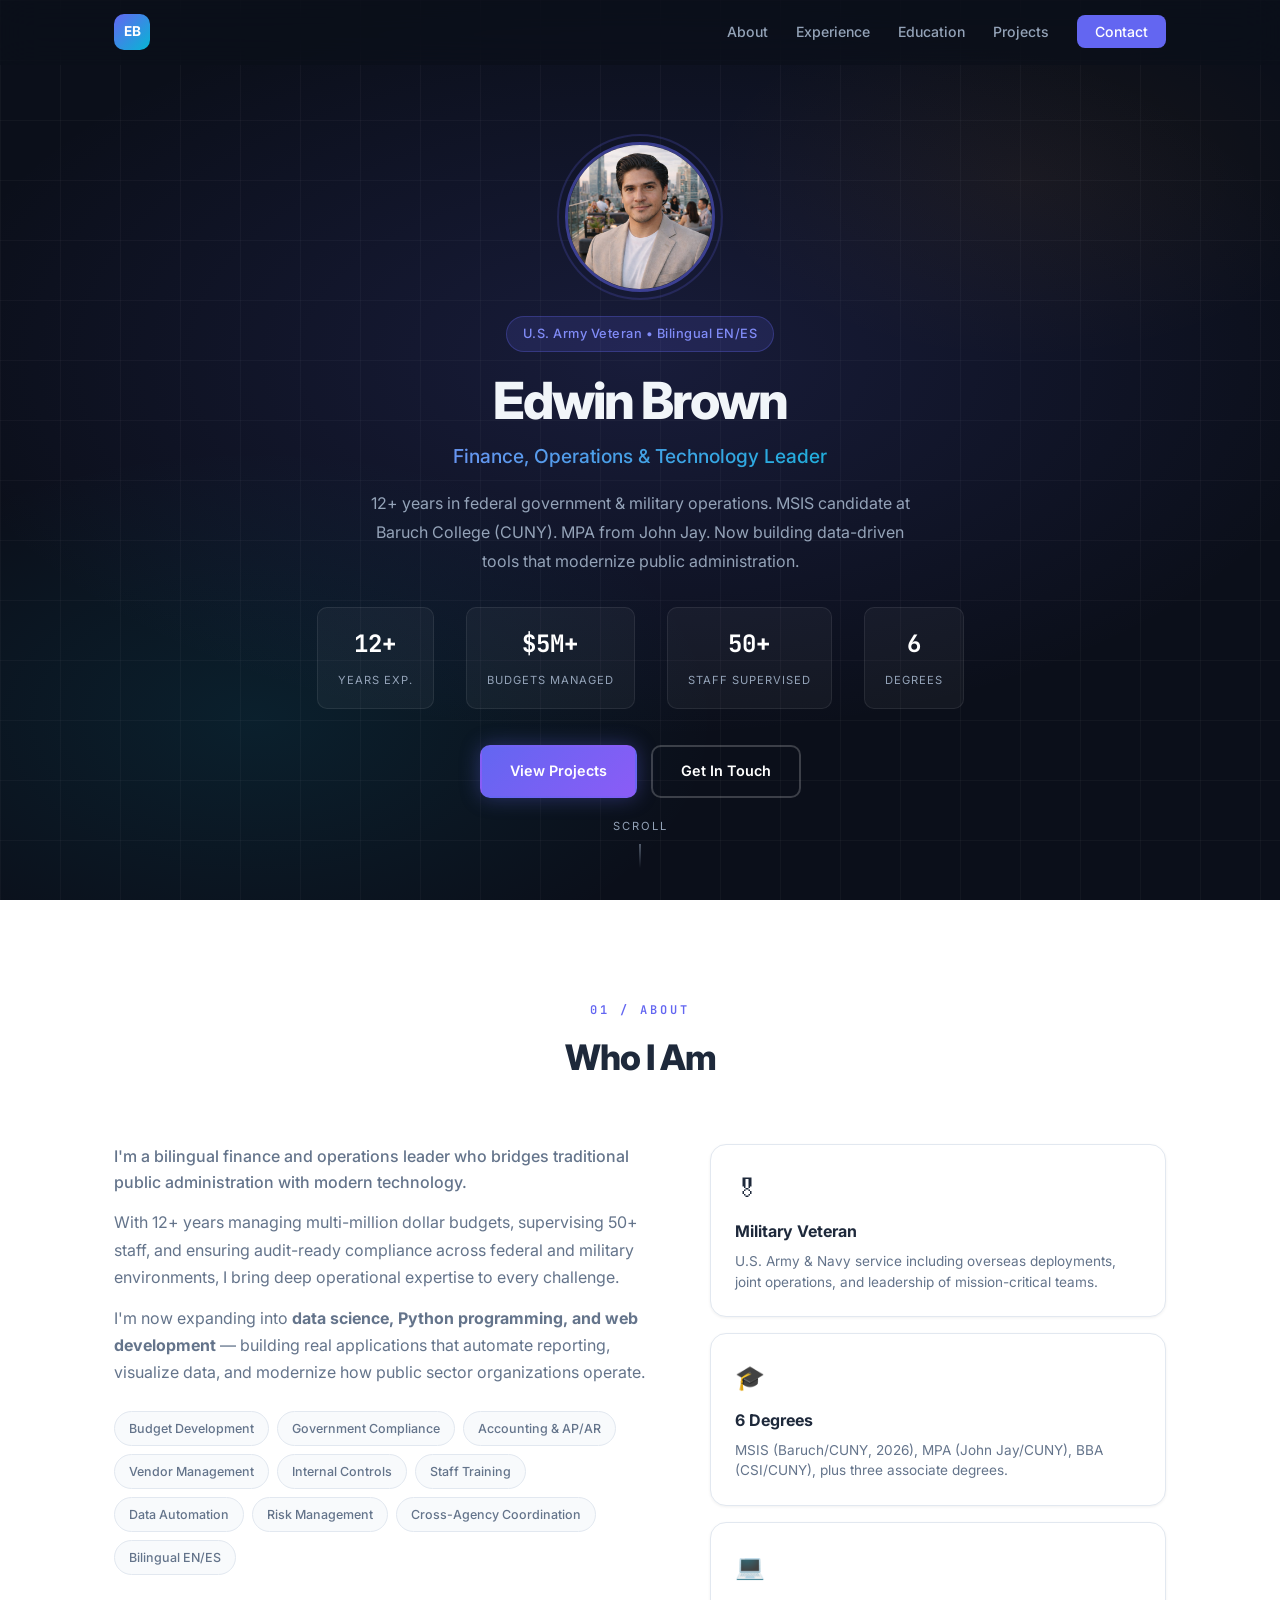
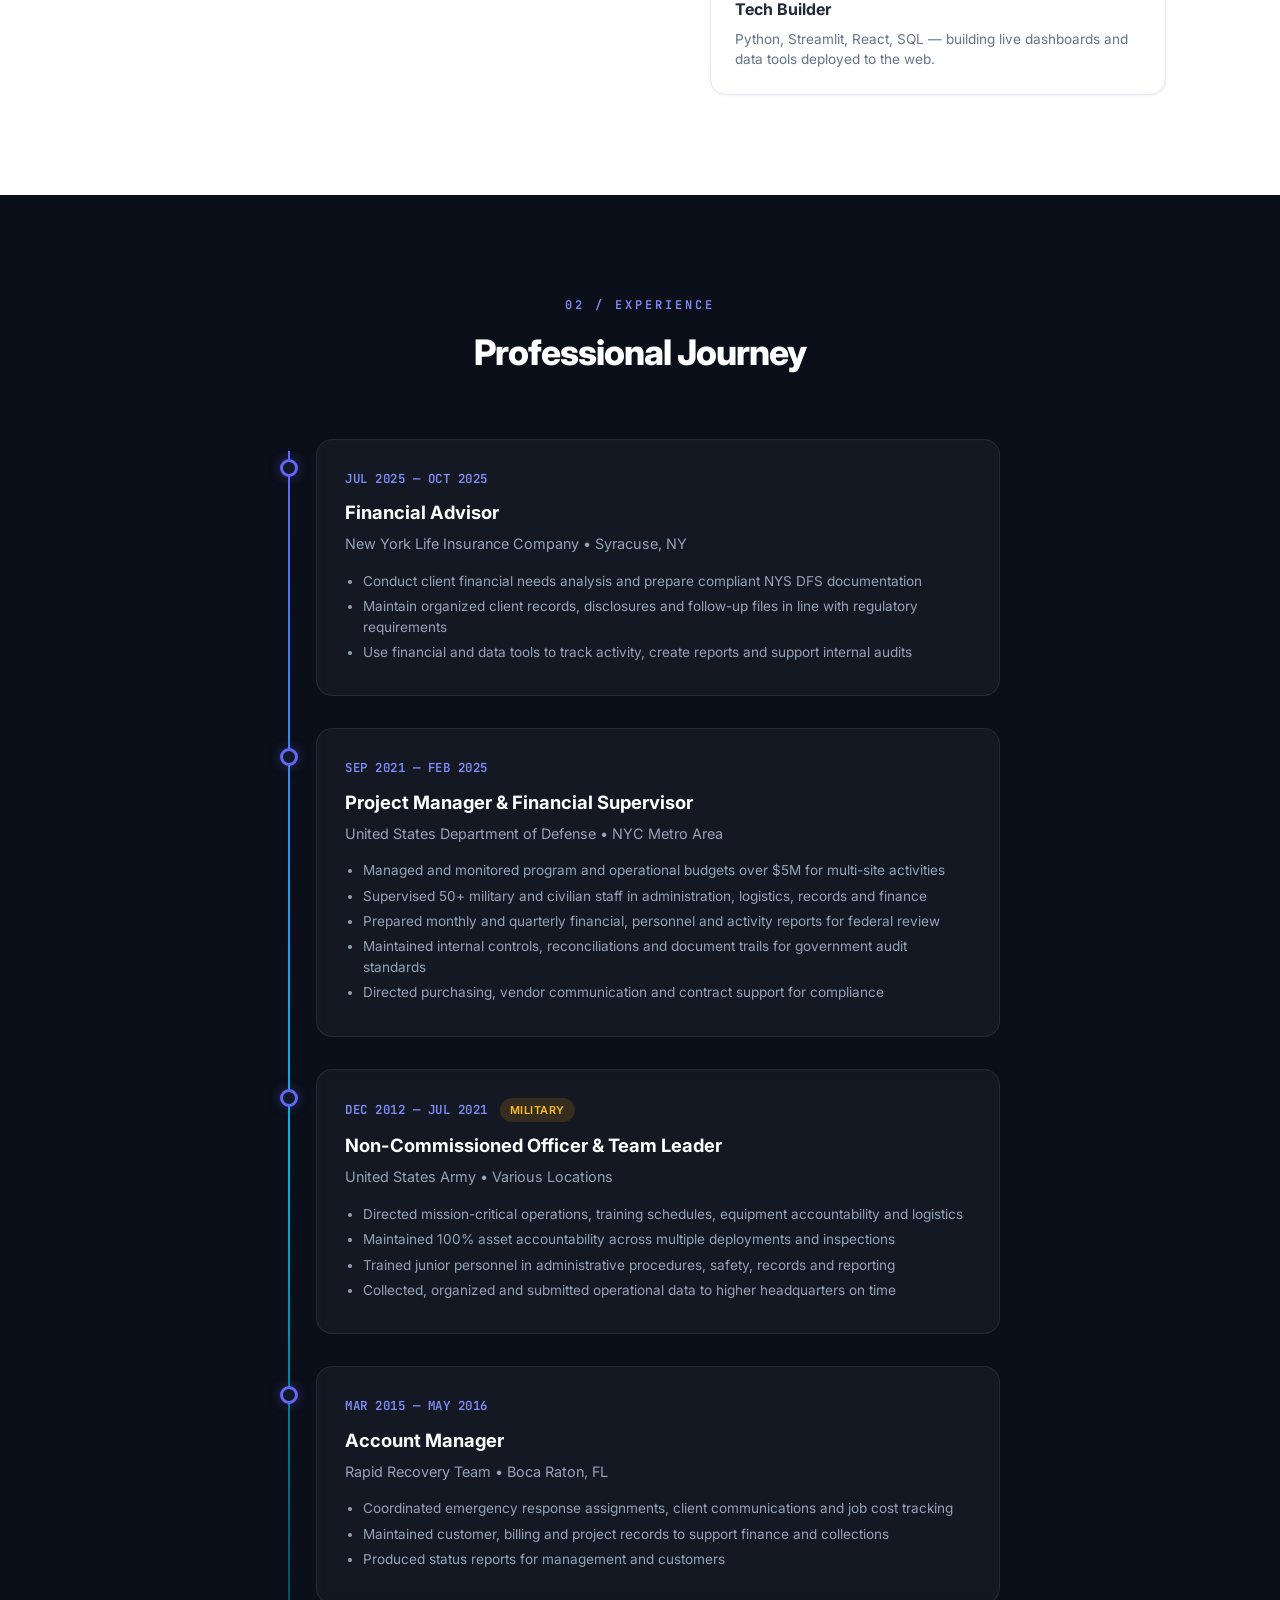
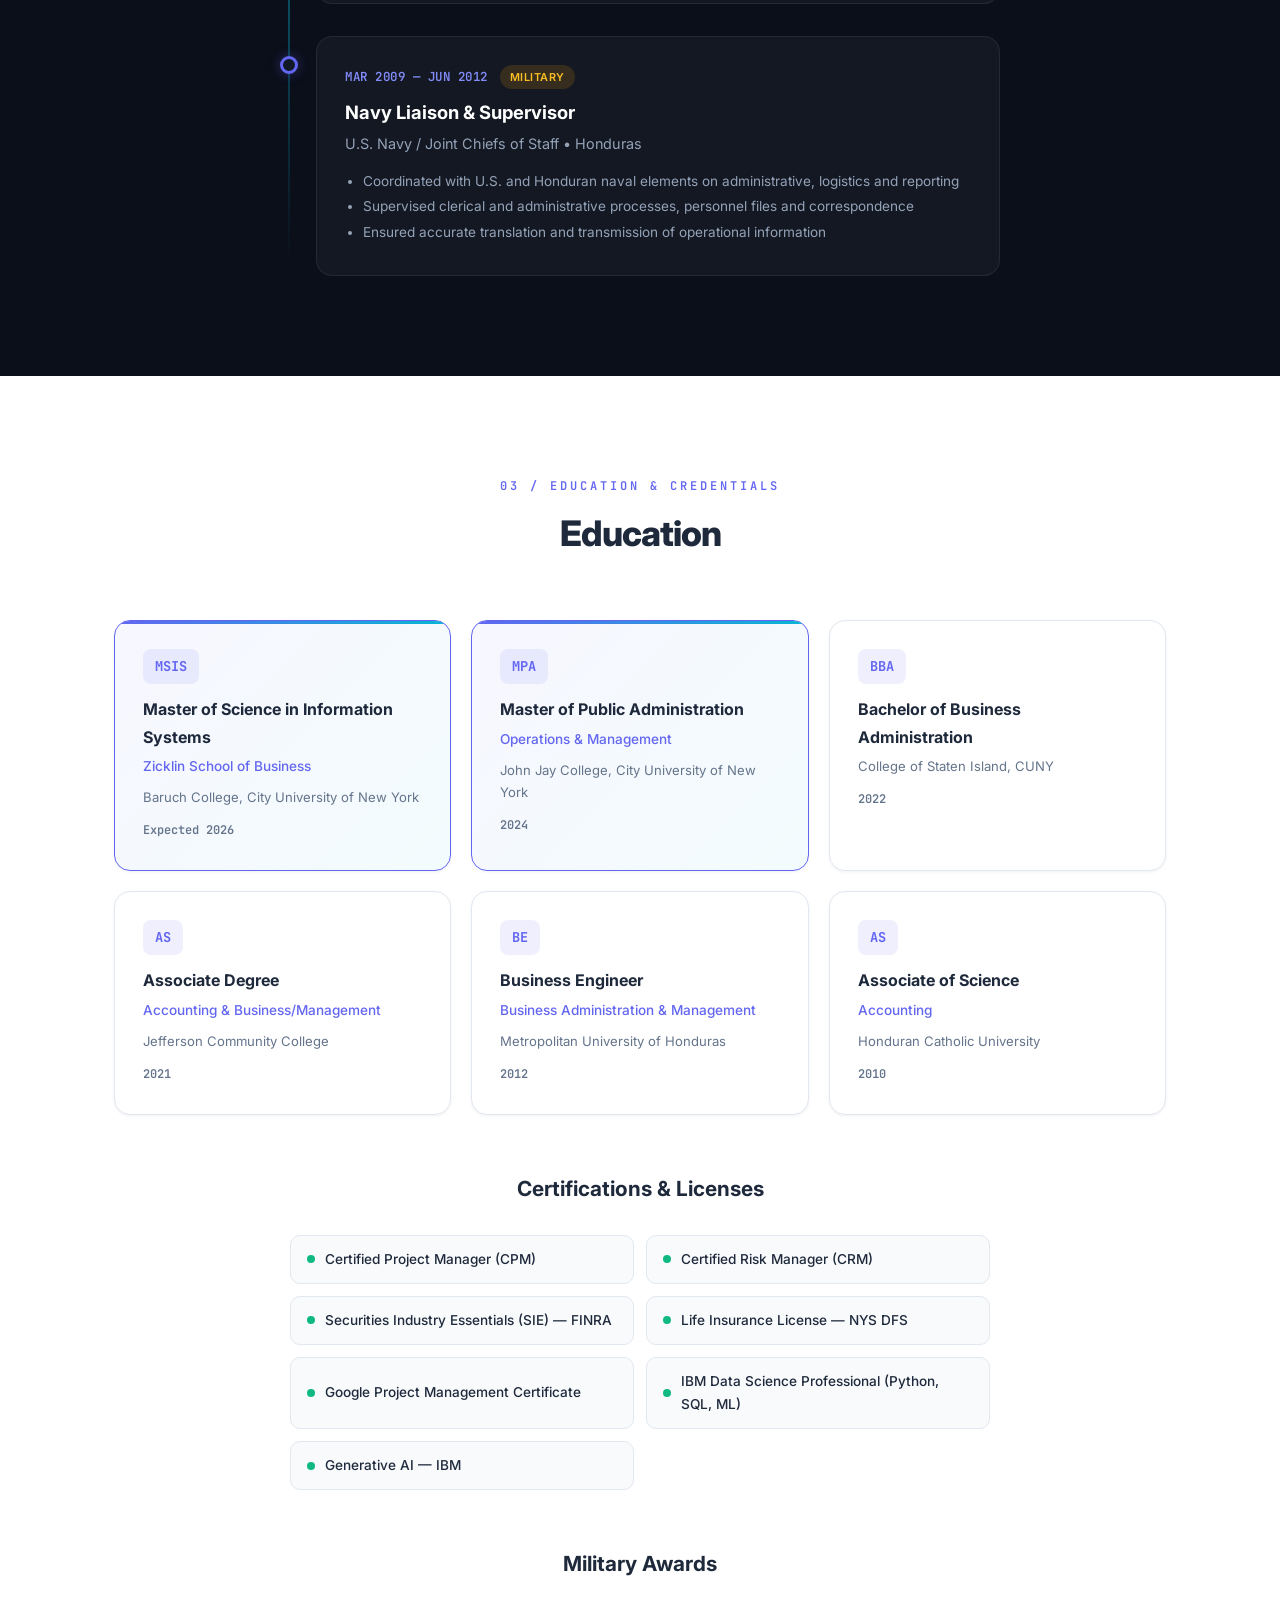
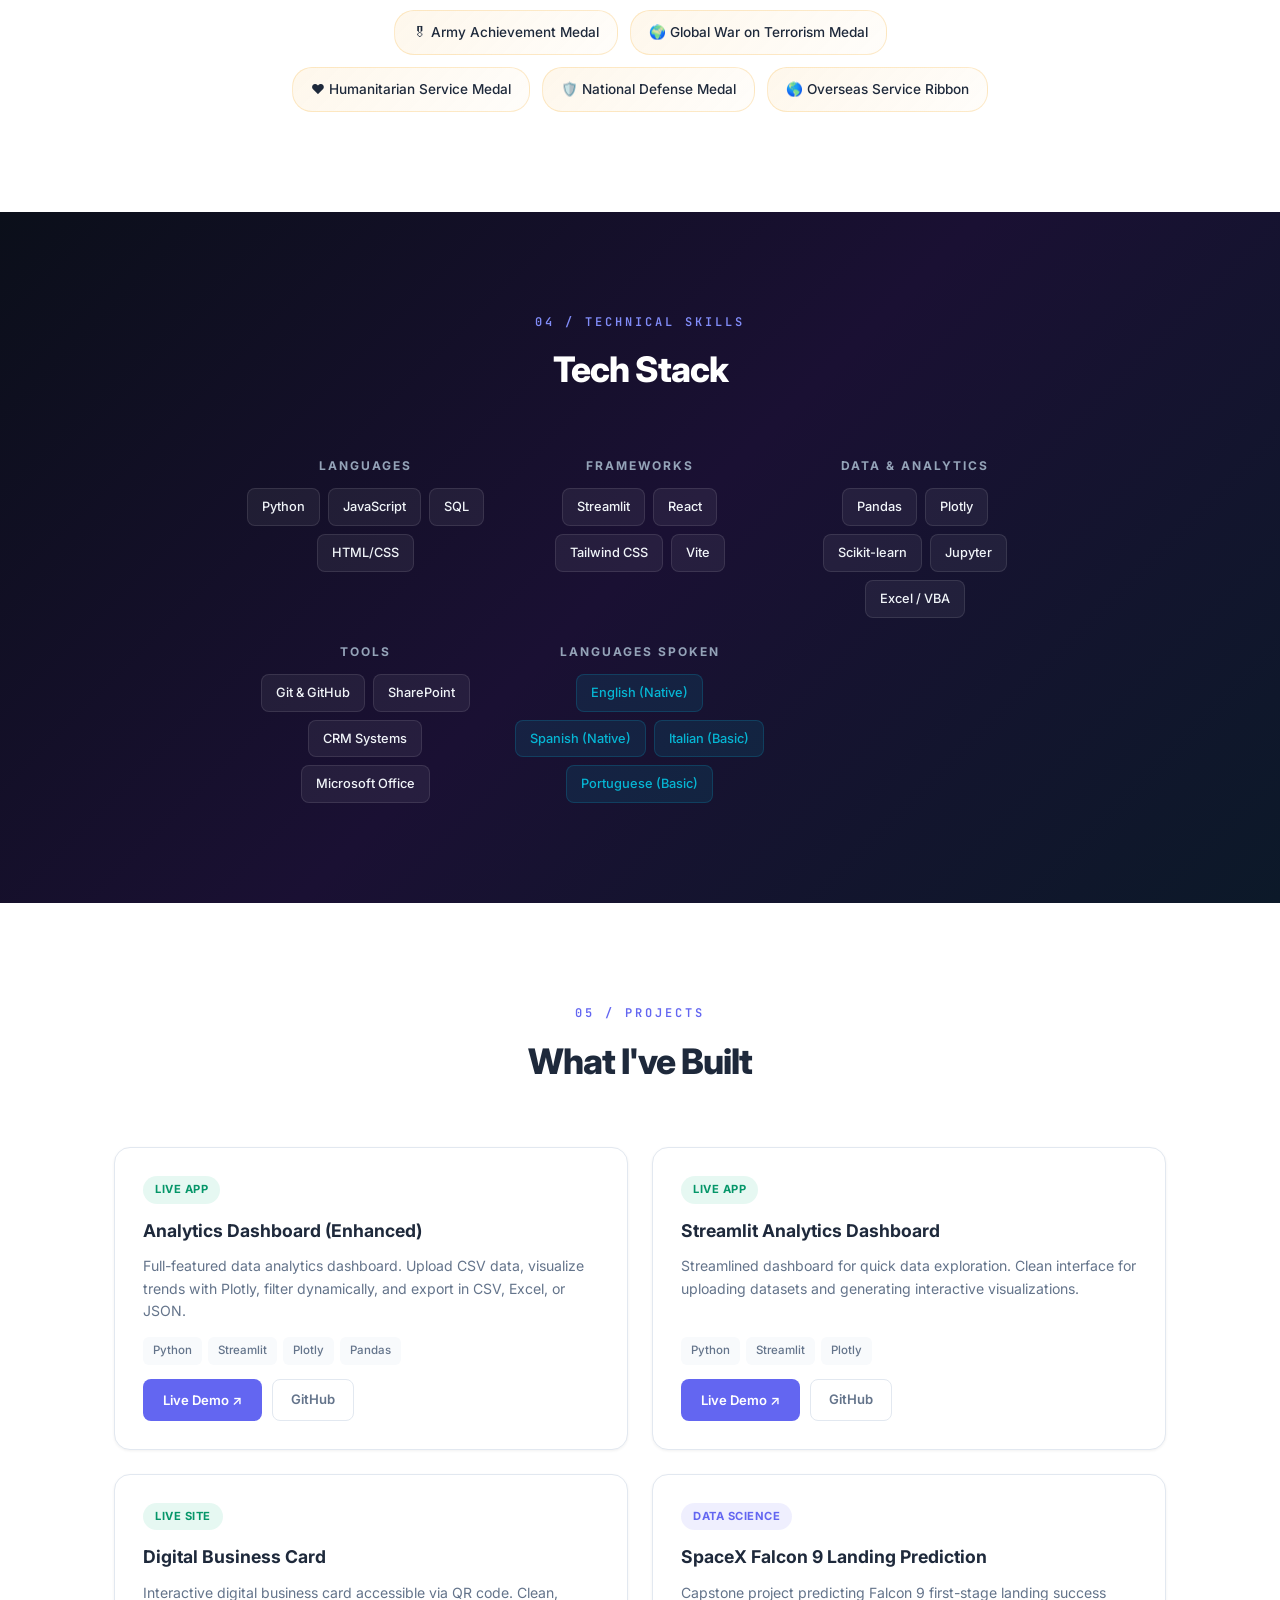
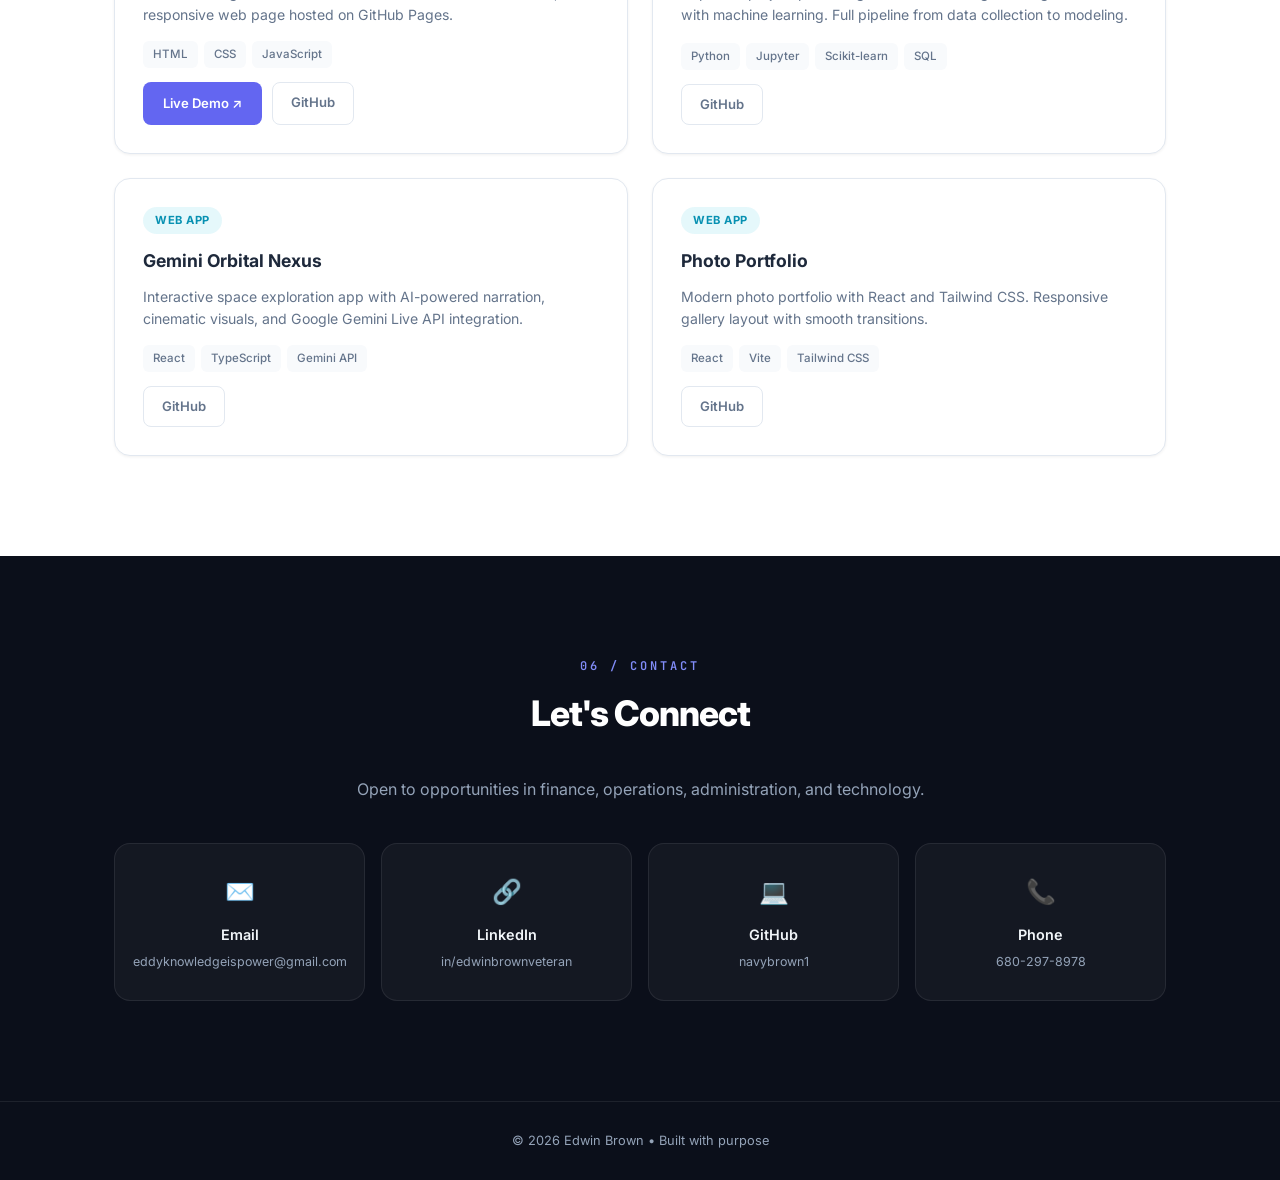
==== commit 324247fb: "Fix NY Life dates, add MSIS degree (Baruch/CUNY 2026) Co-authored-by: Cursor <cursoragent@cursor.com" ====
--- a/index.html
+++ b/index.html
@@ -45,7 +45,7 @@
       <div class="hero-badge">U.S. Army Veteran &bull; Bilingual EN/ES</div>
       <h1>Edwin Brown</h1>
       <p class="hero-title">Finance, Operations &amp; Technology Leader</p>
-      <p class="hero-subtitle">12+ years in federal government &amp; military operations. MPA from John Jay College (CUNY). Now building data-driven tools that modernize public administration.</p>
+      <p class="hero-subtitle">12+ years in federal government &amp; military operations. MSIS candidate at Baruch College (CUNY). MPA from John Jay. Now building data-driven tools that modernize public administration.</p>
       <div class="hero-stats">
         <div class="hero-stat">
           <span class="stat-num">12+</span>
@@ -60,7 +60,7 @@
           <span class="stat-label">Staff Supervised</span>
         </div>
         <div class="hero-stat">
-          <span class="stat-num">5</span>
+          <span class="stat-num">6</span>
           <span class="stat-label">Degrees</span>
         </div>
       </div>
@@ -106,8 +106,8 @@
           </div>
           <div class="about-card">
             <div class="about-card-icon">&#127891;</div>
-            <h3>5 Degrees</h3>
-            <p>MPA (John Jay/CUNY), BBA (CSI/CUNY), plus three associate degrees in accounting and business.</p>
+            <h3>6 Degrees</h3>
+            <p>MSIS (Baruch/CUNY, 2026), MPA (John Jay/CUNY), BBA (CSI/CUNY), plus three associate degrees.</p>
           </div>
           <div class="about-card">
             <div class="about-card-icon">&#128187;</div>
@@ -130,8 +130,7 @@
           <div class="timeline-dot"></div>
           <div class="timeline-card">
             <div class="timeline-header">
-              <span class="timeline-date">Jul 2025 &mdash; Present</span>
-              <span class="timeline-badge current">Current</span>
+              <span class="timeline-date">Jul 2025 &mdash; Oct 2025</span>
             </div>
             <h3>Financial Advisor</h3>
             <p class="timeline-org">New York Life Insurance Company &bull; Syracuse, NY</p>
@@ -222,6 +221,13 @@
       <div class="section-label">03 / Education &amp; Credentials</div>
       <h2 class="section-title">Education</h2>
       <div class="edu-grid">
+        <div class="edu-card featured">
+          <div class="edu-degree">MSIS</div>
+          <h3>Master of Science in Information Systems</h3>
+          <p class="edu-focus">Zicklin School of Business</p>
+          <p class="edu-school">Baruch College, City University of New York</p>
+          <span class="edu-year">Expected 2026</span>
+        </div>
         <div class="edu-card featured">
           <div class="edu-degree">MPA</div>
           <h3>Master of Public Administration</h3>
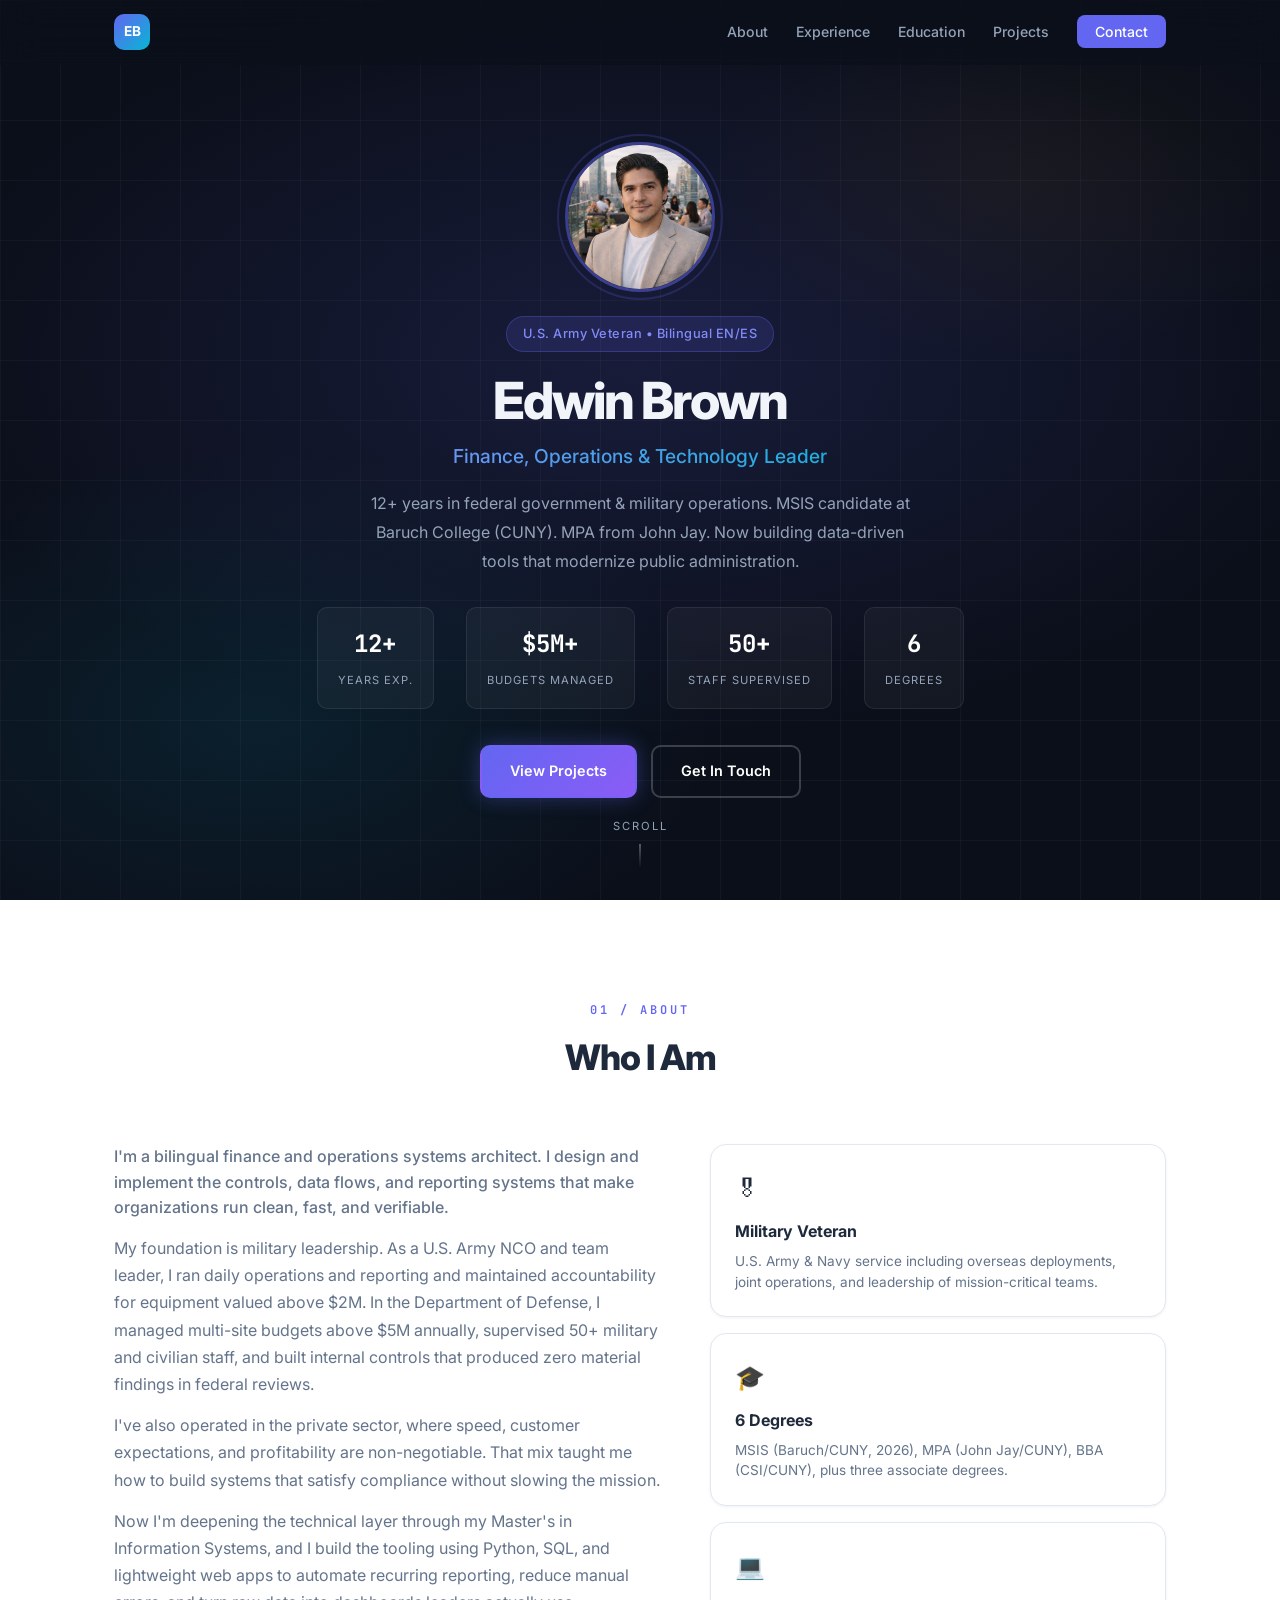
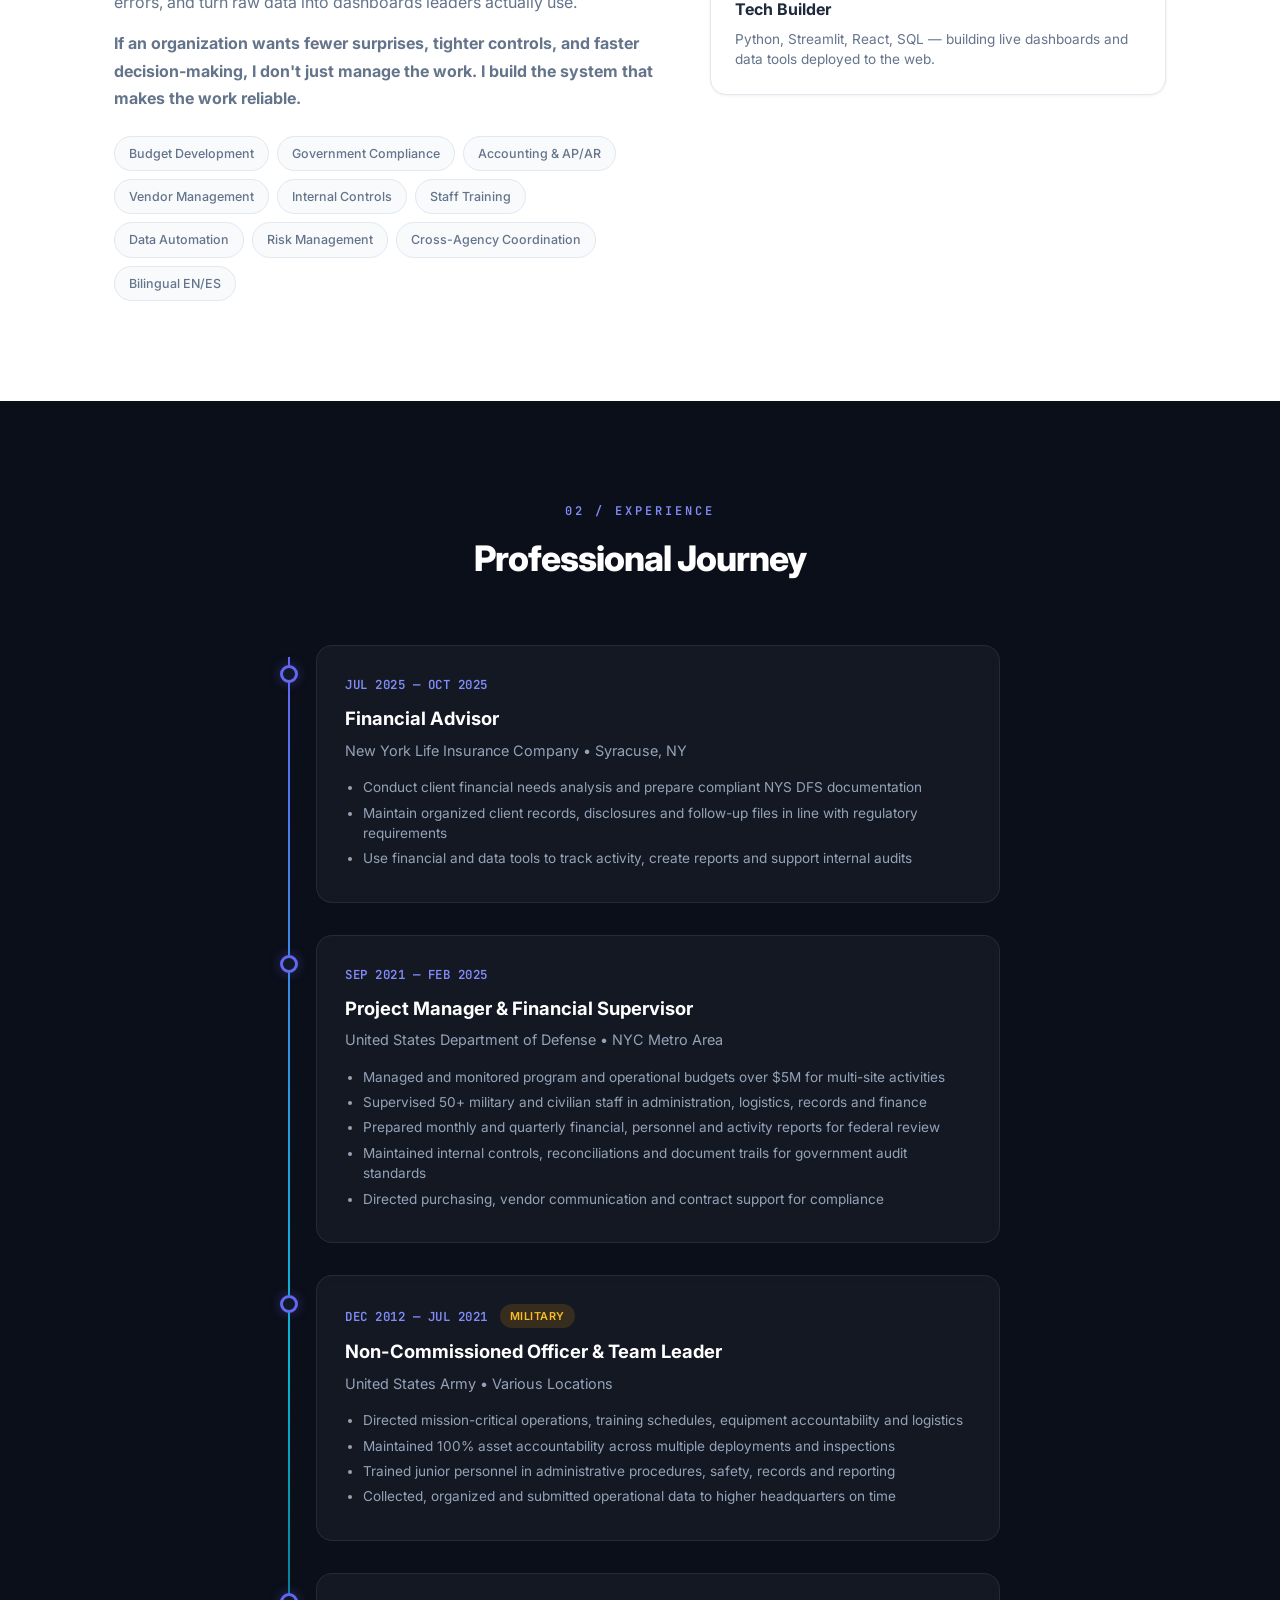
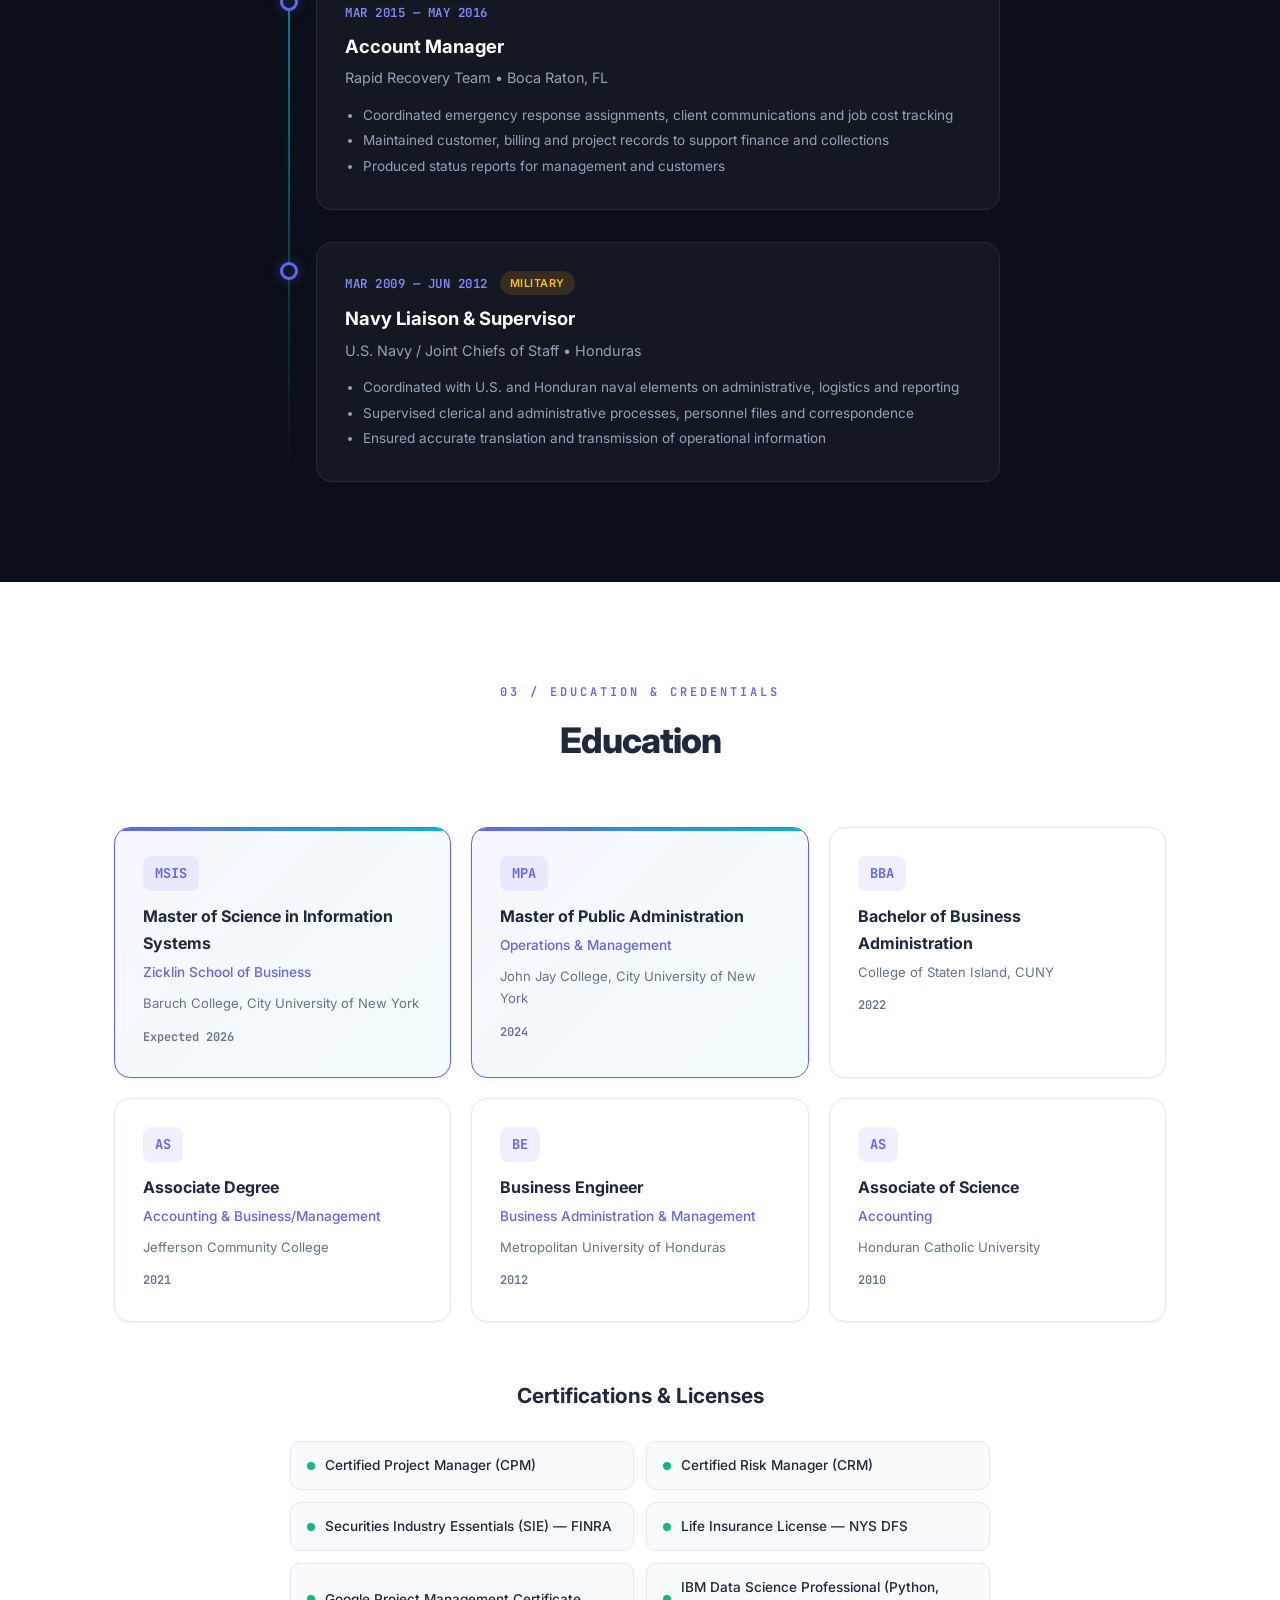
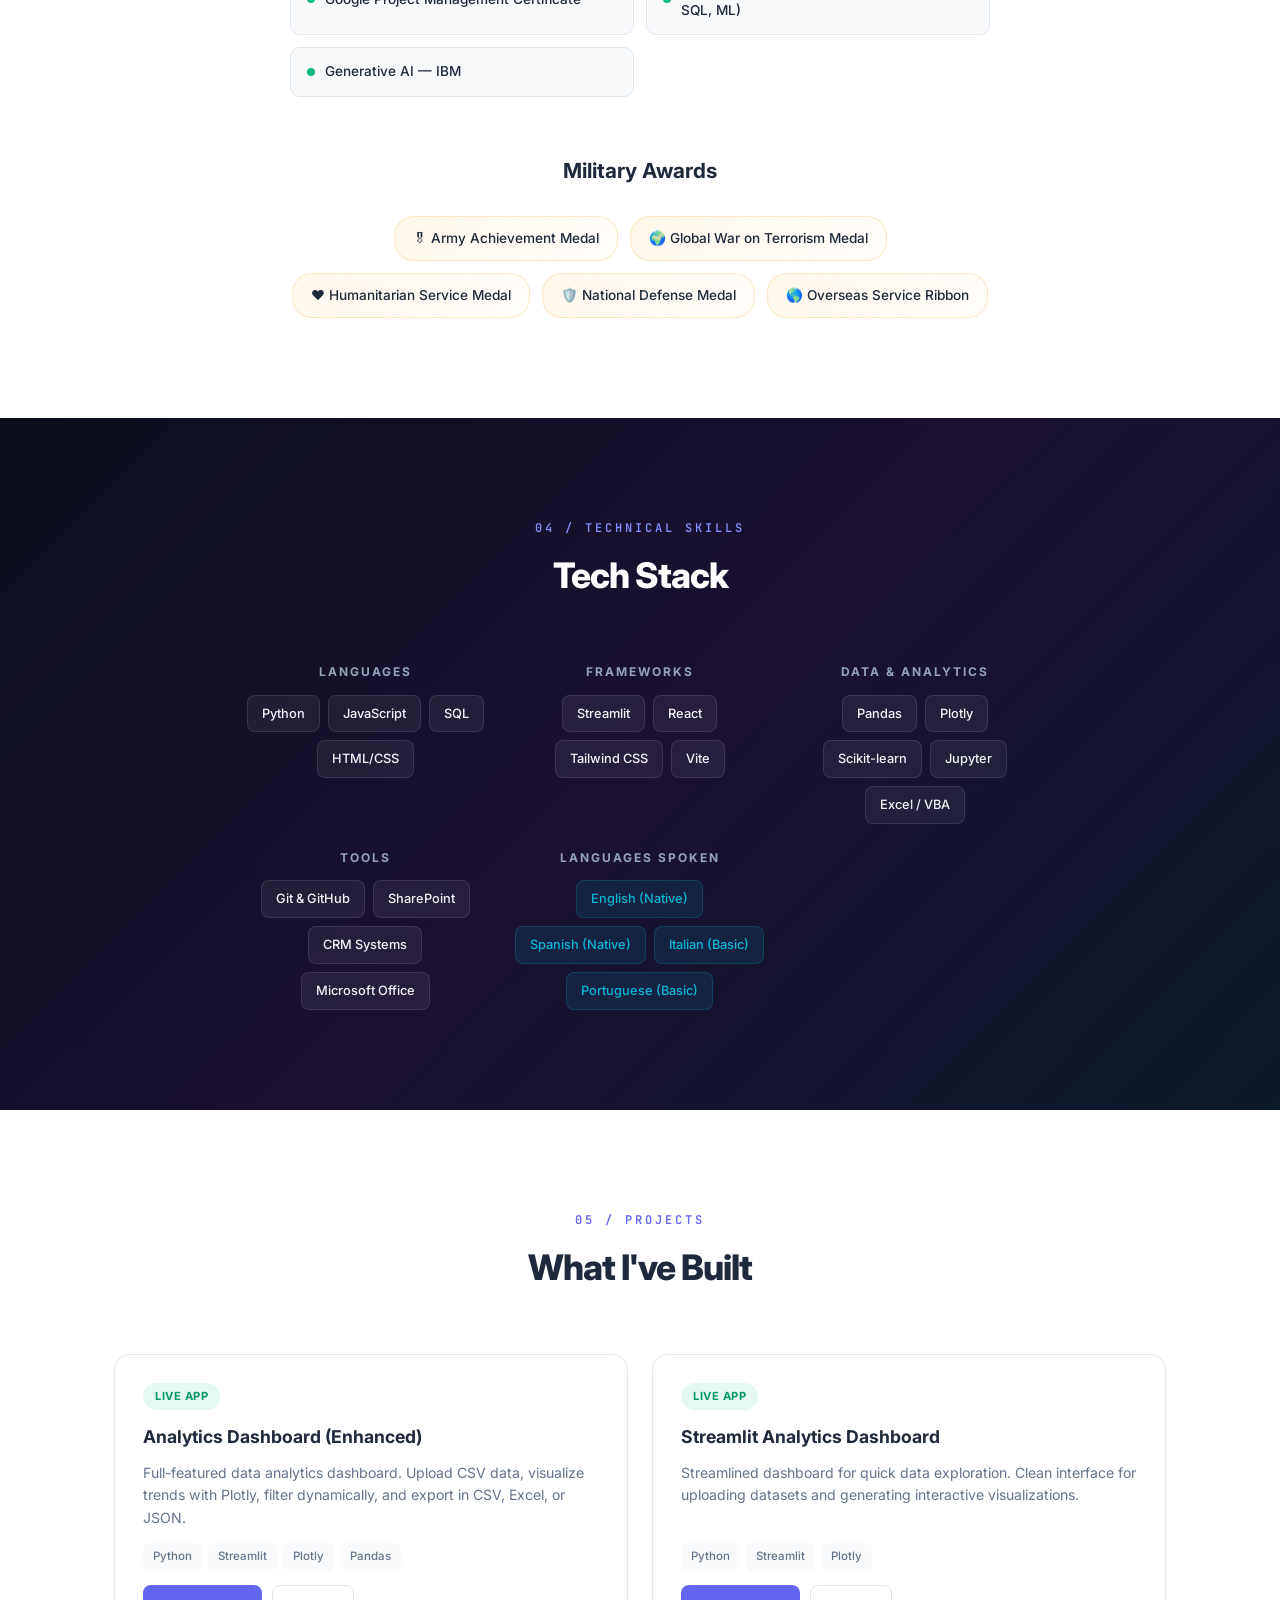
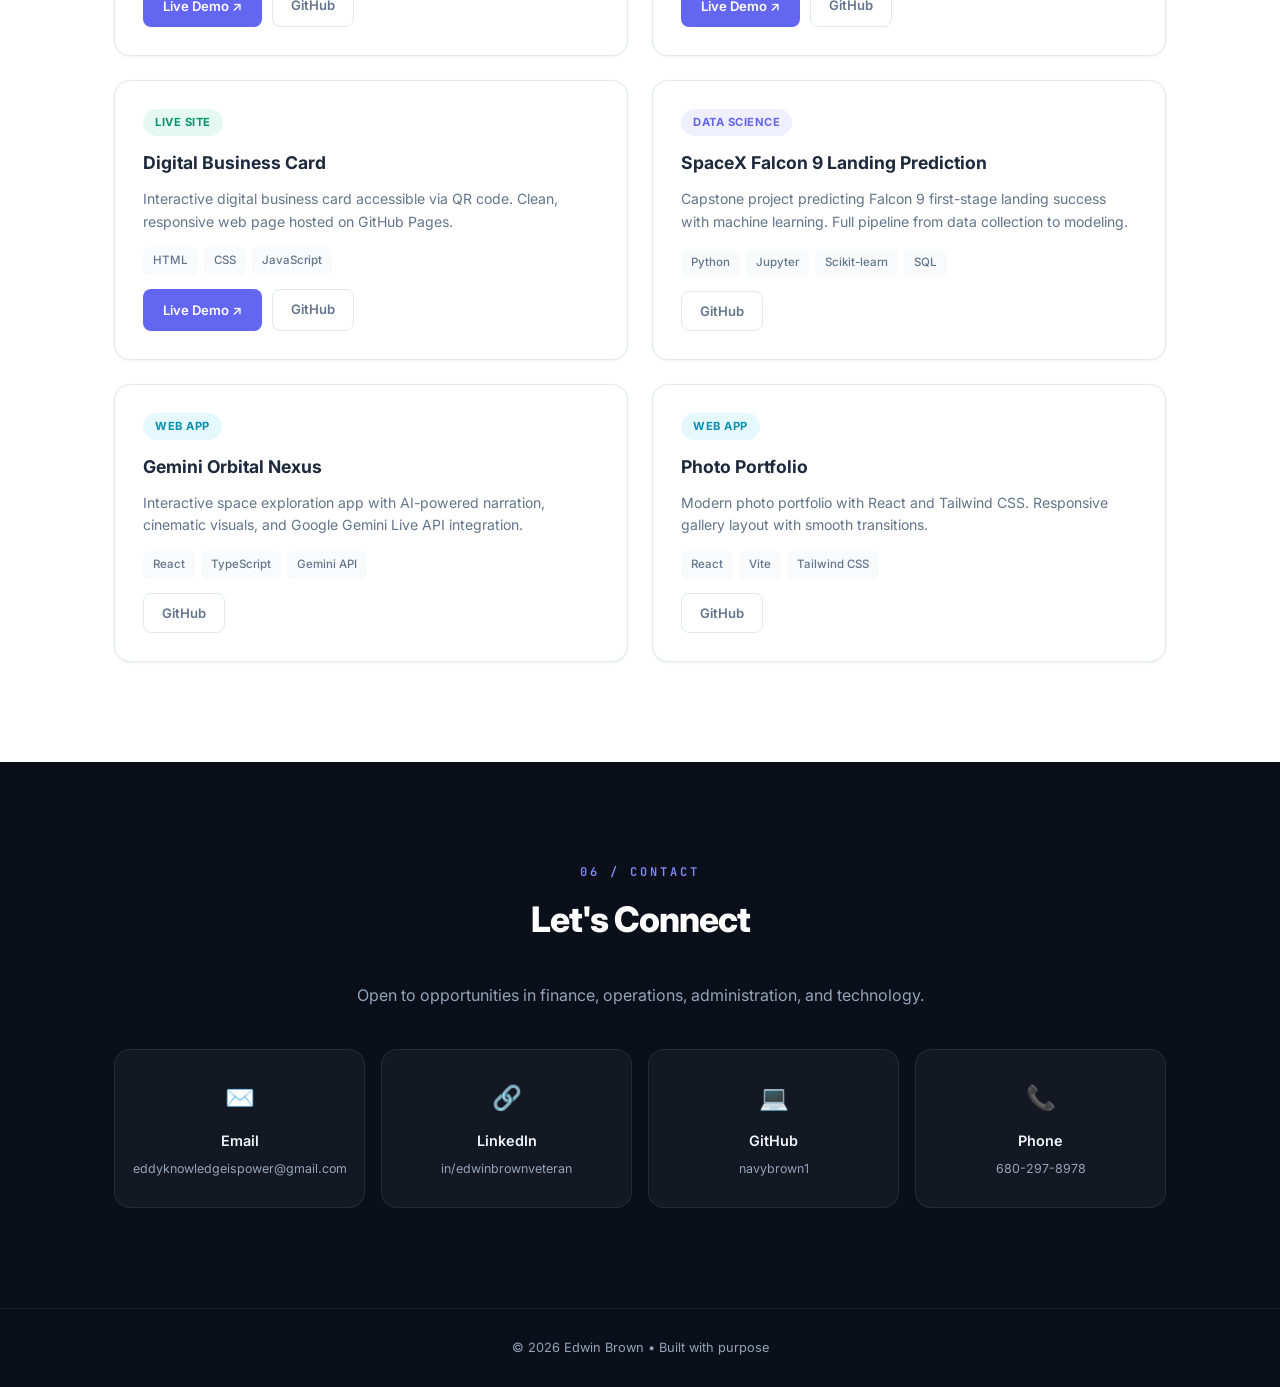
==== commit 15927b70: "Update About section with new intro Co-authored-by: Cursor <cursoragent@cursor.com>" ====
--- a/index.html
+++ b/index.html
@@ -82,9 +82,11 @@
       <h2 class="section-title">Who I Am</h2>
       <div class="about-grid">
         <div class="about-text">
-          <p class="about-lead">I'm a bilingual finance and operations leader who bridges traditional public administration with modern technology.</p>
-          <p>With 12+ years managing multi-million dollar budgets, supervising 50+ staff, and ensuring audit-ready compliance across federal and military environments, I bring deep operational expertise to every challenge.</p>
-          <p>I'm now expanding into <strong>data science, Python programming, and web development</strong> &mdash; building real applications that automate reporting, visualize data, and modernize how public sector organizations operate.</p>
+          <p class="about-lead">I'm a bilingual finance and operations systems architect. I design and implement the controls, data flows, and reporting systems that make organizations run clean, fast, and verifiable.</p>
+          <p>My foundation is military leadership. As a U.S. Army NCO and team leader, I ran daily operations and reporting and maintained accountability for equipment valued above $2M. In the Department of Defense, I managed multi-site budgets above $5M annually, supervised 50+ military and civilian staff, and built internal controls that produced zero material findings in federal reviews.</p>
+          <p>I've also operated in the private sector, where speed, customer expectations, and profitability are non-negotiable. That mix taught me how to build systems that satisfy compliance without slowing the mission.</p>
+          <p>Now I'm deepening the technical layer through my Master's in Information Systems, and I build the tooling using Python, SQL, and lightweight web apps to automate recurring reporting, reduce manual errors, and turn raw data into dashboards leaders actually use.</p>
+          <p><strong>If an organization wants fewer surprises, tighter controls, and faster decision-making, I don't just manage the work. I build the system that makes the work reliable.</strong></p>
           <div class="about-tags">
             <span class="about-tag">Budget Development</span>
             <span class="about-tag">Government Compliance</span>
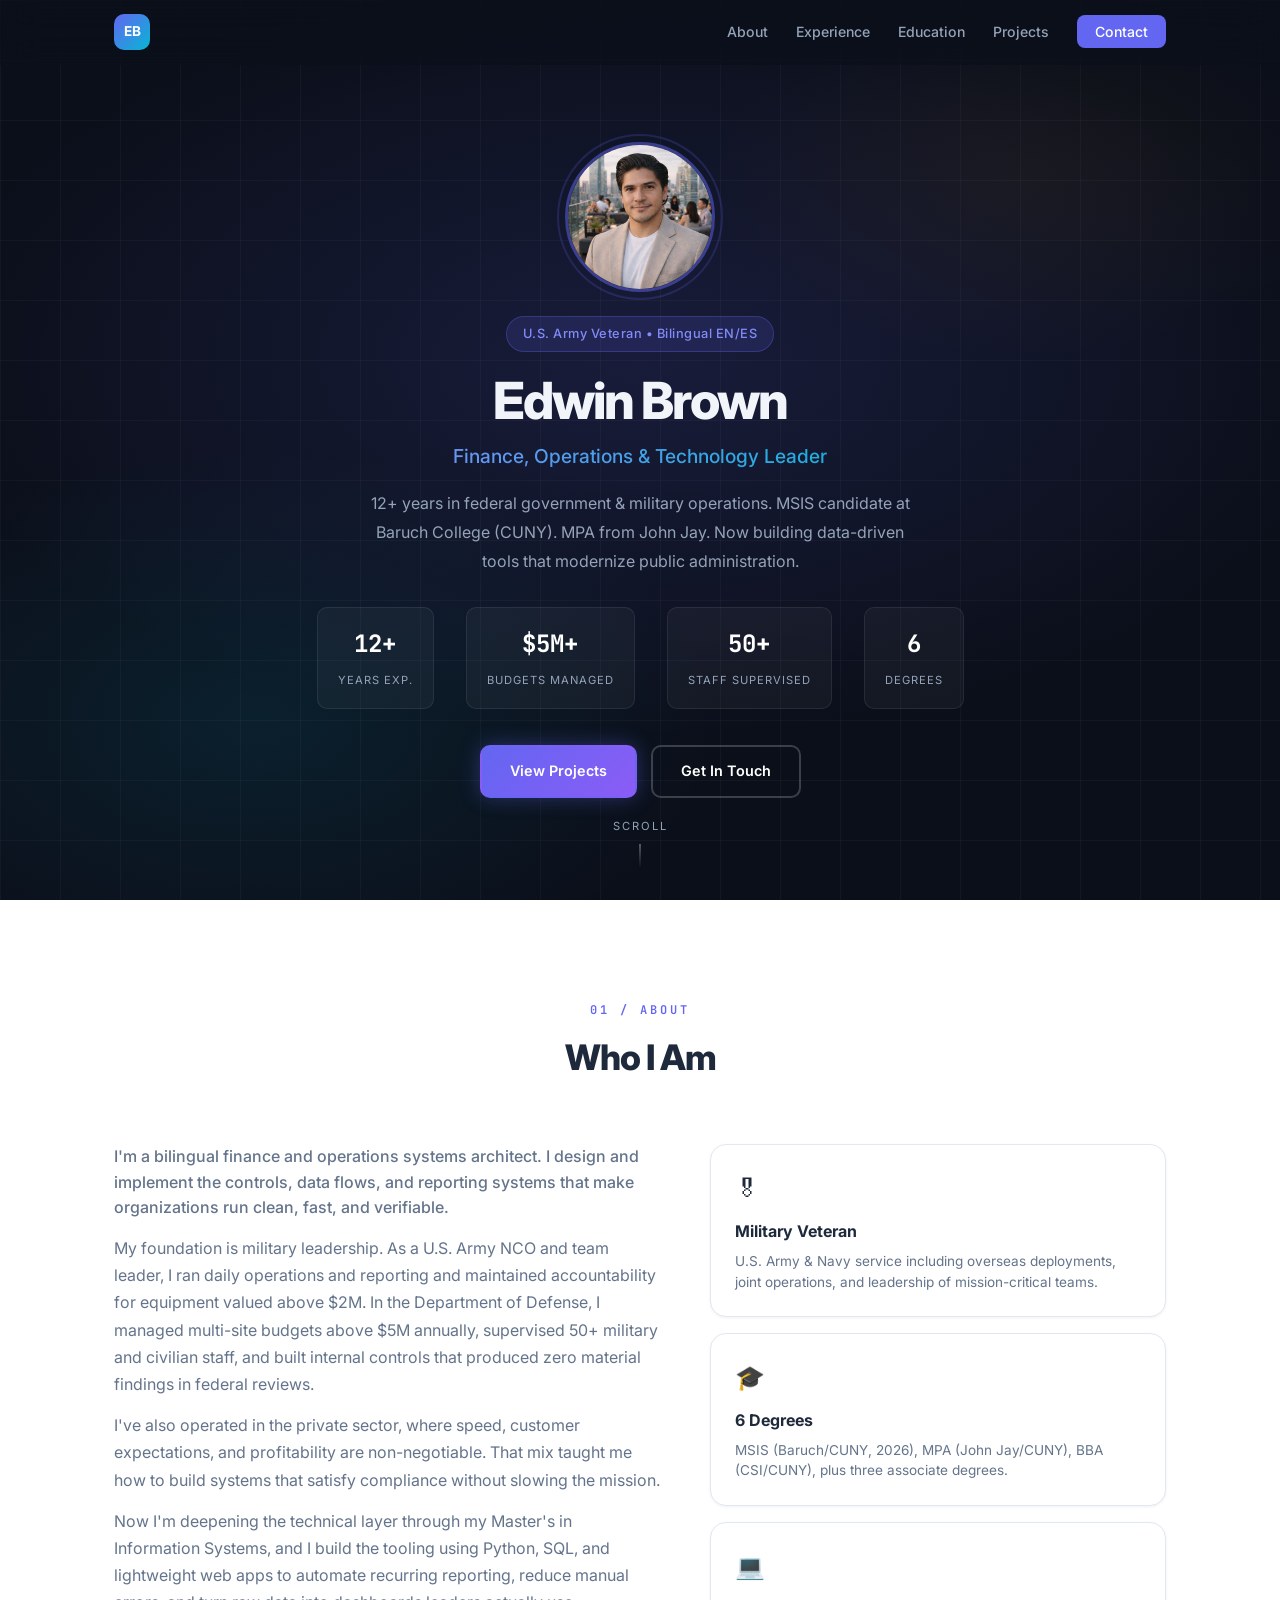
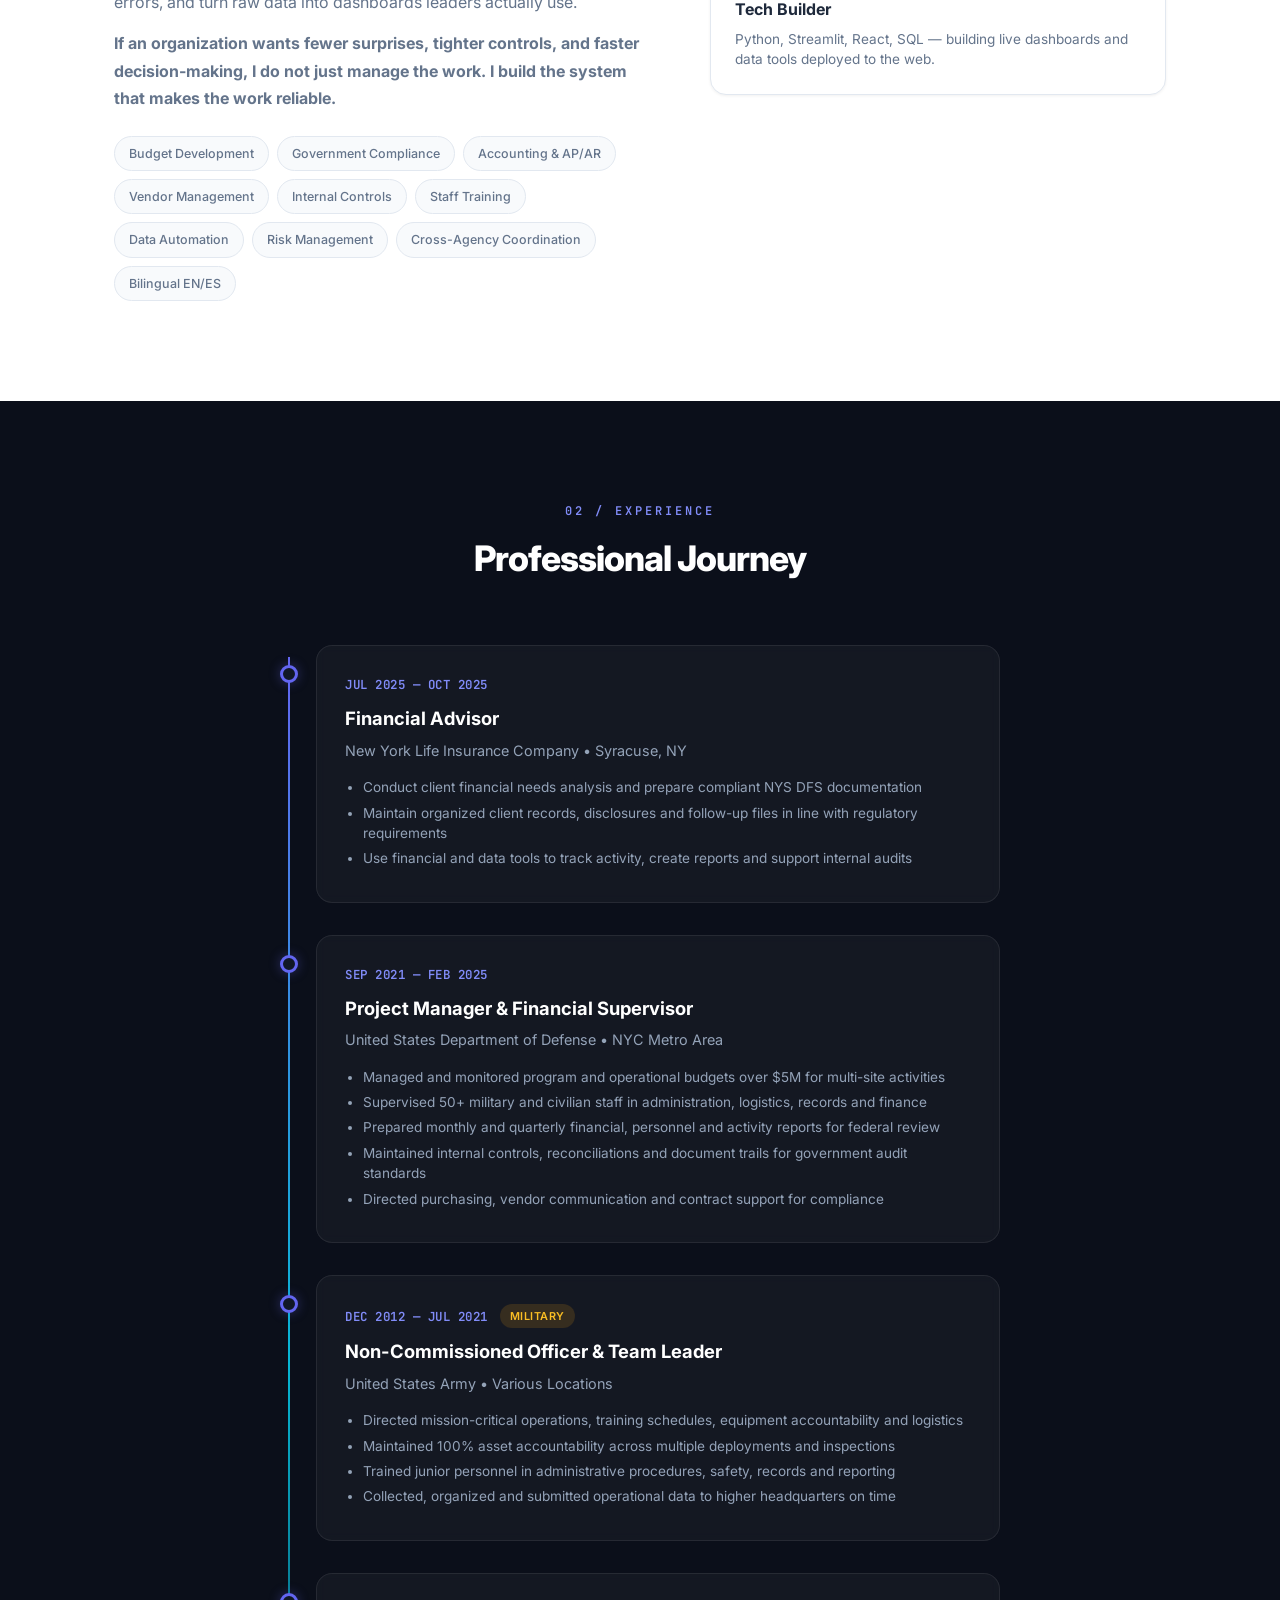
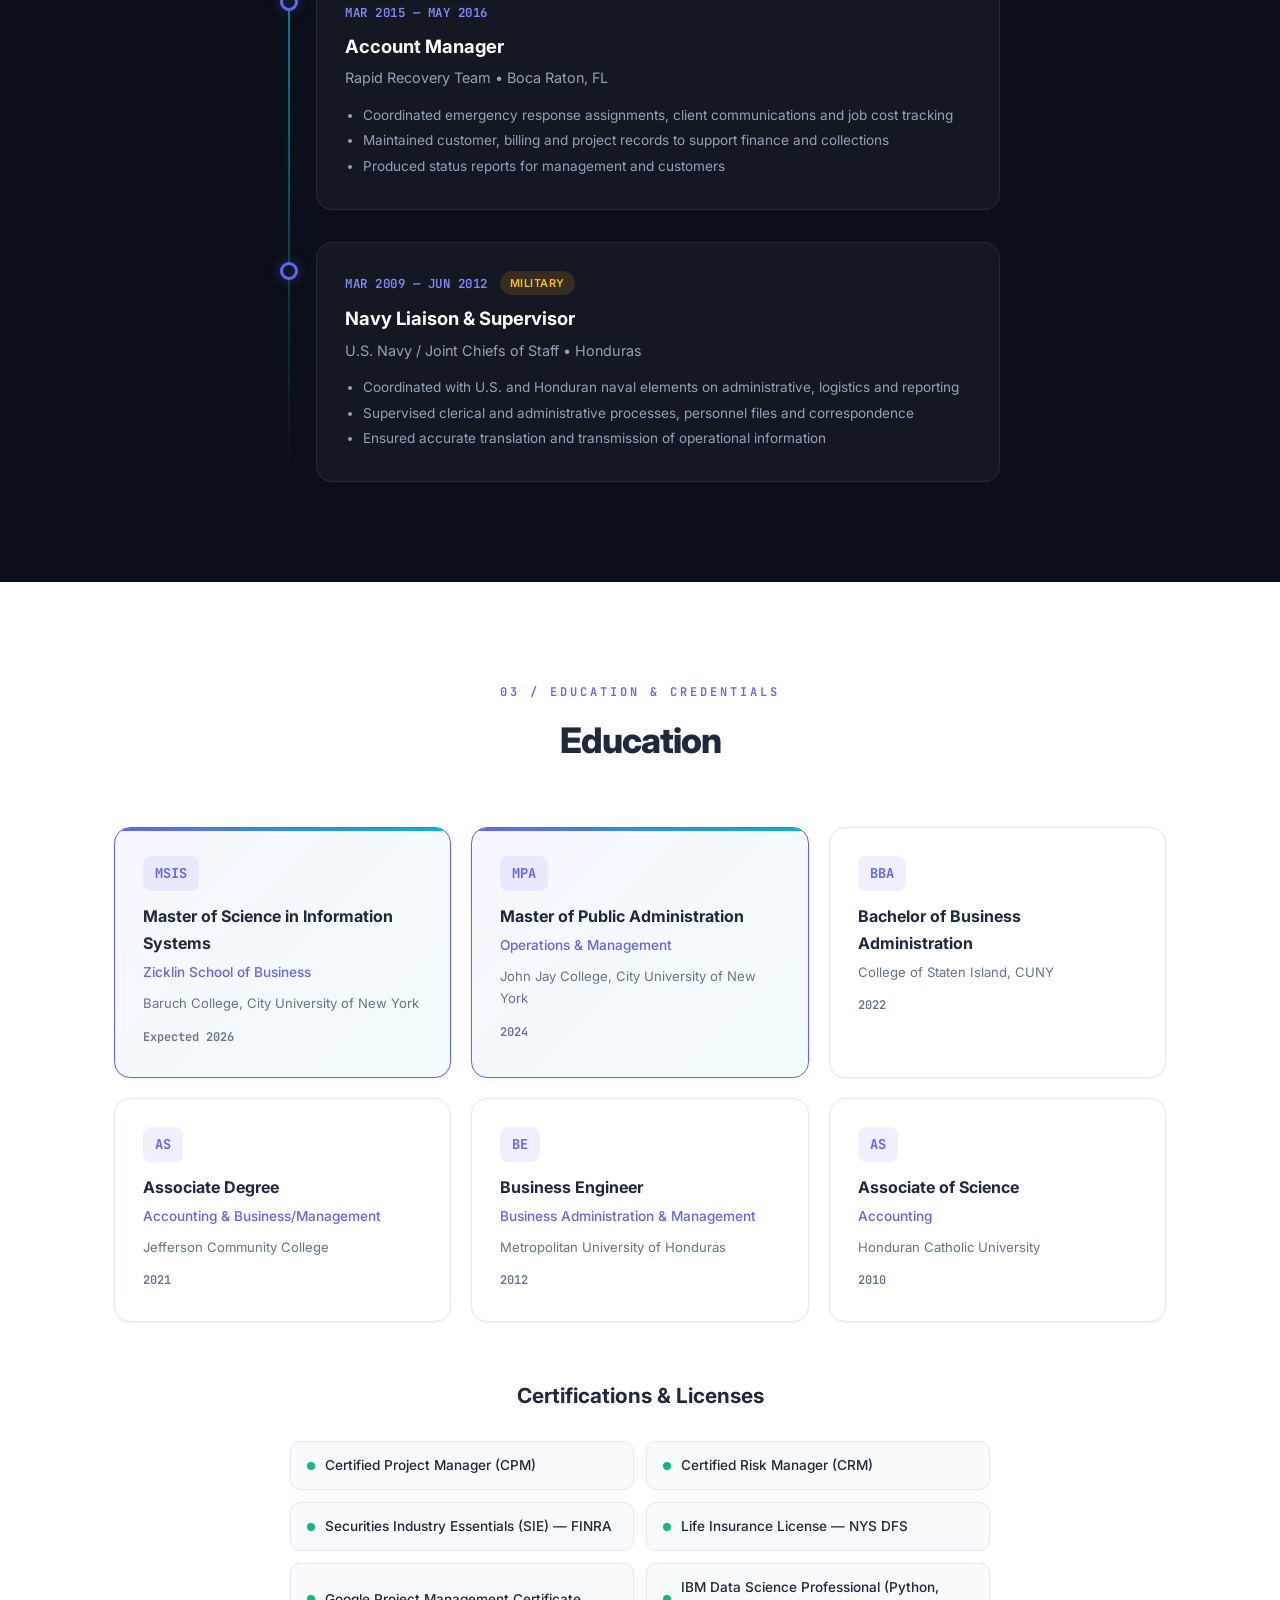
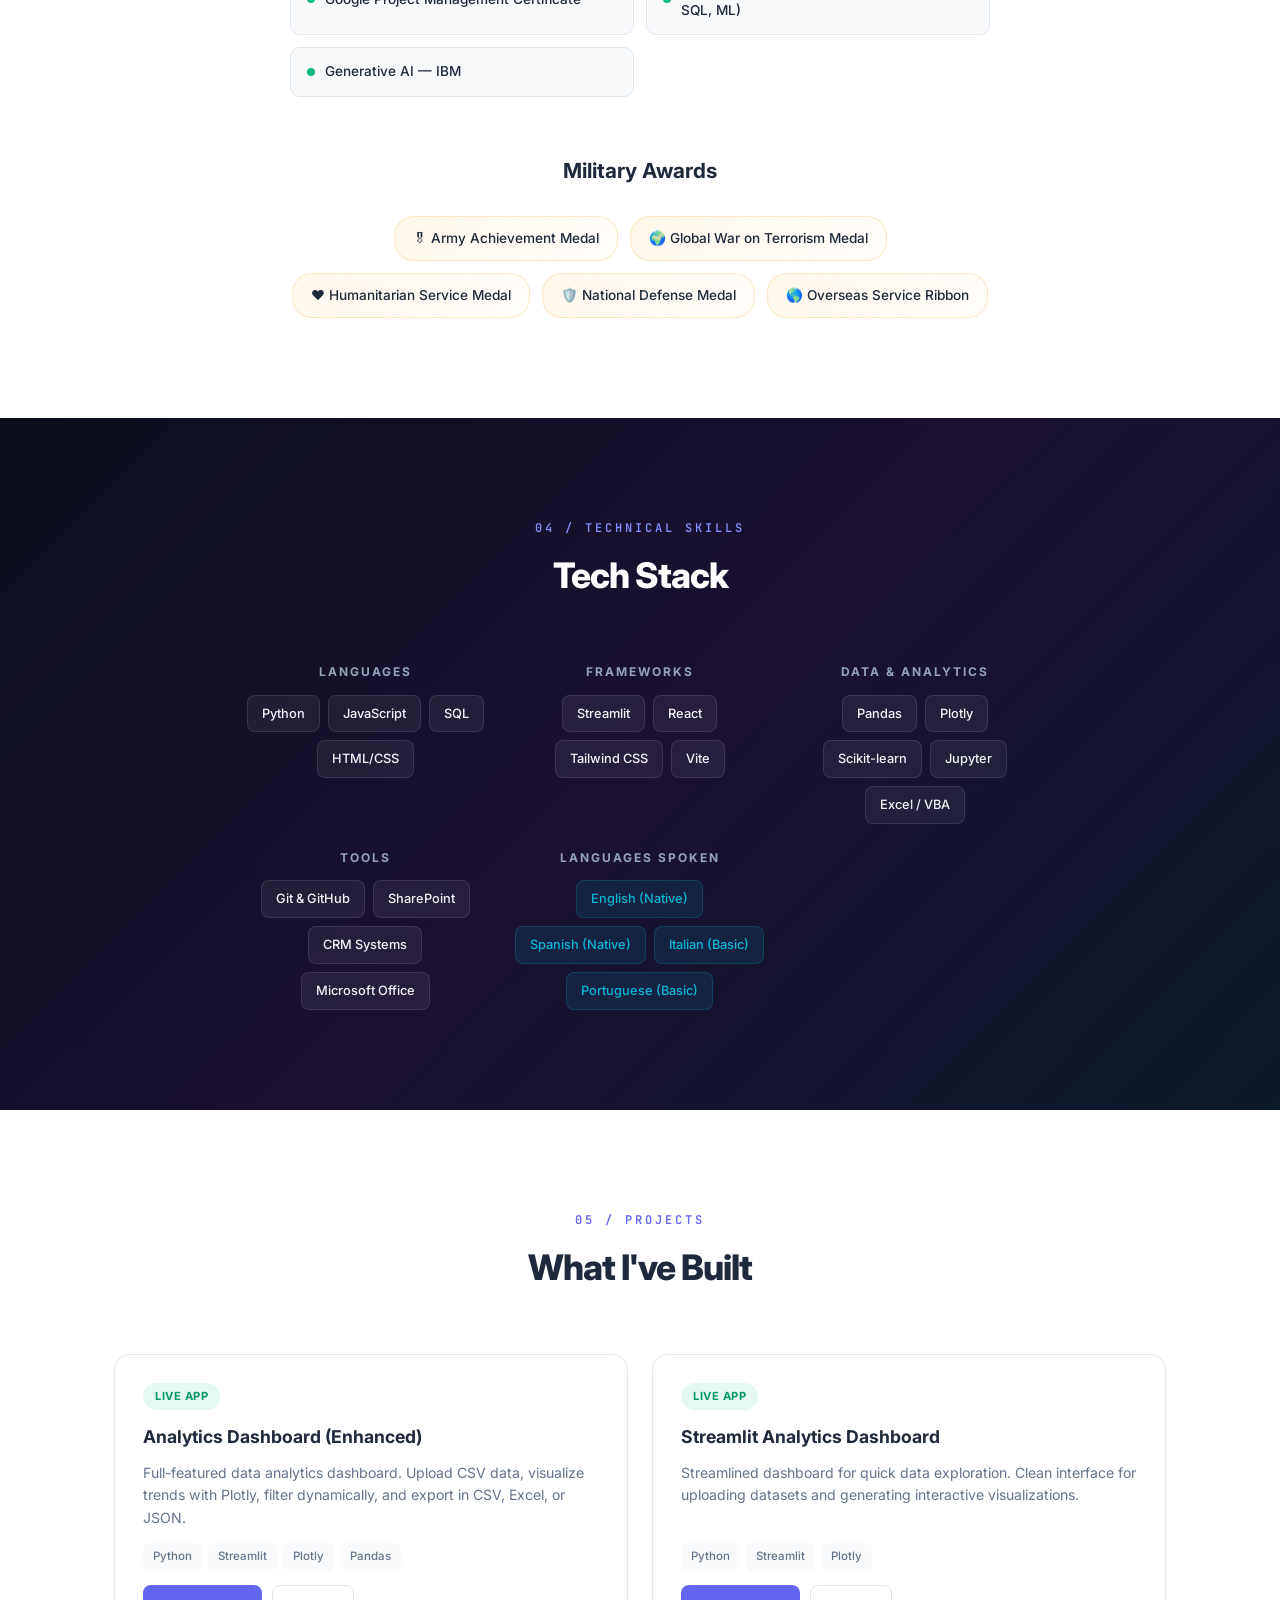
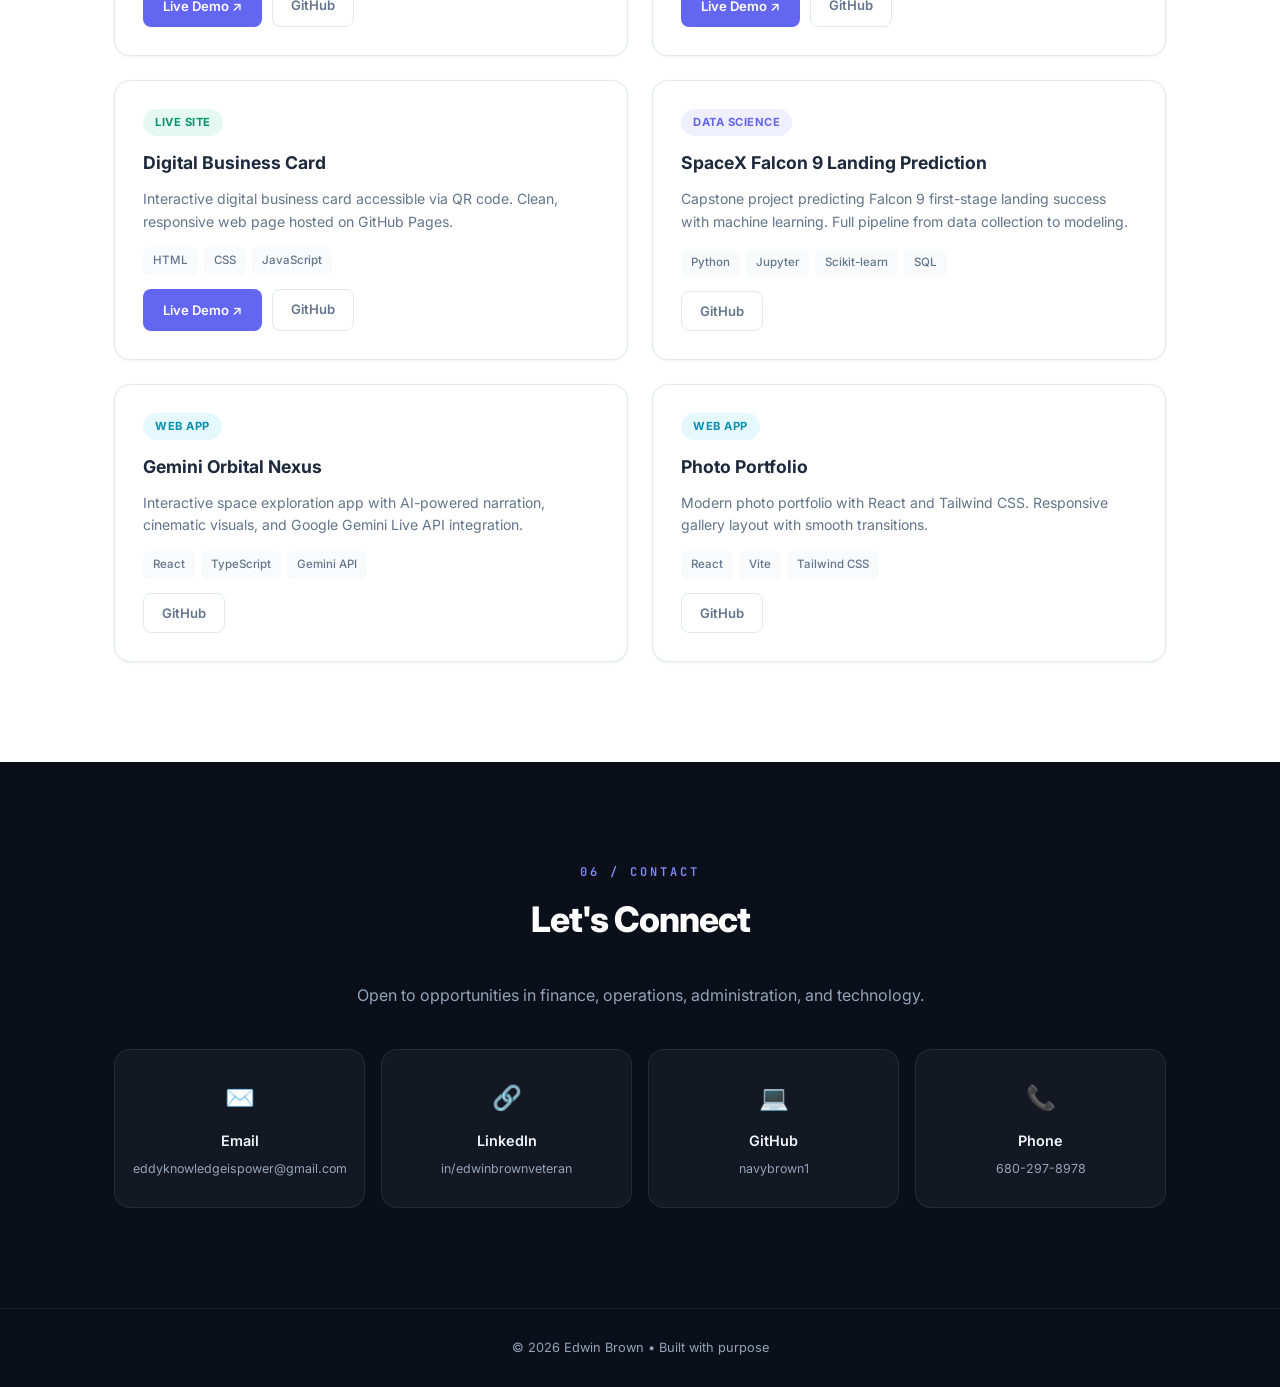
==== commit 7bc84e82: "Fix intro wording: do not instead of don't Co-authored-by: Cursor <cursoragent@cursor.com>" ====
--- a/index.html
+++ b/index.html
@@ -86,7 +86,7 @@
           <p>My foundation is military leadership. As a U.S. Army NCO and team leader, I ran daily operations and reporting and maintained accountability for equipment valued above $2M. In the Department of Defense, I managed multi-site budgets above $5M annually, supervised 50+ military and civilian staff, and built internal controls that produced zero material findings in federal reviews.</p>
           <p>I've also operated in the private sector, where speed, customer expectations, and profitability are non-negotiable. That mix taught me how to build systems that satisfy compliance without slowing the mission.</p>
           <p>Now I'm deepening the technical layer through my Master's in Information Systems, and I build the tooling using Python, SQL, and lightweight web apps to automate recurring reporting, reduce manual errors, and turn raw data into dashboards leaders actually use.</p>
-          <p><strong>If an organization wants fewer surprises, tighter controls, and faster decision-making, I don't just manage the work. I build the system that makes the work reliable.</strong></p>
+          <p><strong>If an organization wants fewer surprises, tighter controls, and faster decision-making, I do not just manage the work. I build the system that makes the work reliable.</strong></p>
           <div class="about-tags">
             <span class="about-tag">Budget Development</span>
             <span class="about-tag">Government Compliance</span>
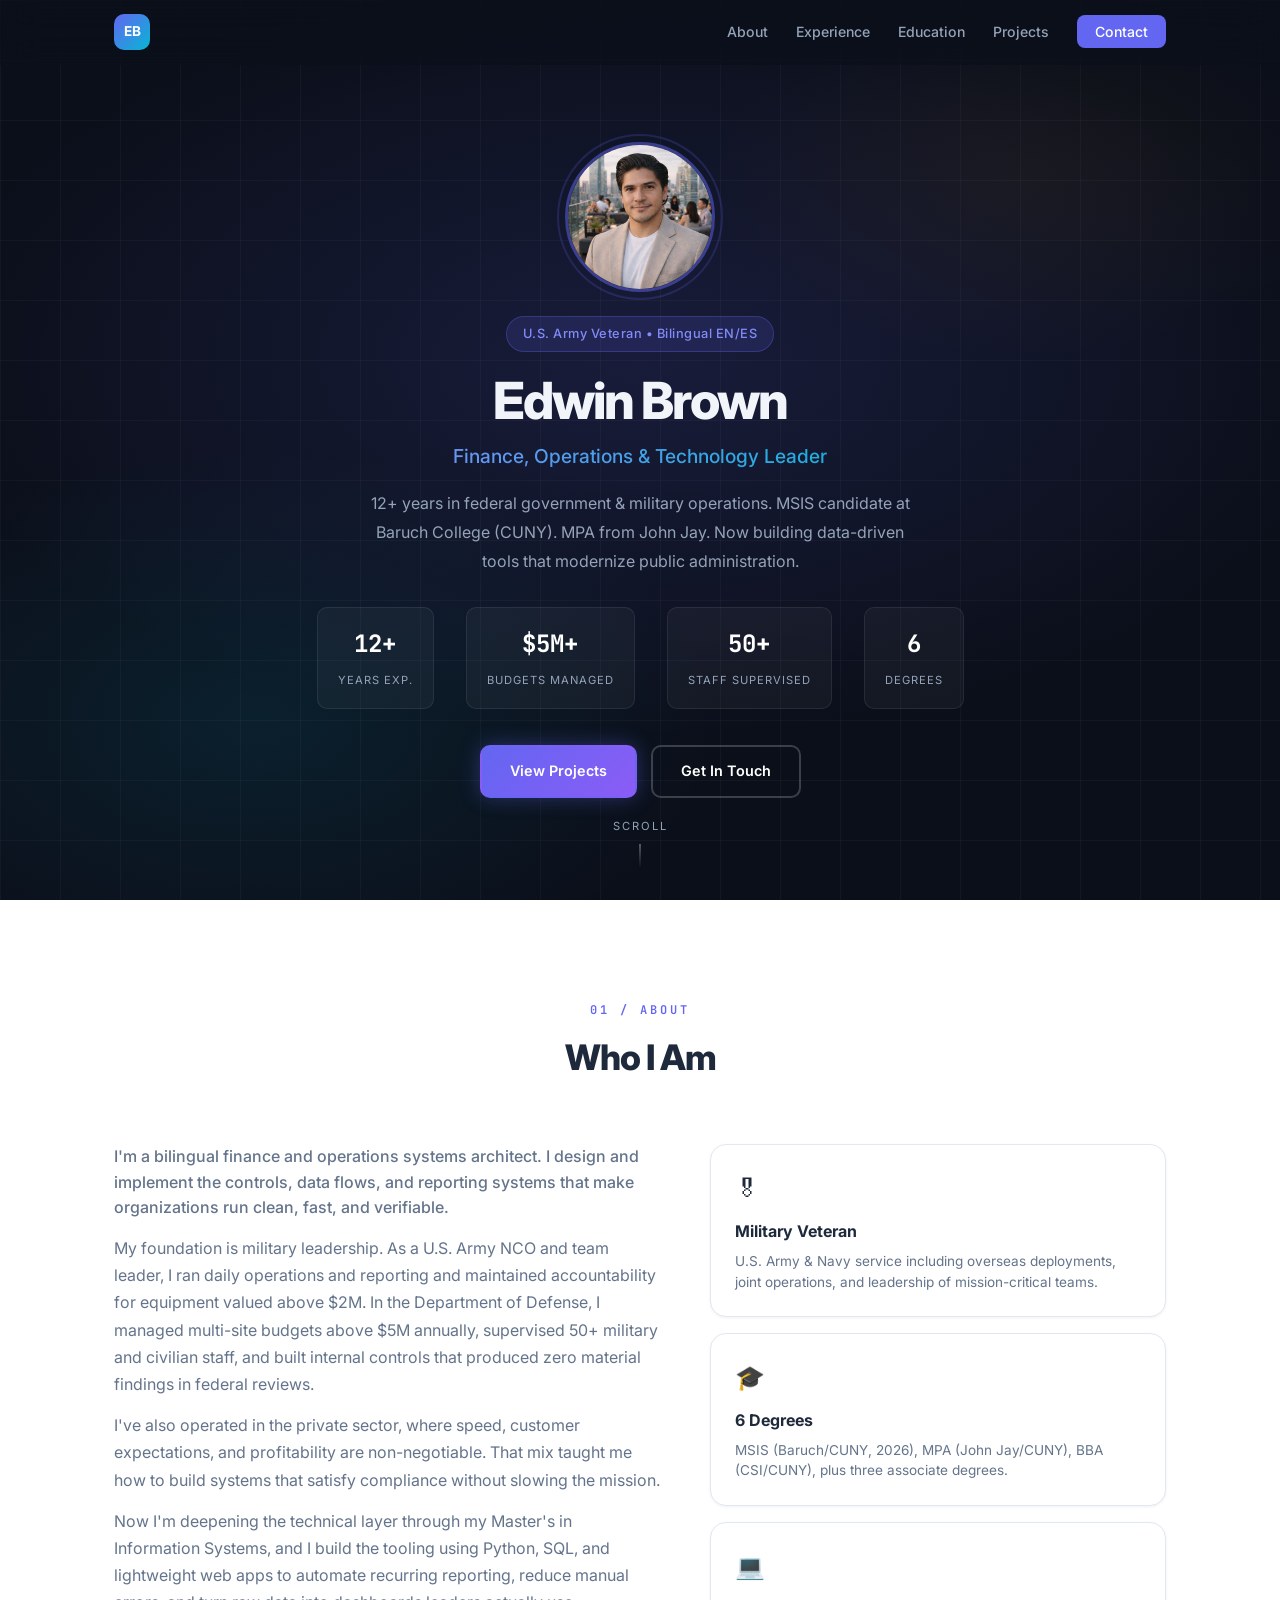
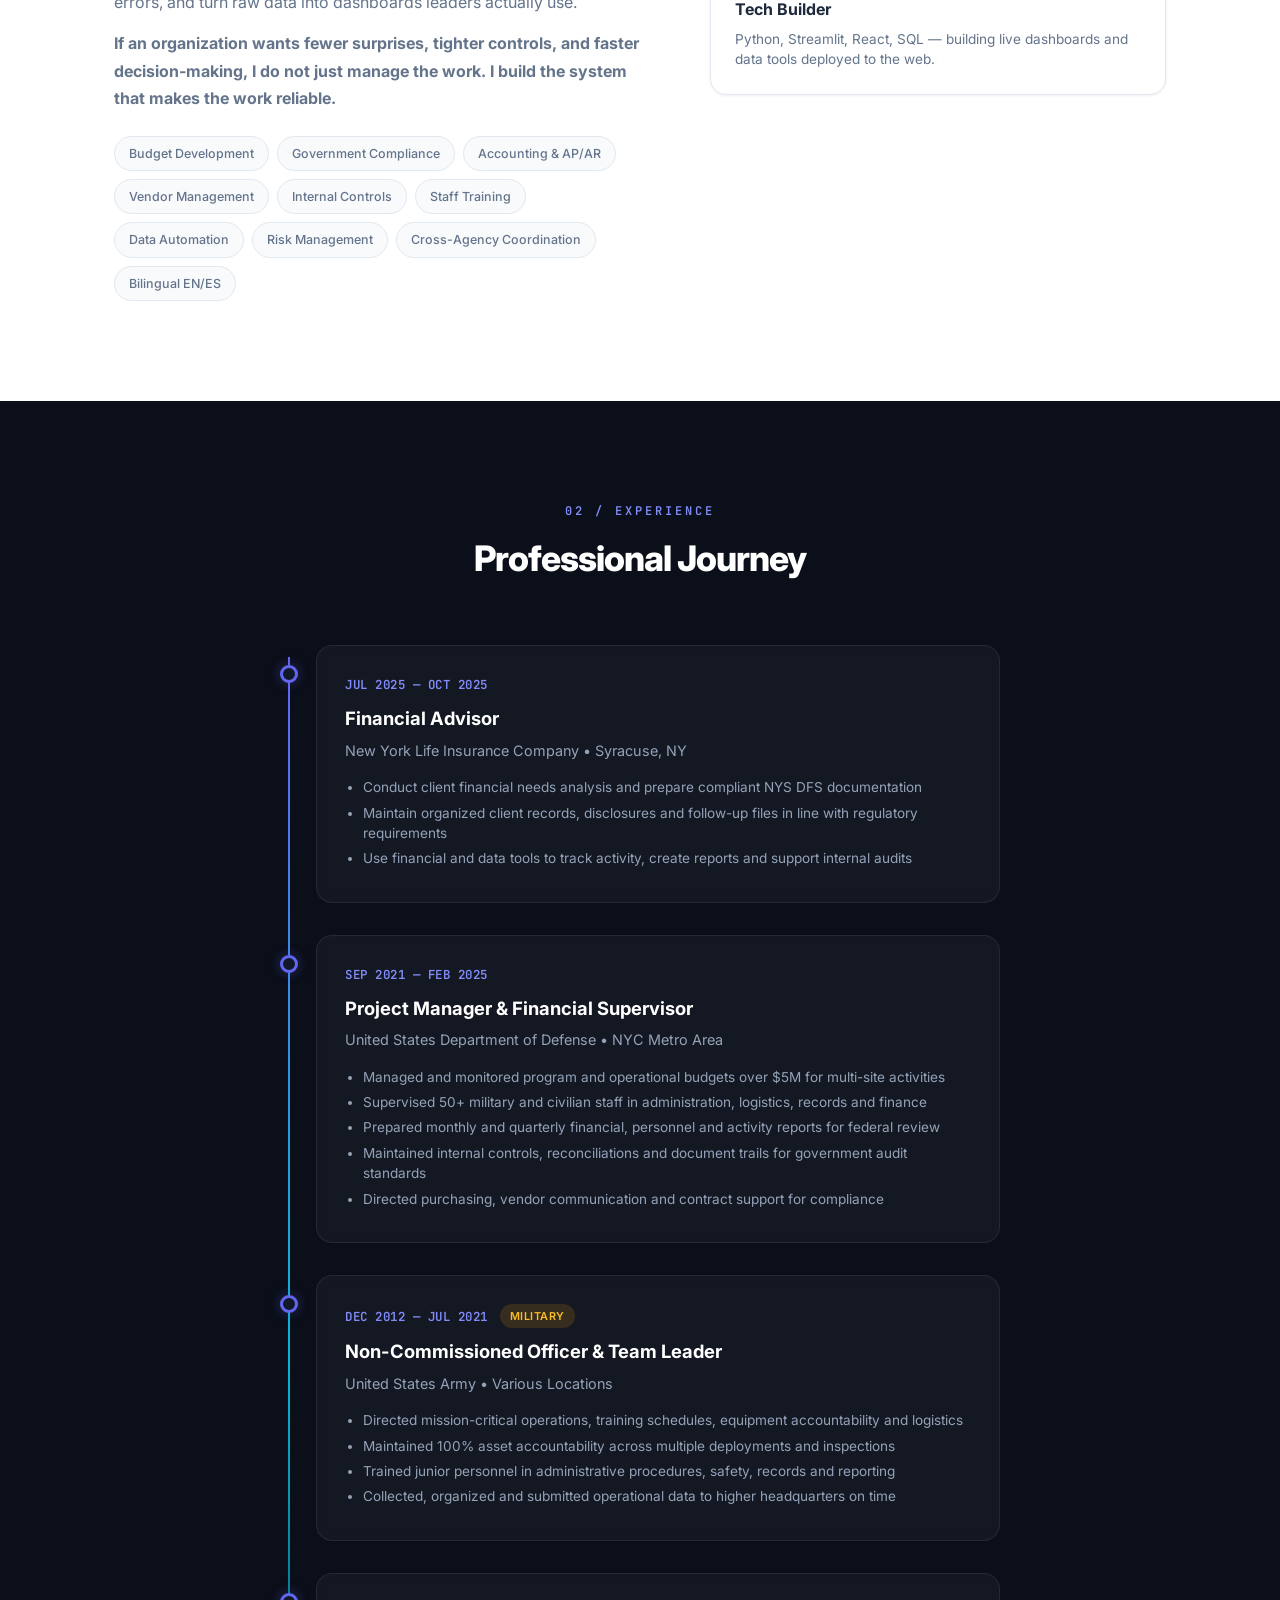
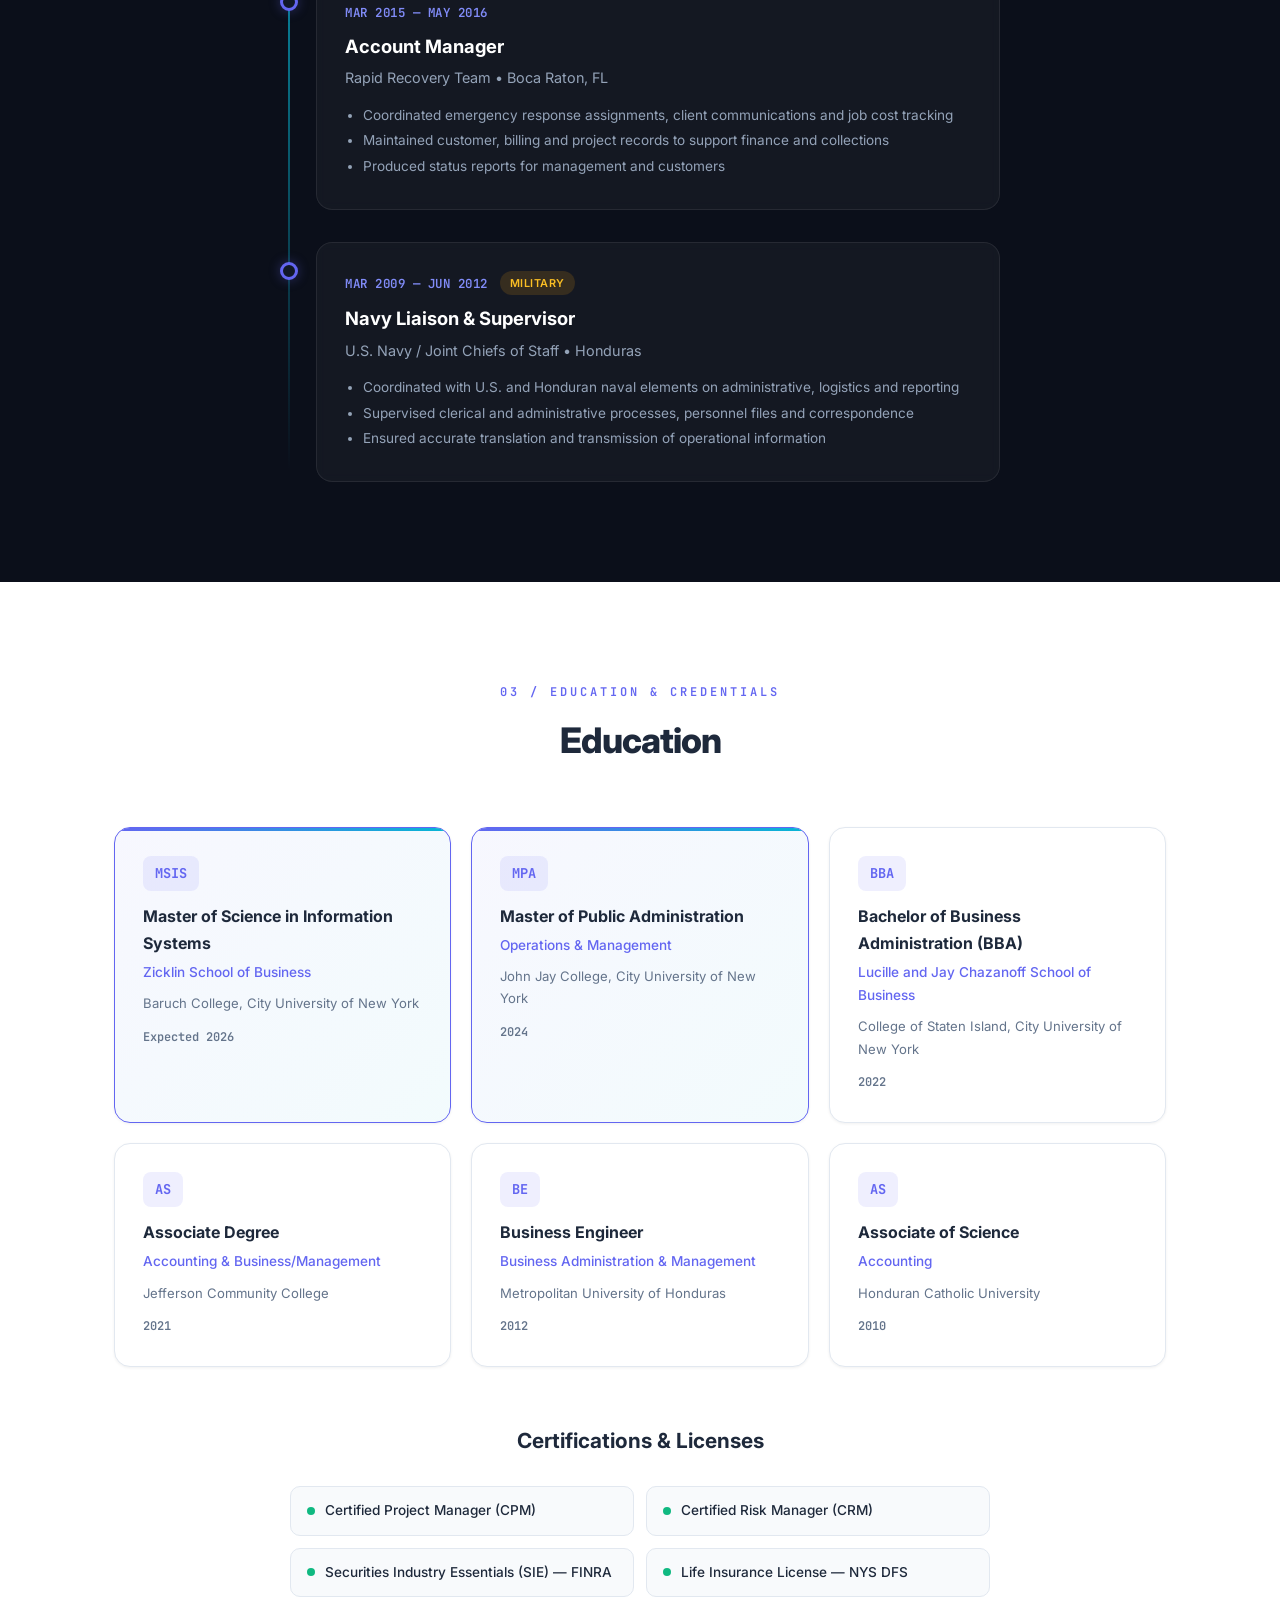
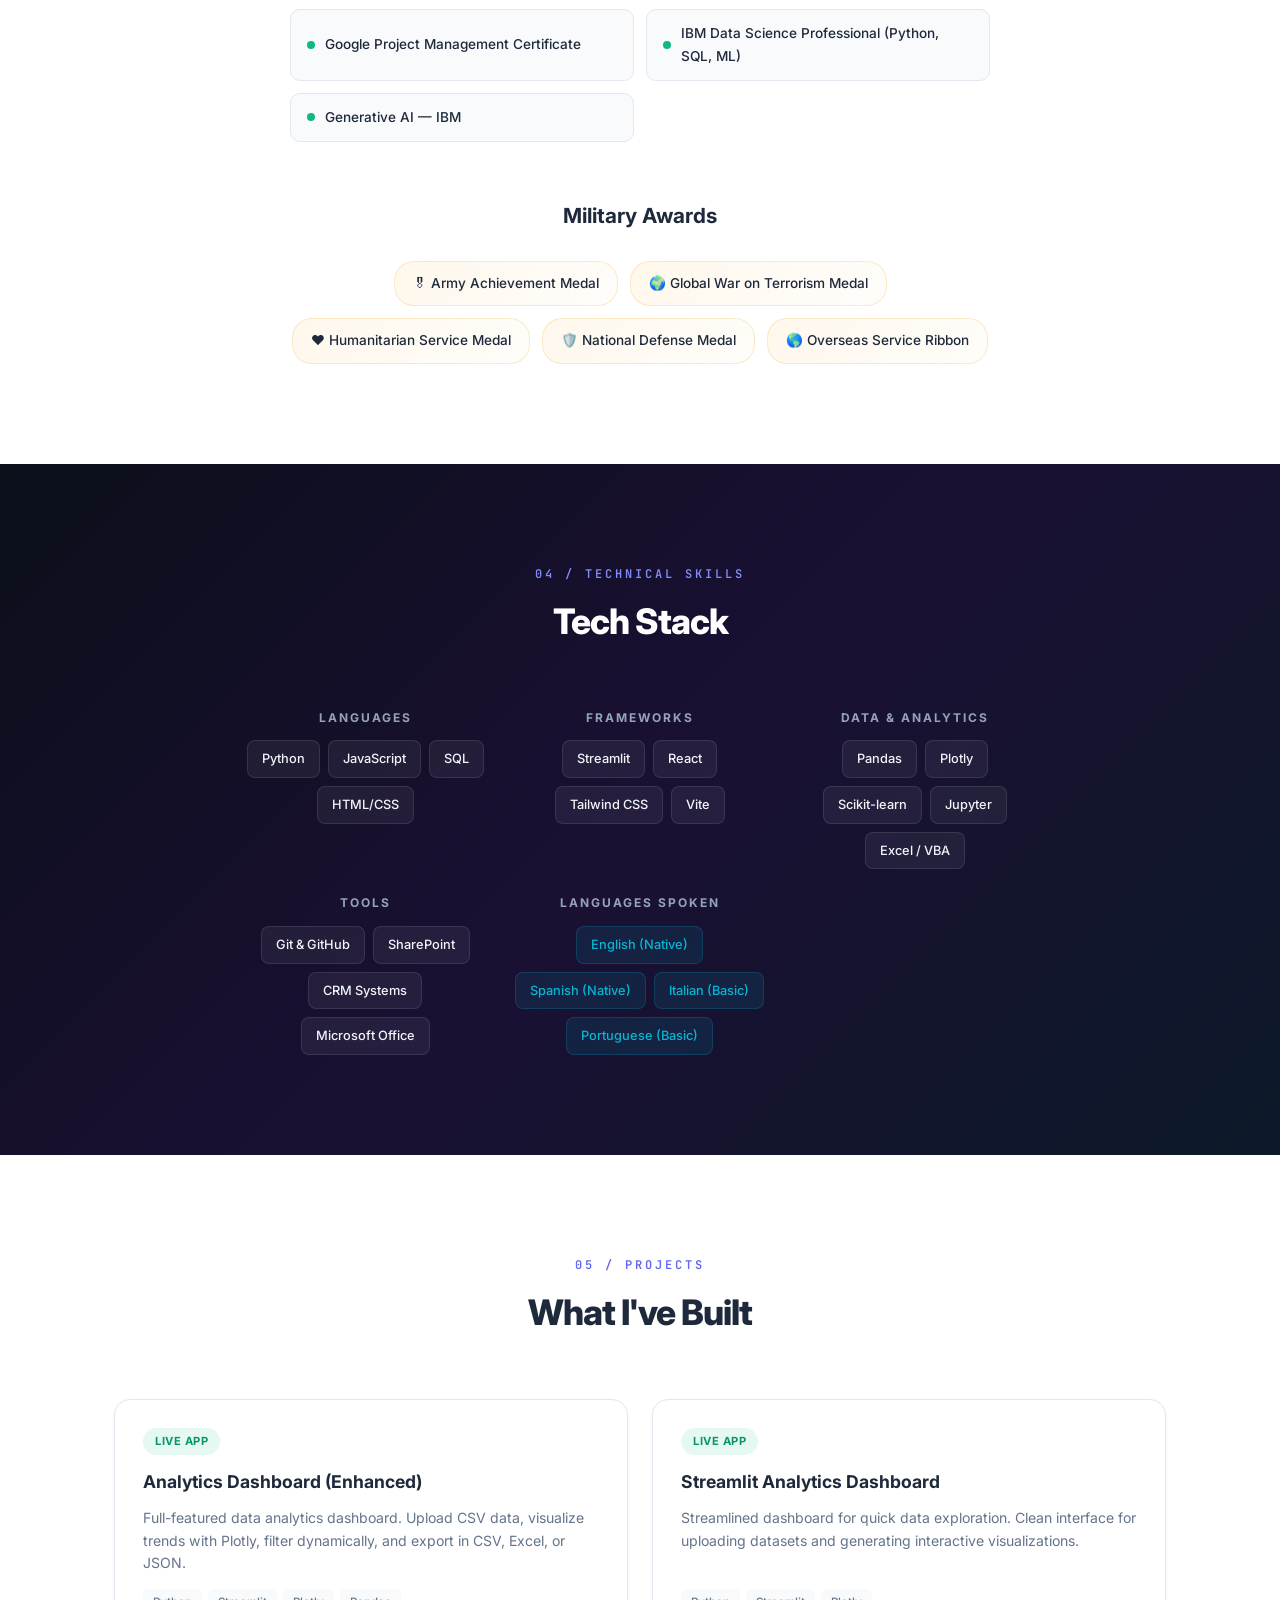
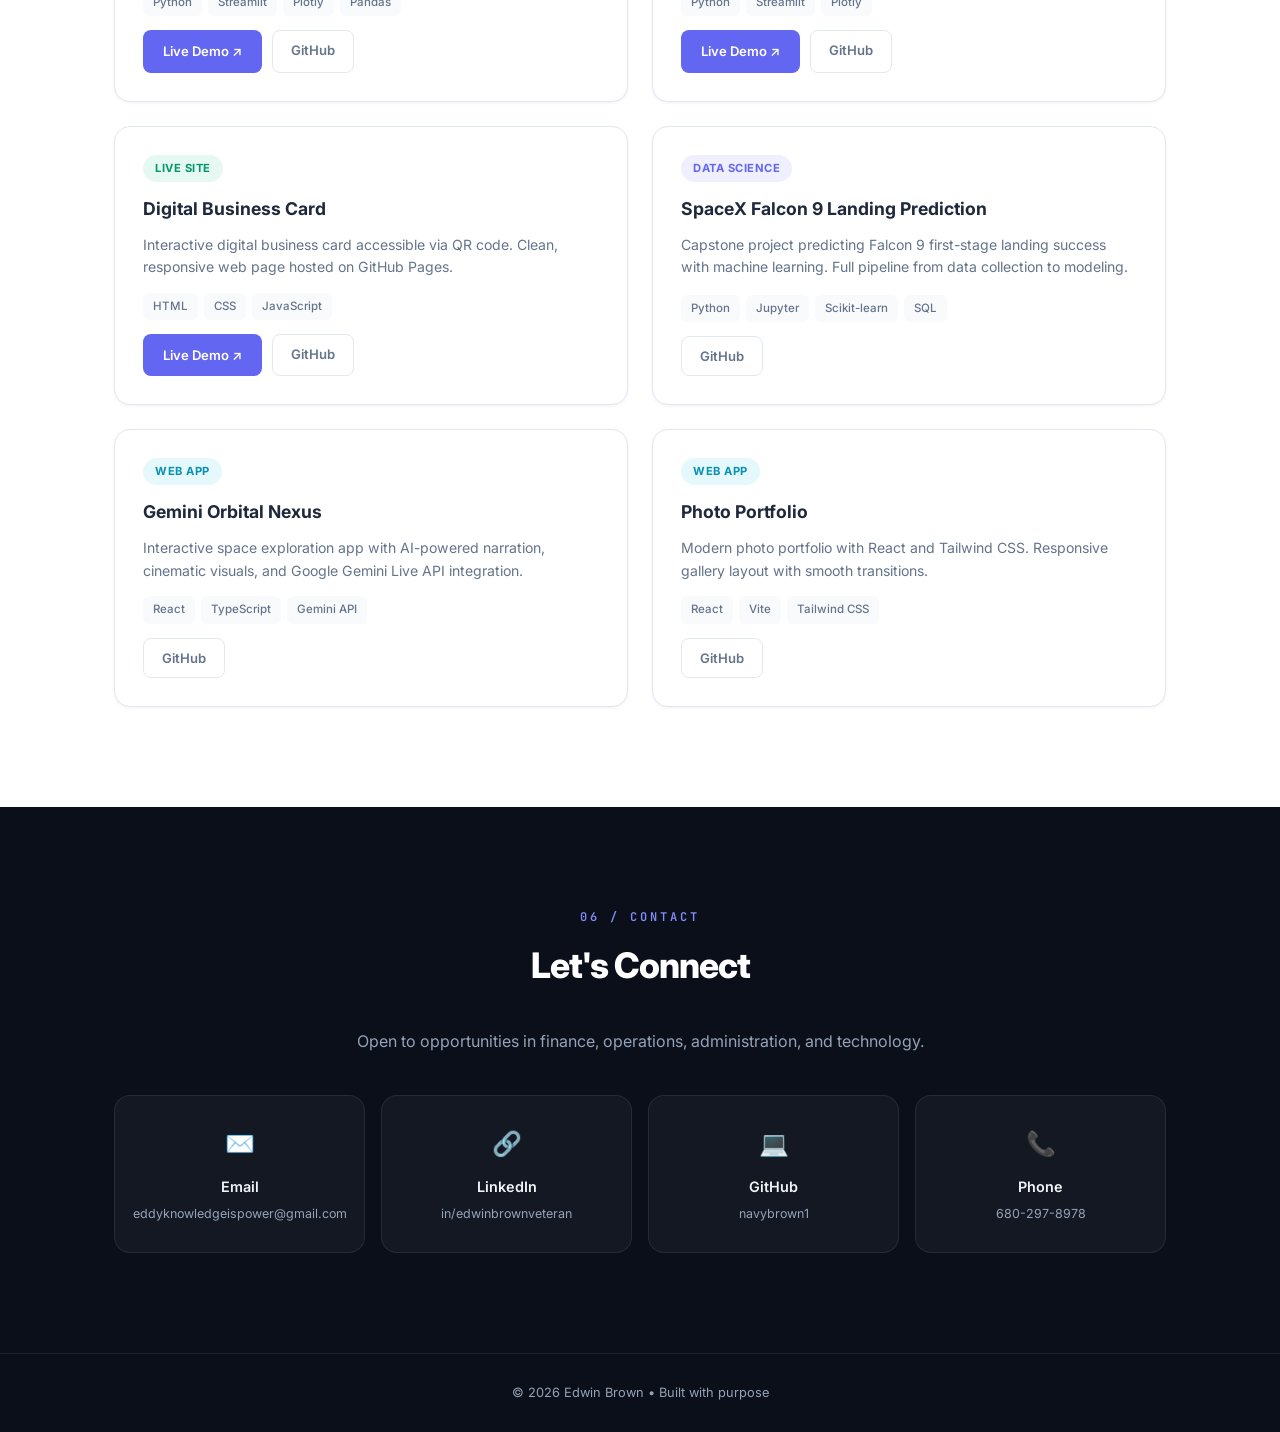
==== commit d4a34784: "Update BBA entry with full school name Co-authored-by: Cursor <cursoragent@cursor.com>" ====
--- a/index.html
+++ b/index.html
@@ -239,8 +239,9 @@
         </div>
         <div class="edu-card">
           <div class="edu-degree">BBA</div>
-          <h3>Bachelor of Business Administration</h3>
-          <p class="edu-school">College of Staten Island, CUNY</p>
+          <h3>Bachelor of Business Administration (BBA)</h3>
+          <p class="edu-focus">Lucille and Jay Chazanoff School of Business</p>
+          <p class="edu-school">College of Staten Island, City University of New York</p>
           <span class="edu-year">2022</span>
         </div>
         <div class="edu-card">
